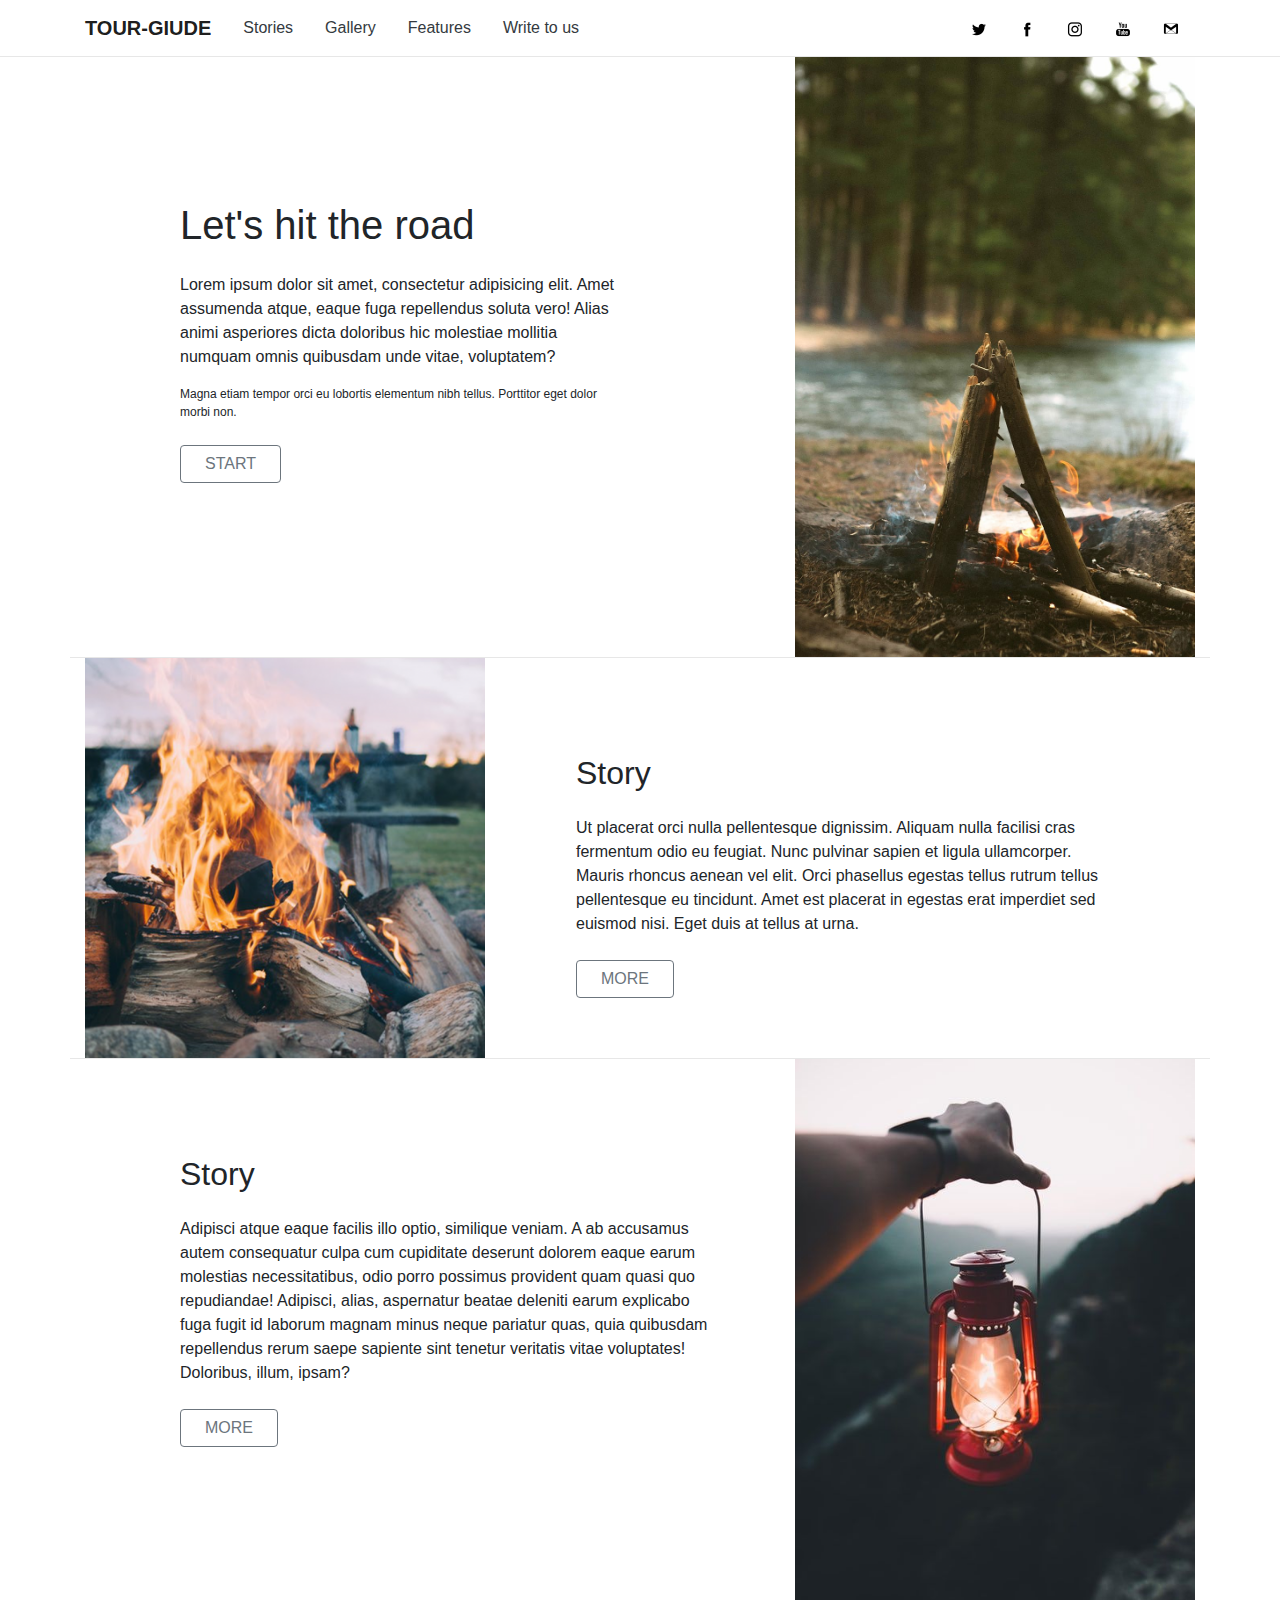
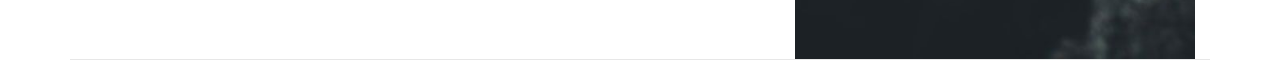
==== src/Exam/wwwroot/index.html @ 9aeaa498 "Described the second article" ====
<!DOCTYPE html>
<html lang="en">
<head>
    <meta charset="UTF-8">
    <title>TOUR-GIUDE</title>
    <!-- bootstrap -->
    <link crossorigin="anonymous" href="https://stackpath.bootstrapcdn.com/bootstrap/4.4.1/css/bootstrap.min.css"
          integrity="sha384-Vkoo8x4CGsO3+Hhxv8T/Q5PaXtkKtu6ug5TOeNV6gBiFeWPGFN9MuhOf23Q9Ifjh" rel="stylesheet">

    <!-- personal styles -->
    <link href="style.css" rel="stylesheet">
</head>
<body>

<!-- header -->
<nav class="navbar navbar-expand-lg navbar-light bg-light block" id="header">
    <div class="container">

        <!-- brand -->
        <a class="navbar-brand" href="#">TOUR-GIUDE</a>

        <!-- links -->
        <ul class="nav nav-pills mr-auto">
            <li class="nav-item"><a class="nav-link text-dark" href="#">Stories</a></li>
            <li class="nav-item"><a class="nav-link text-dark" href="#">Gallery</a></li>
            <li class="nav-item"><a class="nav-link text-dark" href="#">Features</a></li>
            <li class="nav-item"><a class="nav-link text-dark" href="#">Write to us</a></li>
        </ul>

        <!-- social media -->
        <div class="d-md-none d-lg-block" id="header-social-media">
            <ul class="nav nav-pills mr-auto">
                <li class="nav-item">
                    <a class="nav-link" href="#"><img alt="Twitter" src="lib/icons/twitter-128.png"></a>
                </li>
                <li class="nav-item">
                    <a class="nav-link" href="#"><img alt="Facebook" src="lib/icons/facebook-128.png"></a>
                </li>
                <li class="nav-item">
                    <a class="nav-link" href="#"><img alt="Instagram" src="lib/icons/instagram-2-128.png"></a>
                </li>
                <li class="nav-item">
                    <a class="nav-link" href="#"><img alt="YouTube" src="lib/icons/youtube-128.png"></a>
                </li>
                <li class="nav-item">
                    <a class="nav-link" href="#"><img alt="YouTube" src="lib/icons/gmail-128.png"></a>
                </li>
            </ul>
        </div>

    </div>
</nav>

<!-- greeting -->
<div class="container block">
    <div class="row">

        <div class="col-md-1"></div>

        <div class="col-md-5 mt-5 pt-5">
            <h1 class="mt-5">Let's hit the road</h1>
            <p class="mt-4">
                Lorem ipsum dolor sit amet, consectetur adipisicing elit. Amet assumenda atque, eaque fuga repellendus
                soluta vero! Alias animi asperiores dicta doloribus hic molestiae mollitia numquam omnis quibusdam unde
                vitae, voluptatem?
            </p>
            <p class="mb-4 text-lighter">
                Magna etiam tempor orci eu lobortis elementum nibh tellus. Porttitor eget dolor morbi non.
            </p>
            <button class="btn btn-outline-secondary pl-4 pr-4 text-button">START</button>
        </div>

        <div class="col-md-6 picture">
            <img alt="Picture" class="float-right h-100" src="lib/images/picture-01.jpg">
        </div>

    </div>
</div>

<!-- articles -->
<div class="container block">
    <div class="row">

        <div class="col-md-3 picture">
            <img alt="Picture" class="float-left h-100" src="lib/images/picture-02.png">
        </div>

        <div class="col-md-2"></div>

        <div class="col-md-6 mt-5">
            <h2 class="mt-5 ml-3">Story</h2>
            <p class="mt-4 ml-3">
                Ut placerat orci nulla pellentesque dignissim. Aliquam nulla facilisi cras fermentum odio eu feugiat.
                Nunc pulvinar sapien et ligula ullamcorper. Mauris rhoncus aenean vel elit. Orci phasellus egestas
                tellus rutrum tellus pellentesque eu tincidunt. Amet est placerat in egestas erat imperdiet sed euismod
                nisi. Eget duis at tellus at urna.
            </p>
            <button class="btn btn-outline-secondary ml-3 mt-2 pl-4 pr-4 text-button">MORE</button>
        </div>

    </div>
</div>

<!-- articles -->
<div class="container block">
    <div class="row">

        <div class="col-md-1"></div>

        <div class="col-md-6 mt-5">
            <h2 class="mt-5">Story</h2>
            <p class="mt-4">
                Adipisci atque eaque facilis illo optio, similique veniam. A ab accusamus autem consequatur culpa cum
                cupiditate deserunt dolorem eaque earum molestias necessitatibus, odio porro possimus provident quam
                quasi quo repudiandae! Adipisci, alias, aspernatur beatae deleniti earum explicabo fuga fugit id laborum
                magnam minus neque pariatur quas, quia quibusdam repellendus rerum saepe sapiente sint tenetur veritatis
                vitae voluptates! Doloribus, illum, ipsam?
            </p>
            <button class="btn btn-outline-secondary mt-2 pl-4 pr-4 text-button">MORE</button>
        </div>

        <div class="col-md-2"></div>

        <div class="col-md-3 picture">
            <img alt="Picture" class="float-right h-100" src="lib/images/picture-03.jpg">
        </div>

    </div>
</div>

<!---->

<!-- bootstrap -->
<script crossorigin="anonymous"
        integrity="sha384-J6qa4849blE2+poT4WnyKhv5vZF5SrPo0iEjwBvKU7imGFAV0wwj1yYfoRSJoZ+n"
        src="https://code.jquery.com/jquery-3.4.1.slim.min.js"></script>
<script crossorigin="anonymous"
        integrity="sha384-Q6E9RHvbIyZFJoft+2mJbHaEWldlvI9IOYy5n3zV9zzTtmI3UksdQRVvoxMfooAo"
        src="https://cdn.jsdelivr.net/npm/popper.js@1.16.0/dist/umd/popper.min.js"></script>
<script crossorigin="anonymous"
        integrity="sha384-wfSDF2E50Y2D1uUdj0O3uMBJnjuUD4Ih7YwaYd1iqfktj0Uod8GCExl3Og8ifwB6"
        src="https://stackpath.bootstrapcdn.com/bootstrap/4.4.1/js/bootstrap.min.js"></script>

</body>
</html>
---- src/Exam/wwwroot/style.css ----
/* common */

body {
    font-family: "Adobe Garamond Pro", "Helvetica Neue", "Segoe UI", sans-serif;
}

.block {
    border-bottom: 1px solid #E7E7E7;
}

.text-lighter,
.text-button {
    font-family: "Source Code Pro", "Adobe Garamond Pro", "Helvetica Neue", "Segoe UI", sans-serif;
}

.text-lighter {
    font-weight: lighter;
    font-size: 12px;
}

.picture > img {
    width: 400px;
}

/* header */

#header {
    background-color: #FFFFFF !important;
}

#header .navbar-brand {
    font-weight: bold;
}

/* social media */

#header-social-media ul a:hover {
    background-color: #F7F7F7;
}

a img {
    height: 16px;
    width: 16px;
}

/* blur */

.picture > img {
    transition: all .4s ease;
    filter: blur(0px);
    -webkit-filter: blur(0px);
}

.picture > img:hover {
    transition: all .4s ease;
    filter: blur(5px) ;
    -webkit-filter: blur(5px);
}
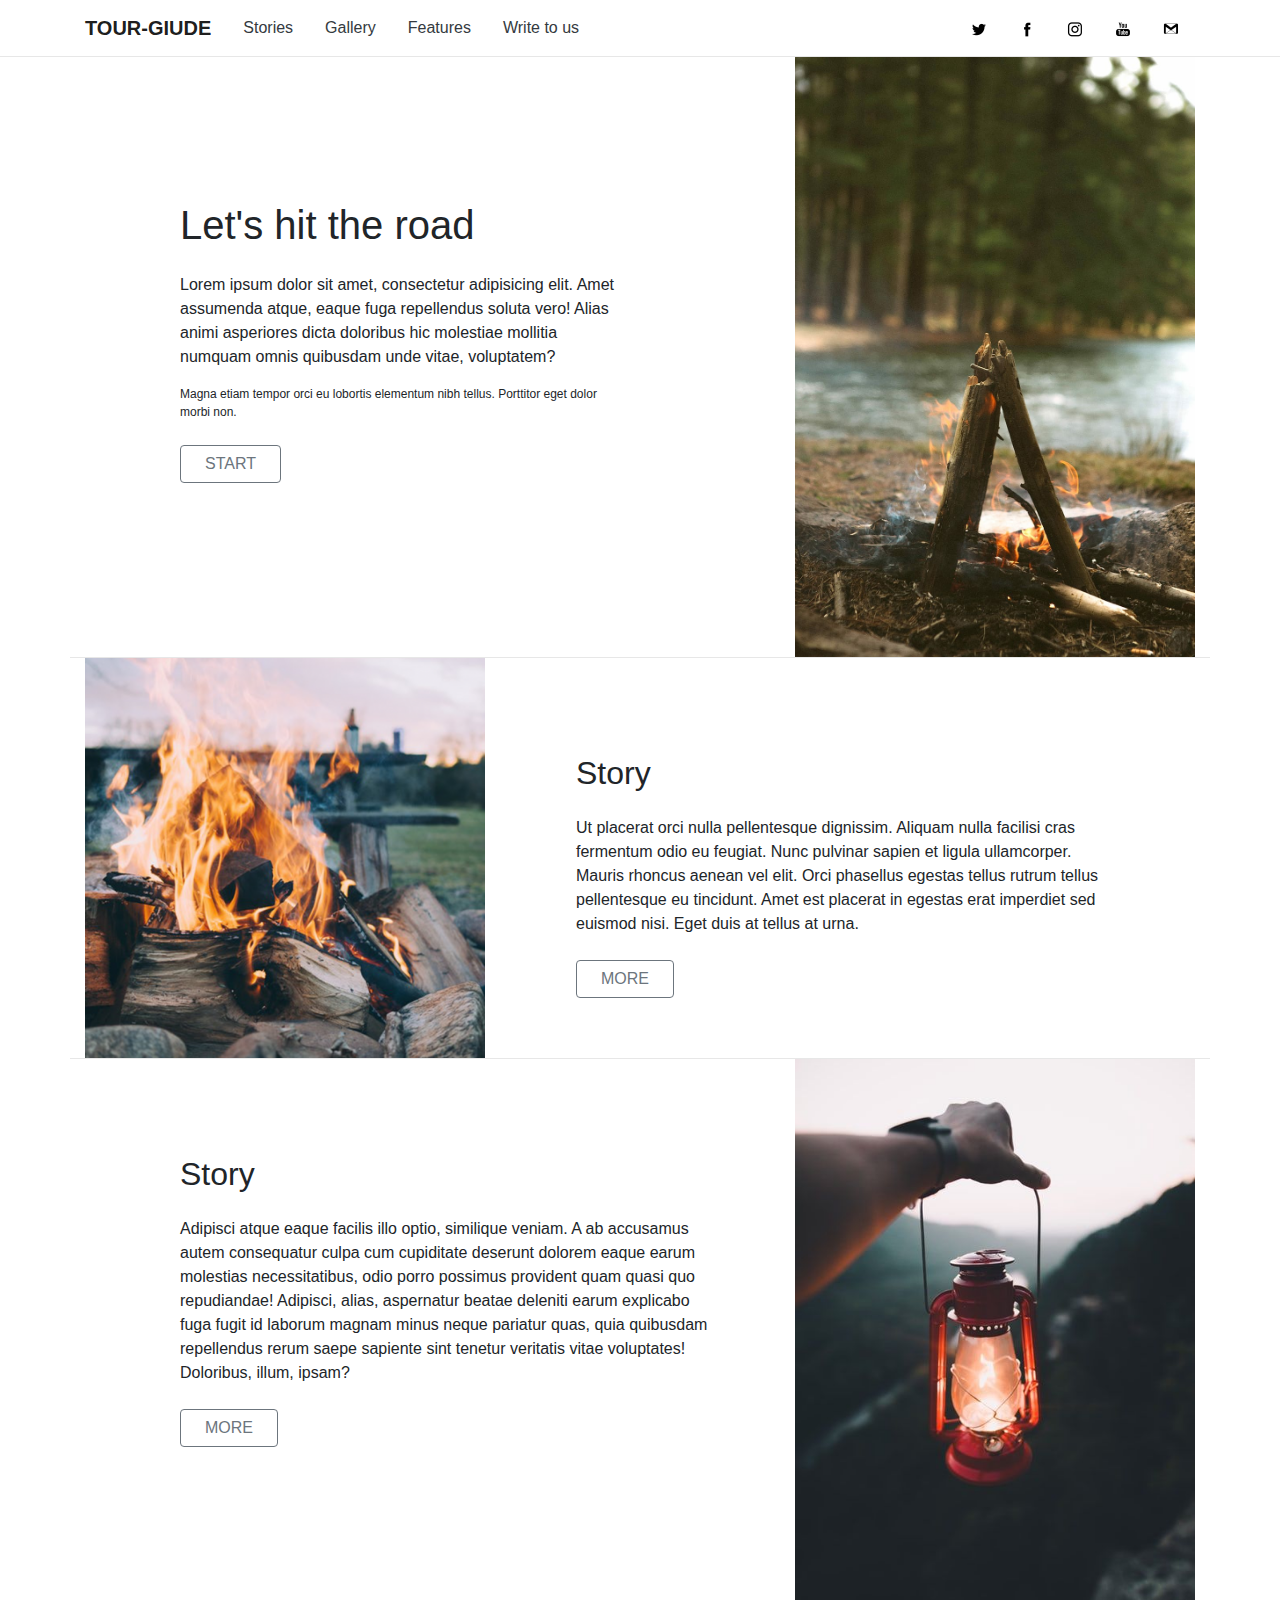
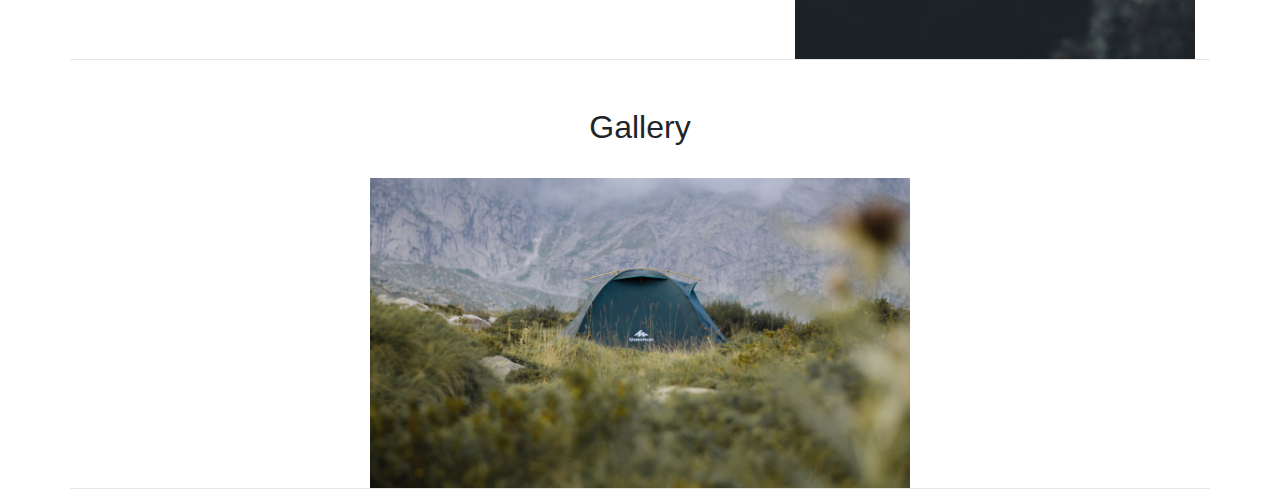
==== commit 98833343: "Made a gallery" ====
--- a/src/Exam/wwwroot/index.html
+++ b/src/Exam/wwwroot/index.html
@@ -1,15 +1,16 @@
 <!DOCTYPE html>
 <html lang="en">
+
 <head>
     <meta charset="UTF-8">
     <title>TOUR-GIUDE</title>
     <!-- bootstrap -->
-    <link crossorigin="anonymous" href="https://stackpath.bootstrapcdn.com/bootstrap/4.4.1/css/bootstrap.min.css"
-          integrity="sha384-Vkoo8x4CGsO3+Hhxv8T/Q5PaXtkKtu6ug5TOeNV6gBiFeWPGFN9MuhOf23Q9Ifjh" rel="stylesheet">
+    <link crossorigin="anonymous" href="https://stackpath.bootstrapcdn.com/bootstrap/4.4.1/css/bootstrap.min.css" integrity="sha384-Vkoo8x4CGsO3+Hhxv8T/Q5PaXtkKtu6ug5TOeNV6gBiFeWPGFN9MuhOf23Q9Ifjh" rel="stylesheet">
 
     <!-- personal styles -->
     <link href="style.css" rel="stylesheet">
 </head>
+
 <body>
 
 <!-- header -->
@@ -55,14 +56,12 @@
 <div class="container block">
     <div class="row">
 
-        <div class="col-md-1"></div>
+        <div class="offset-md-1"></div>
 
         <div class="col-md-5 mt-5 pt-5">
             <h1 class="mt-5">Let's hit the road</h1>
             <p class="mt-4">
-                Lorem ipsum dolor sit amet, consectetur adipisicing elit. Amet assumenda atque, eaque fuga repellendus
-                soluta vero! Alias animi asperiores dicta doloribus hic molestiae mollitia numquam omnis quibusdam unde
-                vitae, voluptatem?
+                Lorem ipsum dolor sit amet, consectetur adipisicing elit. Amet assumenda atque, eaque fuga repellendus soluta vero! Alias animi asperiores dicta doloribus hic molestiae mollitia numquam omnis quibusdam unde vitae, voluptatem?
             </p>
             <p class="mb-4 text-lighter">
                 Magna etiam tempor orci eu lobortis elementum nibh tellus. Porttitor eget dolor morbi non.
@@ -85,15 +84,12 @@
             <img alt="Picture" class="float-left h-100" src="lib/images/picture-02.png">
         </div>
 
-        <div class="col-md-2"></div>
+        <div class="offset-md-2"></div>
 
         <div class="col-md-6 mt-5">
             <h2 class="mt-5 ml-3">Story</h2>
             <p class="mt-4 ml-3">
-                Ut placerat orci nulla pellentesque dignissim. Aliquam nulla facilisi cras fermentum odio eu feugiat.
-                Nunc pulvinar sapien et ligula ullamcorper. Mauris rhoncus aenean vel elit. Orci phasellus egestas
-                tellus rutrum tellus pellentesque eu tincidunt. Amet est placerat in egestas erat imperdiet sed euismod
-                nisi. Eget duis at tellus at urna.
+                Ut placerat orci nulla pellentesque dignissim. Aliquam nulla facilisi cras fermentum odio eu feugiat. Nunc pulvinar sapien et ligula ullamcorper. Mauris rhoncus aenean vel elit. Orci phasellus egestas tellus rutrum tellus pellentesque eu tincidunt. Amet est placerat in egestas erat imperdiet sed euismod nisi. Eget duis at tellus at urna.
             </p>
             <button class="btn btn-outline-secondary ml-3 mt-2 pl-4 pr-4 text-button">MORE</button>
         </div>
@@ -105,21 +101,17 @@
 <div class="container block">
     <div class="row">
 
-        <div class="col-md-1"></div>
+        <div class="offset-md-1"></div>
 
         <div class="col-md-6 mt-5">
             <h2 class="mt-5">Story</h2>
             <p class="mt-4">
-                Adipisci atque eaque facilis illo optio, similique veniam. A ab accusamus autem consequatur culpa cum
-                cupiditate deserunt dolorem eaque earum molestias necessitatibus, odio porro possimus provident quam
-                quasi quo repudiandae! Adipisci, alias, aspernatur beatae deleniti earum explicabo fuga fugit id laborum
-                magnam minus neque pariatur quas, quia quibusdam repellendus rerum saepe sapiente sint tenetur veritatis
-                vitae voluptates! Doloribus, illum, ipsam?
+                Adipisci atque eaque facilis illo optio, similique veniam. A ab accusamus autem consequatur culpa cum cupiditate deserunt dolorem eaque earum molestias necessitatibus, odio porro possimus provident quam quasi quo repudiandae! Adipisci, alias, aspernatur beatae deleniti earum explicabo fuga fugit id laborum magnam minus neque pariatur quas, quia quibusdam repellendus rerum saepe sapiente sint tenetur veritatis vitae voluptates! Doloribus, illum, ipsam?
             </p>
             <button class="btn btn-outline-secondary mt-2 pl-4 pr-4 text-button">MORE</button>
         </div>
 
-        <div class="col-md-2"></div>
+        <div class="offset-md-2"></div>
 
         <div class="col-md-3 picture">
             <img alt="Picture" class="float-right h-100" src="lib/images/picture-03.jpg">
@@ -128,18 +120,312 @@
     </div>
 </div>
 
-<!---->
+<!-- gallery -->
+<div class="container block">
+
+    <div class="row mt-5">
+        <div class="col-md-12">
+            <h2 class="text-center">Gallery</h2>
+        </div>
+    </div>
+
+    <div class="row mt-4">
+
+        <div class="offset-md-3"></div>
+
+        <div class="col-md-6">
+            <div class="carousel slide carousel-fade" data-ride="carousel" id="carousel-gallery">
+
+                <div class="carousel-inner">
+
+                    <div class="carousel-item active gallery-item">
+
+                        <img alt="First slide" class="d-block" src="lib/images/gallery-01.jpg">
+
+                        <div class="gallery-overlay">
+
+                            <div class="row">
+                                <div class="col-md-12 mt-5">
+                                    <span class="text-center text-white">Title</span>
+                                </div>
+                            </div>
+
+                            <div class="row mt-4">
+                                <div class="offset-md-2"></div>
+                                <div class="col-md-8">
+                                        <span class="text-white text-lighter">
+                                        Ab adipisci alias consequatur debitis deserunt, esse ex excepturi facere iure
+                                        iusto labore nam numquam.
+                                    </span>
+                                </div>
+                                <div class="offset-md-2"></div>
+                            </div>
+
+                            <div class="row">
+                                <div class="col-md-12">
+                                    <button class="btn btn-outline-light mt-4 pl-4 pr-4 text-button">MORE</button>
+                                </div>
+                            </div>
+
+                        </div>
+
+                    </div>
+
+                    <div class="carousel-item gallery-item">
+
+                        <img alt="Second slide" class="d-block" src="lib/images/gallery-02.jpg">
+
+                        <div class="gallery-overlay">
+
+                            <div class="row">
+                                <div class="col-md-12 mt-5">
+                                    <span class="text-center text-white">Title</span>
+                                </div>
+                            </div>
+
+                            <div class="row mt-4">
+                                <div class="offset-md-2"></div>
+                                <div class="col-md-8">
+                                        <span class="text-white text-lighter">
+                                        Purus sit amet luctus venenatis lectus magna fringilla urna porttitor. Mattis
+                                        pellentesque id nibh tortor. Odio eu feugiat pretium nibh.
+                                    </span>
+                                </div>
+                                <div class="offset-md-2"></div>
+                            </div>
+
+                            <div class="row">
+                                <div class="col-md-12">
+                                    <button class="btn btn-outline-light mt-4 pl-4 pr-4 text-button">MORE</button>
+                                </div>
+                            </div>
+
+                        </div>
+
+                    </div>
+
+                    <div class="carousel-item gallery-item">
+
+                        <img alt="Third slide" class="d-block" src="lib/images/gallery-03.jpg">
+
+                        <div class="gallery-overlay">
+
+                            <div class="row">
+                                <div class="col-md-12 mt-5">
+                                    <span class="text-center text-white">Title</span>
+                                </div>
+                            </div>
+
+                            <div class="row mt-4">
+                                <div class="offset-md-2"></div>
+                                <div class="col-md-8">
+                                        <span class="text-white text-lighter">
+                                        Urna id volutpat lacus laoreet non curabitur gravida arcu ac.
+                                    </span>
+                                </div>
+                                <div class="offset-md-2"></div>
+                            </div>
+
+                            <div class="row">
+                                <div class="col-md-12">
+                                    <button class="btn btn-outline-light mt-4 pl-4 pr-4 text-button">MORE</button>
+                                </div>
+                            </div>
+
+                        </div>
+
+                    </div>
+
+                    <div class="carousel-item gallery-item">
+
+                        <img alt="Fourth slide" class="d-block" src="lib/images/gallery-04.jpg">
+
+                        <div class="gallery-overlay">
+
+                            <div class="row">
+                                <div class="col-md-12 mt-5">
+                                    <span class="text-center text-white">Title</span>
+                                </div>
+                            </div>
+
+                            <div class="row mt-4">
+                                <div class="offset-md-2"></div>
+                                <div class="col-md-8">
+                                        <span class="text-white text-lighter">
+                                        Aliquet bibendum enim facilisis gravida neque convallis a cras. Eu turpis
+                                        egestas pretium aenean pharetra magna.
+                                    </span>
+                                </div>
+                                <div class="offset-md-2"></div>
+                            </div>
+
+                            <div class="row">
+                                <div class="col-md-12">
+                                    <button class="btn btn-outline-light mt-4 pl-4 pr-4 text-button">MORE</button>
+                                </div>
+                            </div>
+
+                        </div>
+
+                    </div>
+
+                    <div class="carousel-item gallery-item">
+
+                        <img alt="Fifth slide" class="d-block" src="lib/images/gallery-05.jpg">
+
+                        <div class="gallery-overlay">
+
+                            <div class="row">
+                                <div class="col-md-12 mt-5">
+                                    <span class="text-center text-white">Title</span>
+                                </div>
+                            </div>
+
+                            <div class="row mt-4">
+                                <div class="offset-md-2"></div>
+                                <div class="col-md-8">
+                                        <span class="text-white text-lighter">
+                                        Quisque egestas diam in arcu cursus euismod quis. Ac tincidunt vitae semper
+                                        quis lectus nulla at. At consectetur lorem donec massa sapien faucibus. Id
+                                        porta nibh venenatis cras.
+                                    </span>
+                                </div>
+                                <div class="offset-md-2"></div>
+                            </div>
+
+                            <div class="row">
+                                <div class="col-md-12">
+                                    <button class="btn btn-outline-light mt-4 pl-4 pr-4 text-button">MORE</button>
+                                </div>
+                            </div>
+
+                        </div>
+
+                    </div>
+
+                    <div class="carousel-item gallery-item">
+
+                        <img alt="Sixth slide" class="d-block" src="lib/images/gallery-06.jpg">
+
+                        <div class="gallery-overlay">
+
+                            <div class="row">
+                                <div class="col-md-12 mt-5">
+                                    <span class="text-center text-white">Title</span>
+                                </div>
+                            </div>
+
+                            <div class="row mt-4">
+                                <div class="offset-md-2"></div>
+                                <div class="col-md-8">
+                                        <span class="text-white text-lighter">
+                                        Tincidunt tortor aliquam nulla facilisi cras fermentum. Consequat interdum
+                                        varius sit amet mattis vulputate enim nulla.
+                                    </span>
+                                </div>
+                                <div class="offset-md-2"></div>
+                            </div>
+
+                            <div class="row">
+                                <div class="col-md-12">
+                                    <button class="btn btn-outline-light mt-4 pl-4 pr-4 text-button">MORE</button>
+                                </div>
+                            </div>
+
+                        </div>
+
+                    </div>
+
+                    <div class="carousel-item gallery-item">
+
+                        <img alt="Seventh slide" class="d-block" src="lib/images/gallery-07.jpg">
+
+                        <div class="gallery-overlay">
+
+                            <div class="row">
+                                <div class="col-md-12 mt-5">
+                                    <span class="text-center text-white">Title</span>
+                                </div>
+                            </div>
+
+                            <div class="row mt-4">
+                                <div class="offset-md-2"></div>
+                                <div class="col-md-8">
+                                        <span class="text-white text-lighter">
+                                        Egestas purus viverra accumsan in nisl nisi scelerisque. Cras pulvinar mattis
+                                        nunc sed.
+                                    </span>
+                                </div>
+                                <div class="offset-md-2"></div>
+                            </div>
+
+                            <div class="row">
+                                <div class="col-md-12">
+                                    <button class="btn btn-outline-light mt-4 pl-4 pr-4 text-button">MORE</button>
+                                </div>
+                            </div>
+
+                        </div>
+
+                    </div>
+
+                    <div class="carousel-item gallery-item">
+
+                        <img alt="Eighth slide" class="d-block" src="lib/images/gallery-08.jpg">
+
+                        <div class="gallery-overlay">
+
+                            <div class="row">
+                                <div class="col-md-12 mt-5">
+                                    <span class="text-center text-white">Title</span>
+                                </div>
+                            </div>
+
+                            <div class="row mt-4">
+                                <div class="offset-md-2"></div>
+                                <div class="col-md-8">
+                                        <span class="text-white text-lighter">
+                                        Enim sit amet venenatis urna cursus eget nunc scelerisque viverra.
+                                    </span>
+                                </div>
+                                <div class="offset-md-2"></div>
+                            </div>
+
+                            <div class="row">
+                                <div class="col-md-12">
+                                    <button class="btn btn-outline-light mt-4 pl-4 pr-4 text-button">MORE</button>
+                                </div>
+                            </div>
+
+                        </div>
+
+                    </div>
+
+                </div>
+
+                <a class="carousel-control-prev" data-slide="prev" href="#carousel-gallery" role="button">
+                    <span aria-hidden="true" class="carousel-control-prev-icon"></span>
+                    <span class="sr-only">Previous</span>
+                </a>
+                <a class="carousel-control-next" data-slide="next" href="#carousel-gallery" role="button">
+                    <span aria-hidden="true" class="carousel-control-next-icon"></span>
+                    <span class="sr-only">Next</span>
+                </a>
+
+            </div>
+        </div>
+
+        <div class="offset-md-3"></div>
+
+    </div>
+
+</div>
 
 <!-- bootstrap -->
-<script crossorigin="anonymous"
-        integrity="sha384-J6qa4849blE2+poT4WnyKhv5vZF5SrPo0iEjwBvKU7imGFAV0wwj1yYfoRSJoZ+n"
-        src="https://code.jquery.com/jquery-3.4.1.slim.min.js"></script>
-<script crossorigin="anonymous"
-        integrity="sha384-Q6E9RHvbIyZFJoft+2mJbHaEWldlvI9IOYy5n3zV9zzTtmI3UksdQRVvoxMfooAo"
-        src="https://cdn.jsdelivr.net/npm/popper.js@1.16.0/dist/umd/popper.min.js"></script>
-<script crossorigin="anonymous"
-        integrity="sha384-wfSDF2E50Y2D1uUdj0O3uMBJnjuUD4Ih7YwaYd1iqfktj0Uod8GCExl3Og8ifwB6"
-        src="https://stackpath.bootstrapcdn.com/bootstrap/4.4.1/js/bootstrap.min.js"></script>
+<script crossorigin="anonymous" integrity="sha384-J6qa4849blE2+poT4WnyKhv5vZF5SrPo0iEjwBvKU7imGFAV0wwj1yYfoRSJoZ+n" src="https://code.jquery.com/jquery-3.4.1.slim.min.js"></script>
+<script crossorigin="anonymous" integrity="sha384-Q6E9RHvbIyZFJoft+2mJbHaEWldlvI9IOYy5n3zV9zzTtmI3UksdQRVvoxMfooAo" src="https://cdn.jsdelivr.net/npm/popper.js@1.16.0/dist/umd/popper.min.js"></script>
+<script crossorigin="anonymous" integrity="sha384-wfSDF2E50Y2D1uUdj0O3uMBJnjuUD4Ih7YwaYd1iqfktj0Uod8GCExl3Og8ifwB6" src="https://stackpath.bootstrapcdn.com/bootstrap/4.4.1/js/bootstrap.min.js"></script>
 
 </body>
+
 </html>--- a/src/Exam/wwwroot/style.css
+++ b/src/Exam/wwwroot/style.css
@@ -22,6 +22,7 @@
     width: 400px;
 }
 
+
 /* header */
 
 #header {
@@ -31,6 +32,7 @@
 #header .navbar-brand {
     font-weight: bold;
 }
+
 
 /* social media */
 
@@ -43,6 +45,7 @@
     width: 16px;
 }
 
+
 /* blur */
 
 .picture > img {
@@ -53,6 +56,60 @@
 
 .picture > img:hover {
     transition: all .4s ease;
-    filter: blur(5px) ;
+    filter: blur(5px);
     -webkit-filter: blur(5px);
+}
+
+
+/* vignette and preparation for displaying text */
+
+.gallery-item {
+    width: 100%;
+    height: 100%;
+    float: left;
+    overflow: hidden;
+    position: relative;
+    text-align: center;
+    cursor: default;
+}
+
+.gallery-item .gallery-overlay {
+    width: 100%;
+    height: 100%;
+    position: absolute;
+    overflow: hidden;
+    top: 0;
+    left: 0;
+    opacity: 0;
+    background-color: rgba(0, 0, 0, 0.5);
+    -webkit-transition: all .4s ease-in-out;
+    transition: all .4s ease-in-out
+}
+
+.gallery-item:hover .gallery-overlay {
+    opacity: 1;
+    filter: alpha(opacity=100);
+}
+
+.gallery-item img {
+    display: block;
+    position: relative;
+    -webkit-transition: all .4s linear;
+    transition: all .4s linear;
+    width: 100%;
+    object-fit: cover;
+    height: 310px;
+}
+
+
+/* hiding and showing when hovering carousel controls */
+
+.carousel .carousel-control-prev,
+.carousel .carousel-control-next {
+    visibility: hidden;
+}
+
+.carousel:hover .carousel-control-prev,
+.carousel:hover .carousel-control-next {
+    visibility: visible;
 }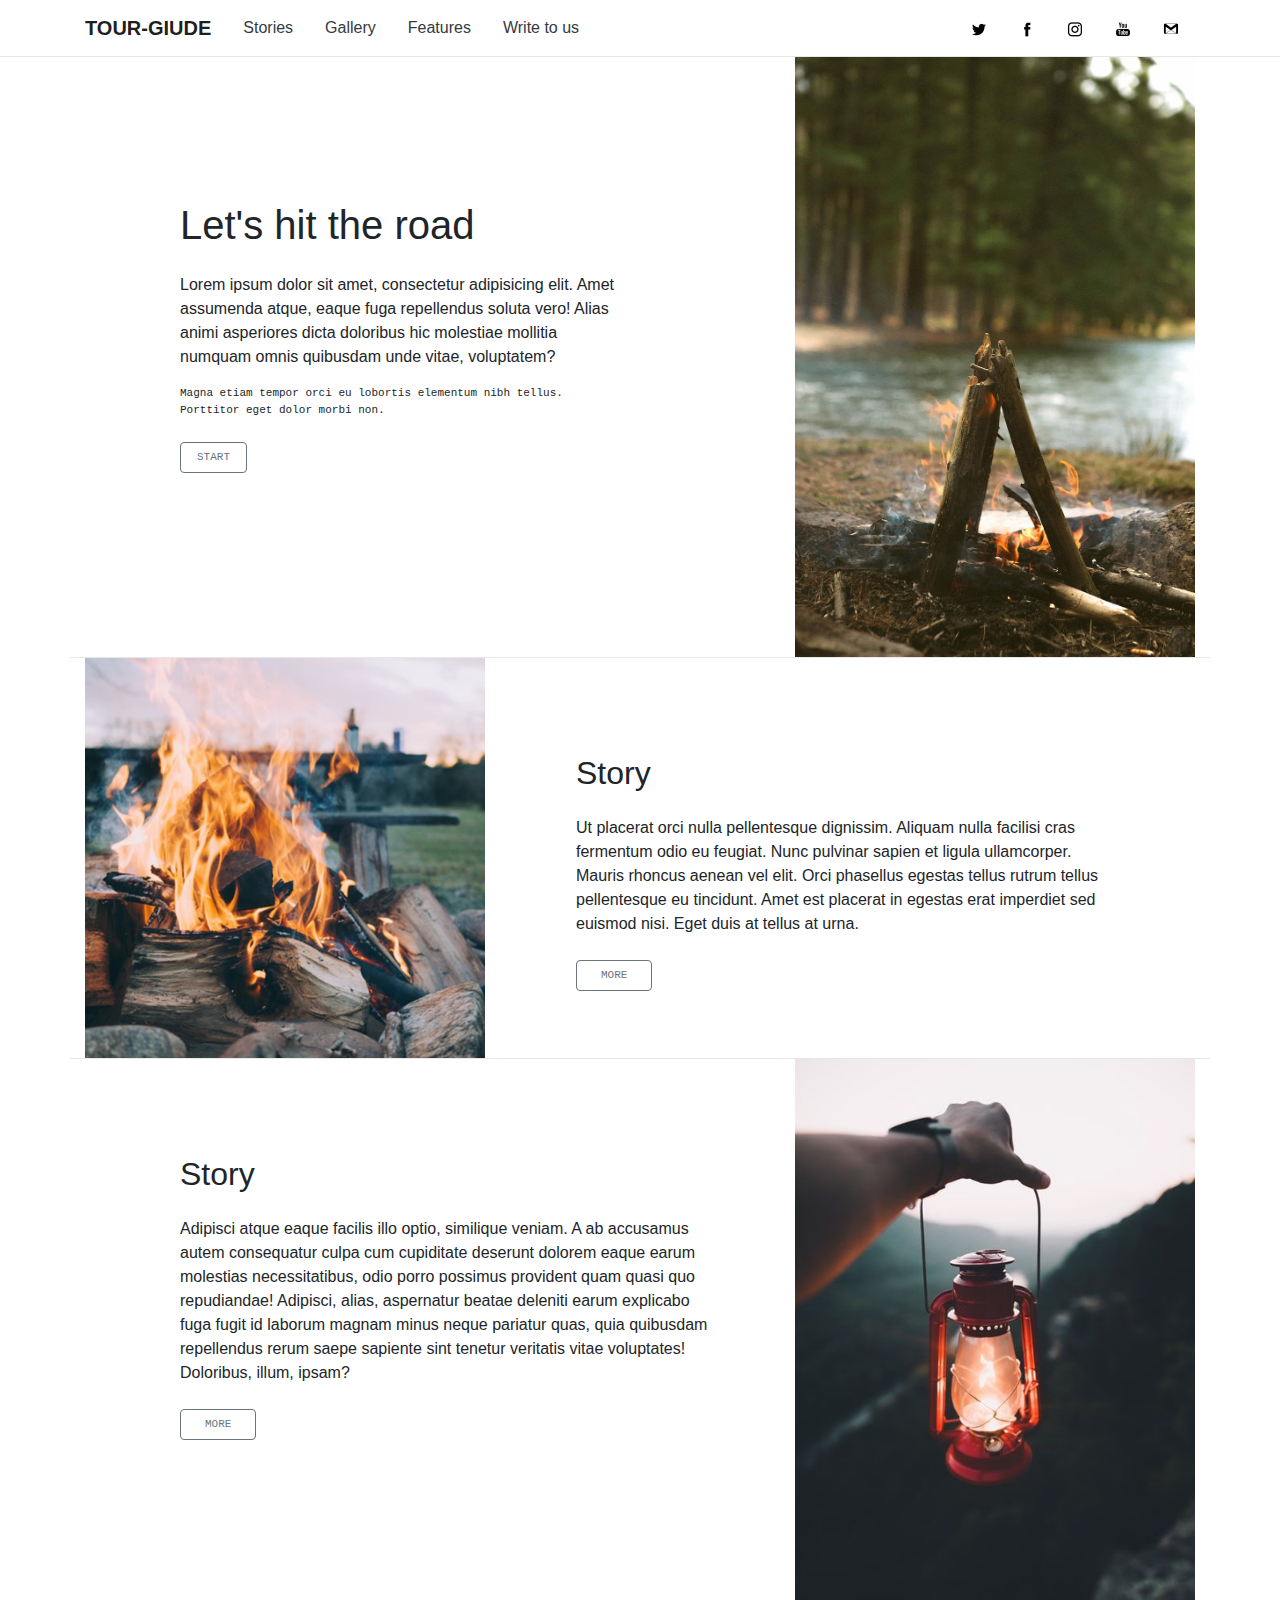
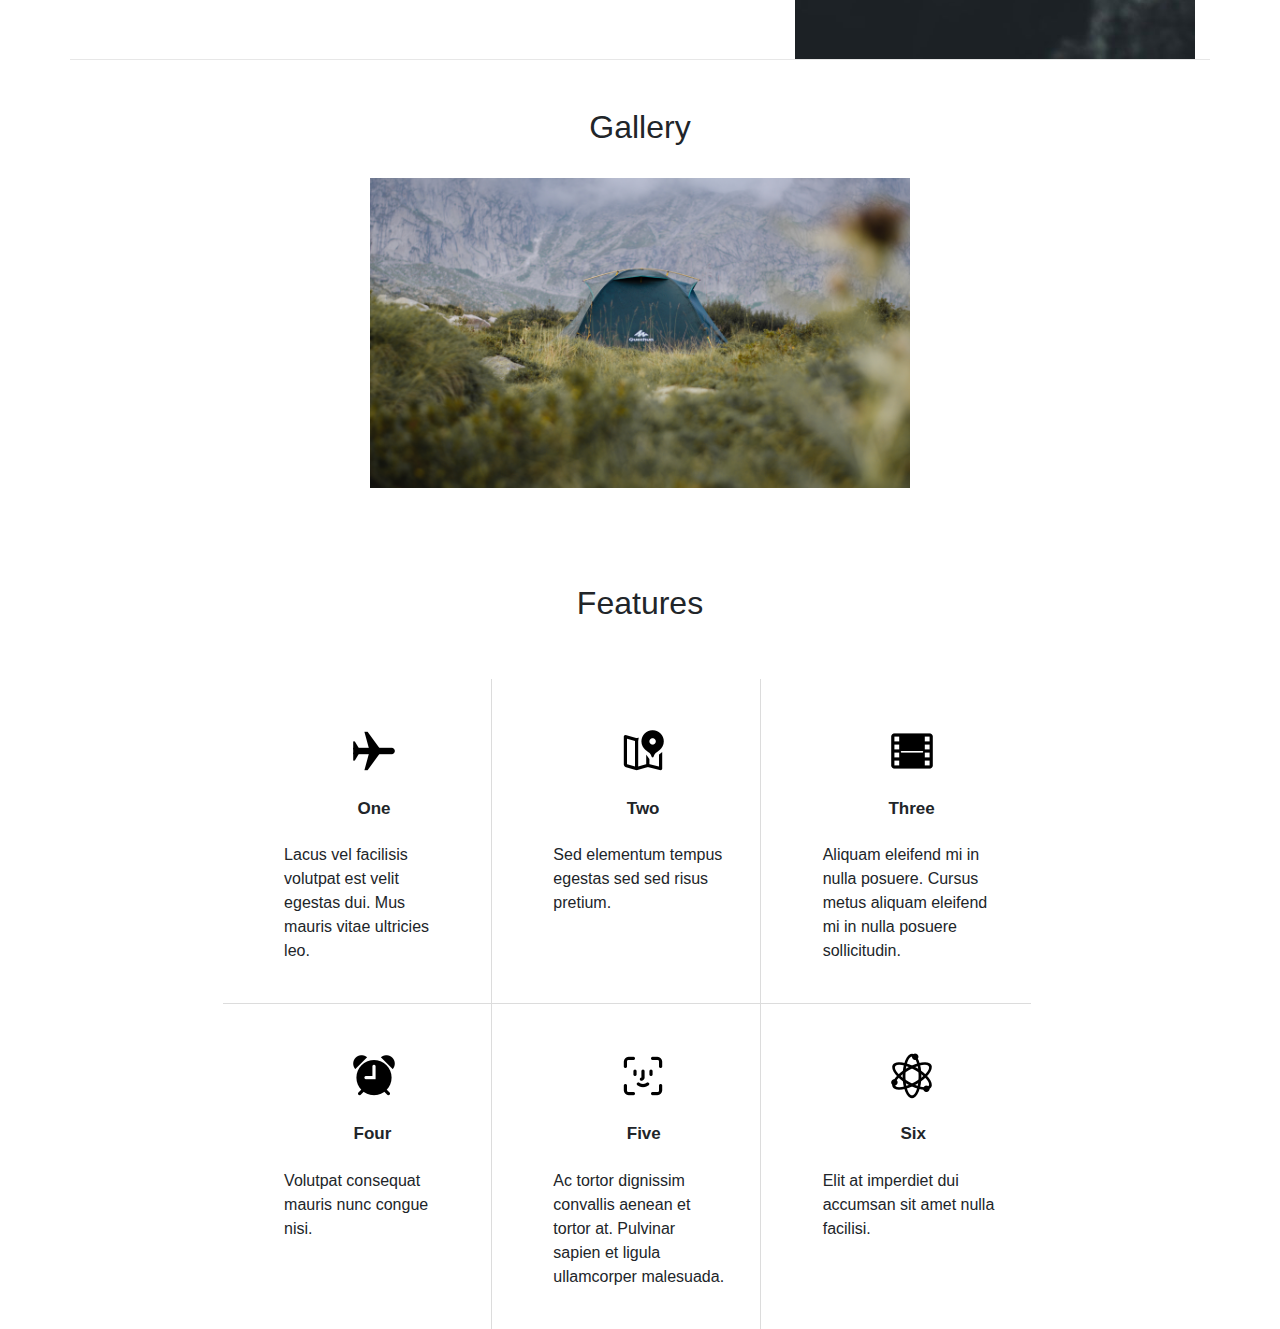
==== commit 054a85ec: "Added feature block" ====
--- a/src/Exam/wwwroot/index.html
+++ b/src/Exam/wwwroot/index.html
@@ -63,10 +63,10 @@
             <p class="mt-4">
                 Lorem ipsum dolor sit amet, consectetur adipisicing elit. Amet assumenda atque, eaque fuga repellendus soluta vero! Alias animi asperiores dicta doloribus hic molestiae mollitia numquam omnis quibusdam unde vitae, voluptatem?
             </p>
-            <p class="mb-4 text-lighter">
+            <p class="mb-4 text-monospace">
                 Magna etiam tempor orci eu lobortis elementum nibh tellus. Porttitor eget dolor morbi non.
             </p>
-            <button class="btn btn-outline-secondary pl-4 pr-4 text-button">START</button>
+            <button class="btn btn-outline-secondary pl-3 pr-3 text-monospace">START</button>
         </div>
 
         <div class="col-md-6 picture">
@@ -91,7 +91,7 @@
             <p class="mt-4 ml-3">
                 Ut placerat orci nulla pellentesque dignissim. Aliquam nulla facilisi cras fermentum odio eu feugiat. Nunc pulvinar sapien et ligula ullamcorper. Mauris rhoncus aenean vel elit. Orci phasellus egestas tellus rutrum tellus pellentesque eu tincidunt. Amet est placerat in egestas erat imperdiet sed euismod nisi. Eget duis at tellus at urna.
             </p>
-            <button class="btn btn-outline-secondary ml-3 mt-2 pl-4 pr-4 text-button">MORE</button>
+            <button class="btn btn-outline-secondary ml-3 mt-2 pl-4 pr-4 text-monospace">MORE</button>
         </div>
 
     </div>
@@ -108,7 +108,7 @@
             <p class="mt-4">
                 Adipisci atque eaque facilis illo optio, similique veniam. A ab accusamus autem consequatur culpa cum cupiditate deserunt dolorem eaque earum molestias necessitatibus, odio porro possimus provident quam quasi quo repudiandae! Adipisci, alias, aspernatur beatae deleniti earum explicabo fuga fugit id laborum magnam minus neque pariatur quas, quia quibusdam repellendus rerum saepe sapiente sint tenetur veritatis vitae voluptates! Doloribus, illum, ipsam?
             </p>
-            <button class="btn btn-outline-secondary mt-2 pl-4 pr-4 text-button">MORE</button>
+            <button class="btn btn-outline-secondary mt-2 pl-4 pr-4 text-monospace">MORE</button>
         </div>
 
         <div class="offset-md-2"></div>
@@ -121,7 +121,7 @@
 </div>
 
 <!-- gallery -->
-<div class="container block">
+<div class="container">
 
     <div class="row mt-5">
         <div class="col-md-12">
@@ -421,6 +421,179 @@
 
 </div>
 
+<!-- features -->
+<div class="container">
+
+    <div class="row mt-5">
+        <div class="col-md-12 mt-5">
+            <h2 class="text-center">Features</h2>
+        </div>
+    </div>
+
+    <div class="row mt-5 ml-5">
+
+        <div class="offset-md-1"></div>
+
+        <div class="col-md-3 feature-block-up">
+
+            <div class="row">
+                <div class="offset-md-5"></div>
+                <div class="col-md-7 mt-5">
+                    <img src="lib/icons/airplane-48.png" alt="Plane icon">
+                </div>
+            </div>
+
+            <div class="row">
+                <div class="offset-md-5"></div>
+                <div class="col-md-6 ml-2 mt-4">
+                    <h5 class="font-weight-bold">One</h5></div>
+            </div>
+
+            <div class="row">
+                <div class="offset-md-1"></div>
+                <div class="col-md-9 mt-3 mb-4 ml-4">
+                    <p>Lacus vel facilisis volutpat est velit egestas dui. Mus mauris vitae ultricies leo.</p>
+                </div>
+            </div>
+
+        </div>
+
+        <div class="col-md-3 feature-block-up">
+
+            <div class="row">
+                <div class="offset-md-5"></div>
+                <div class="col-md-7 mt-5">
+                    <img src="lib/icons/map_marker-48.png" alt="Map icon">
+                </div>
+            </div>
+
+            <div class="row">
+                <div class="offset-md-5"></div>
+                <div class="col-md-6 ml-2 mt-4">
+                    <h5 class="font-weight-bold">Two</h5></div>
+            </div>
+
+            <div class="row">
+                <div class="offset-md-1"></div>
+                <div class="col-md-9 mt-3 mb-4 ml-4">
+                    <p>Sed elementum tempus egestas sed sed risus pretium.</p>
+                </div>
+            </div>
+
+        </div>
+
+        <div class="col-md-3 feature-block-up-l">
+
+            <div class="row">
+                <div class="offset-md-5"></div>
+                <div class="col-md-7 mt-5">
+                    <img src="lib/icons/movie-48.png" alt="Movie icon">
+                </div>
+            </div>
+
+            <div class="row">
+                <div class="offset-md-5"></div>
+                <div class="col-md-6 mt-4">
+                    <h5 class="font-weight-bold">Three</h5></div>
+            </div>
+
+            <div class="row">
+                <div class="offset-md-1"></div>
+                <div class="col-md-9 mt-3 mb-4 ml-4">
+                    <p>Aliquam eleifend mi in nulla posuere. Cursus metus aliquam eleifend mi in nulla posuere sollicitudin.</p>
+                </div>
+            </div>
+
+        </div>
+
+        <div class="offset-md-1"></div>
+
+    </div>
+
+    <div class="row ml-5">
+
+        <div class="offset-md-1"></div>
+
+        <div class="col-md-3 feature-block-down">
+
+            <div class="row">
+                <div class="offset-md-5"></div>
+                <div class="col-md-7 mt-5">
+                    <img src="lib/icons/alarm_clock-48.png" alt="Alarm icon">
+                </div>
+            </div>
+
+            <div class="row">
+                <div class="offset-md-5"></div>
+                <div class="col-md-6 ml-1 mt-4">
+                    <h5 class="font-weight-bold">Four</h5></div>
+            </div>
+
+            <div class="row">
+                <div class="offset-md-1"></div>
+                <div class="col-md-9 mt-3 mb-4 ml-4">
+                    <p>Volutpat consequat mauris nunc congue nisi.</p>
+                </div>
+            </div>
+
+        </div>
+
+        <div class="col-md-3 feature-block-down">
+
+            <div class="row">
+                <div class="offset-md-5"></div>
+                <div class="col-md-7 mt-5">
+                    <img src="lib/icons/face-48.png" alt="Face icon">
+                </div>
+            </div>
+
+            <div class="row">
+                <div class="offset-md-5"></div>
+                <div class="col-md-6 ml-2 mt-4">
+                    <h5 class="font-weight-bold">Five</h5></div>
+            </div>
+
+            <div class="row">
+                <div class="offset-md-1"></div>
+                <div class="col-md-9 mt-3 mb-4 ml-4">
+                    <p>Ac tortor dignissim convallis aenean et tortor at. Pulvinar sapien et ligula ullamcorper malesuada.</p>
+                </div>
+            </div>
+
+        </div>
+
+        <div class="col-md-3">
+
+            <div class="row">
+                <div class="offset-md-5"></div>
+                <div class="col-md-7 mt-5">
+                    <img src="lib/icons/genius-48.png" alt="Genius icon">
+                </div>
+            </div>
+
+            <div class="row">
+                <div class="offset-md-5"></div>
+                <div id="label-genius" class="col-md-6 mt-4">
+                    <h5 class="font-weight-bold">Six</h5></div>
+            </div>
+
+            <div class="row">
+                <div class="offset-md-1"></div>
+                <div class="col-md-9 mt-3 mb-4 ml-4">
+                    <p>Elit at imperdiet dui accumsan sit amet nulla facilisi.</p>
+                </div>
+            </div>
+
+        </div>
+
+        <div class="offset-md-1"></div>
+
+    </div>
+
+</div>
+
+</div>
+
 <!-- bootstrap -->
 <script crossorigin="anonymous" integrity="sha384-J6qa4849blE2+poT4WnyKhv5vZF5SrPo0iEjwBvKU7imGFAV0wwj1yYfoRSJoZ+n" src="https://code.jquery.com/jquery-3.4.1.slim.min.js"></script>
 <script crossorigin="anonymous" integrity="sha384-Q6E9RHvbIyZFJoft+2mJbHaEWldlvI9IOYy5n3zV9zzTtmI3UksdQRVvoxMfooAo" src="https://cdn.jsdelivr.net/npm/popper.js@1.16.0/dist/umd/popper.min.js"></script>
--- a/src/Exam/wwwroot/style.css
+++ b/src/Exam/wwwroot/style.css
@@ -8,20 +8,17 @@
     border-bottom: 1px solid #E7E7E7;
 }
 
-.text-lighter,
-.text-button {
-    font-family: "Source Code Pro", "Adobe Garamond Pro", "Helvetica Neue", "Segoe UI", sans-serif;
+.text-monospace {
+    font-size: 11px;
 }
 
-.text-lighter {
-    font-weight: lighter;
-    font-size: 12px;
+.font-weight-bold {
+    font-size: 17px;
 }
 
 .picture > img {
     width: 400px;
 }
-
 
 /* header */
 
@@ -112,4 +109,20 @@
 .carousel:hover .carousel-control-prev,
 .carousel:hover .carousel-control-next {
     visibility: visible;
+}
+
+/* feature */
+
+.feature-block-up,
+.feature-block-down {
+    border-right: 1px solid #DCDCDC;
+}
+
+.feature-block-up,
+.feature-block-up-l {
+    border-bottom: 1px solid #DCDCDC;
+}
+
+#label-genius {
+    margin-left: 12px;
 }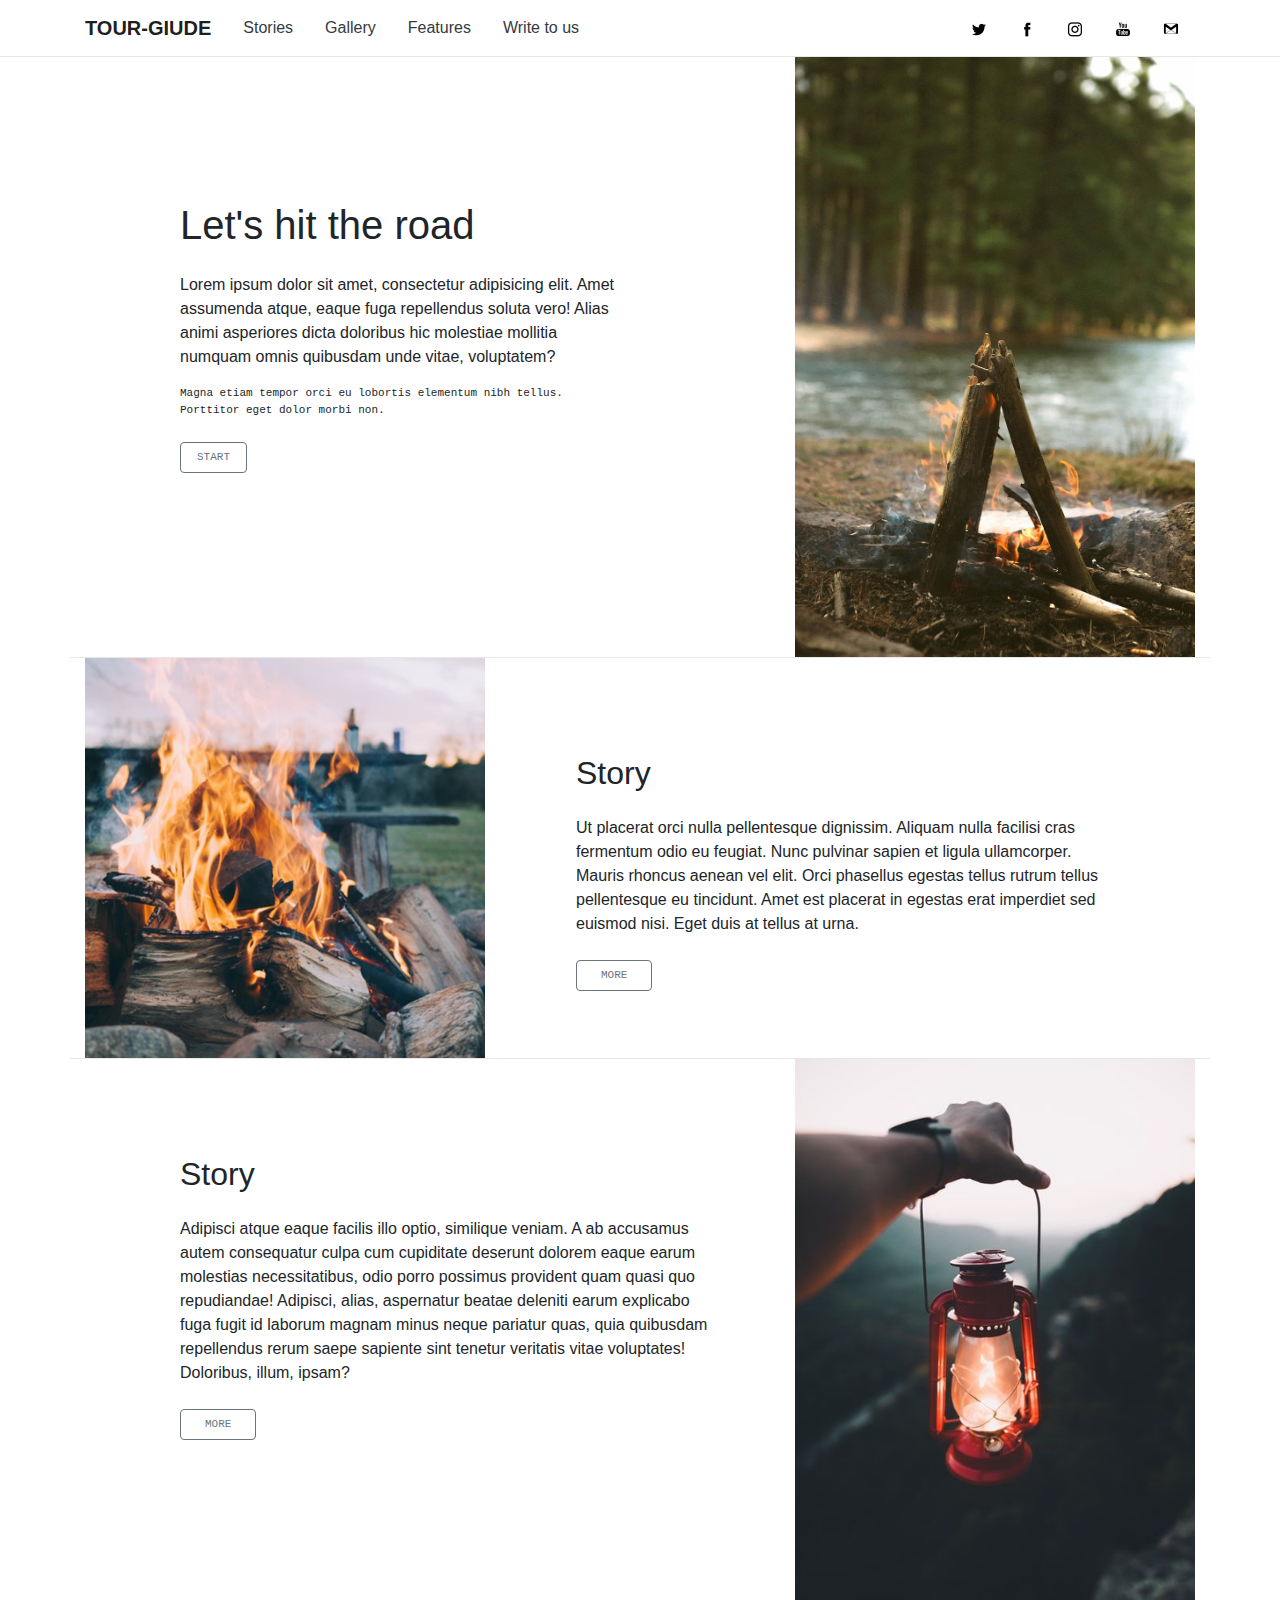
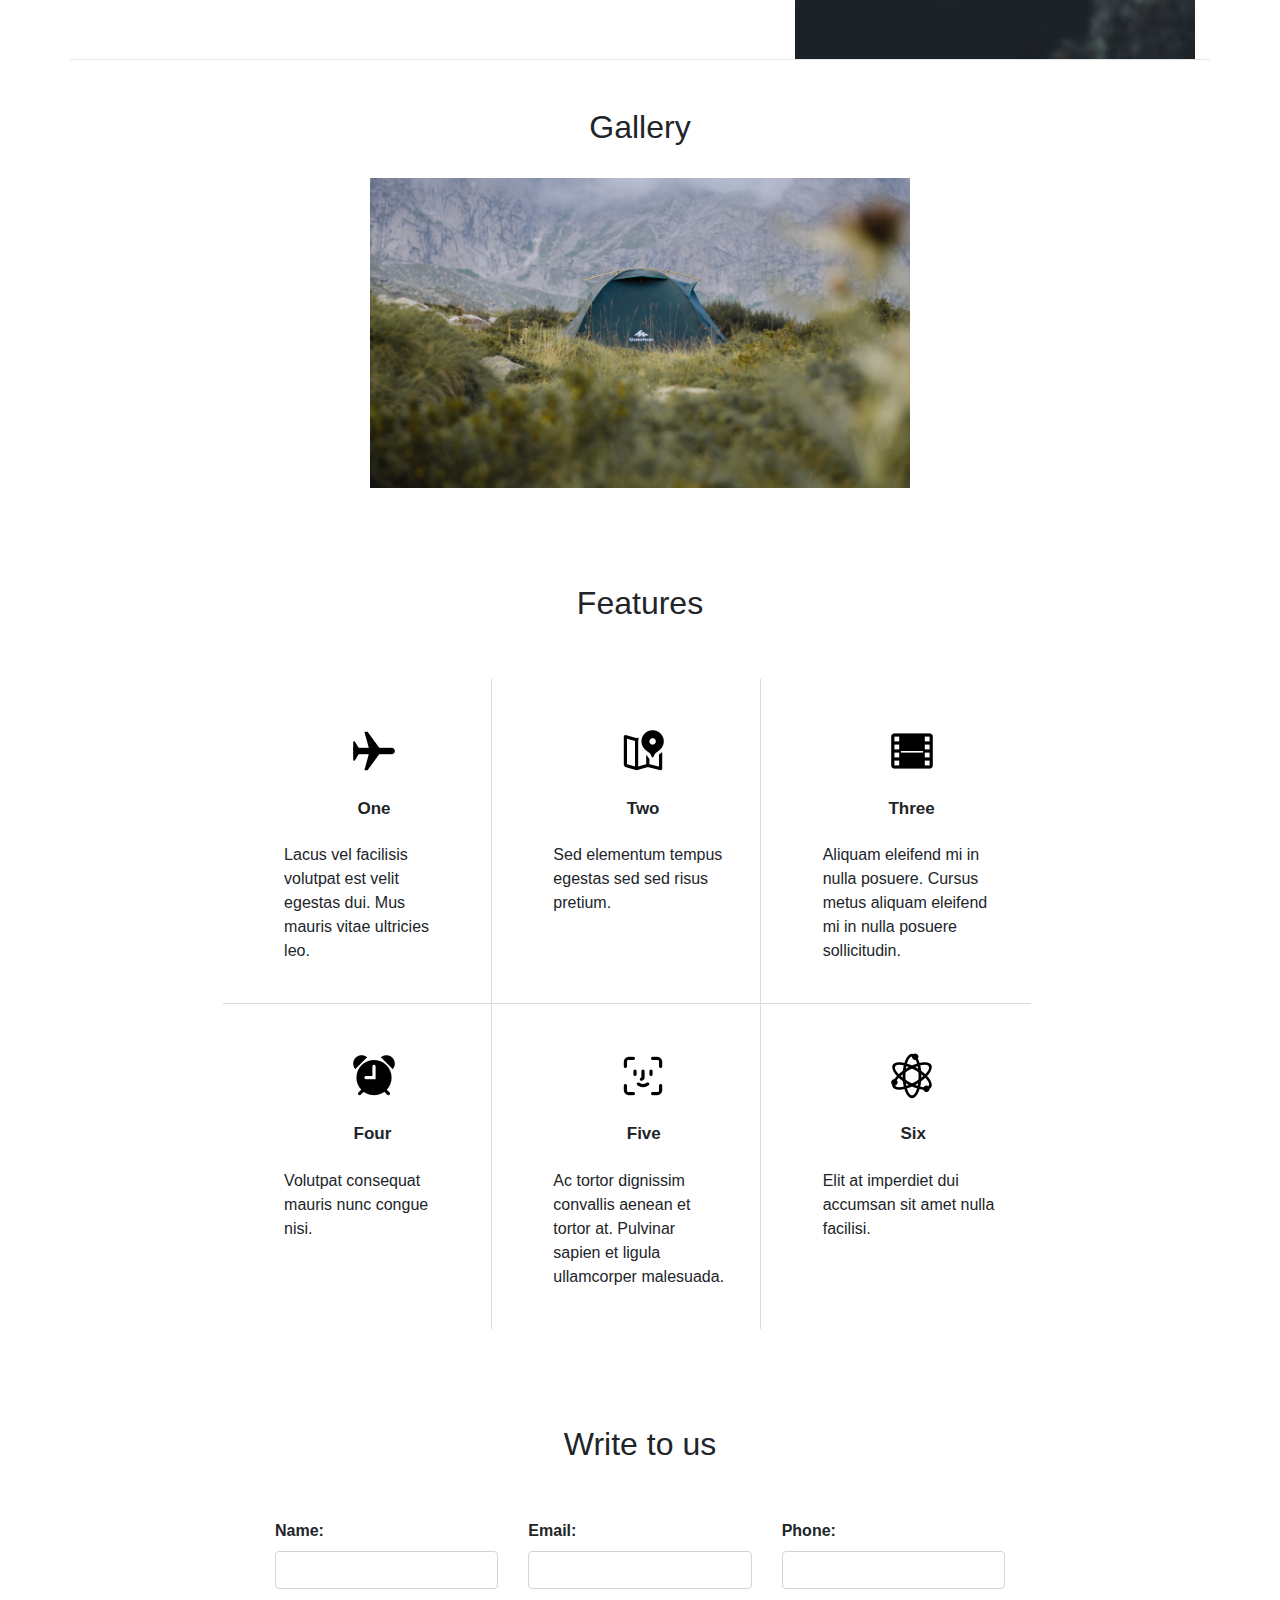
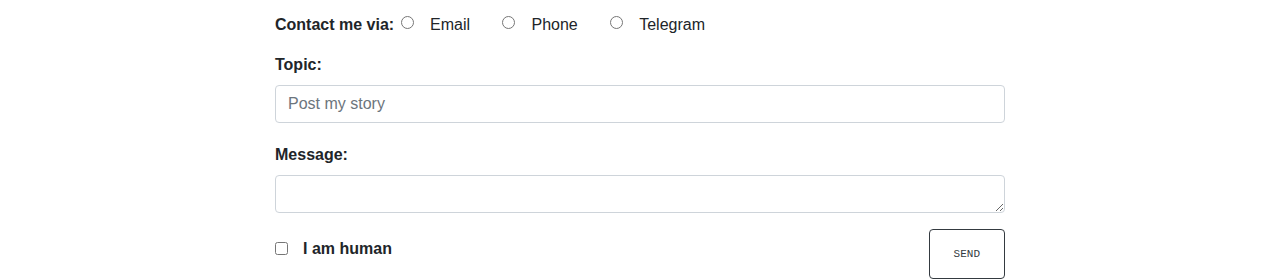
==== commit ff9ca41b: "Added a form" ====
--- a/src/Exam/wwwroot/index.html
+++ b/src/Exam/wwwroot/index.html
@@ -6,20 +6,15 @@
     <title>TOUR-GIUDE</title>
     <!-- bootstrap -->
     <link crossorigin="anonymous" href="https://stackpath.bootstrapcdn.com/bootstrap/4.4.1/css/bootstrap.min.css" integrity="sha384-Vkoo8x4CGsO3+Hhxv8T/Q5PaXtkKtu6ug5TOeNV6gBiFeWPGFN9MuhOf23Q9Ifjh" rel="stylesheet">
-
     <!-- personal styles -->
     <link href="style.css" rel="stylesheet">
 </head>
 
 <body>
-
 <!-- header -->
 <nav class="navbar navbar-expand-lg navbar-light bg-light block" id="header">
     <div class="container">
-
-        <!-- brand -->
-        <a class="navbar-brand" href="#">TOUR-GIUDE</a>
-
+        <!-- brand --><a class="navbar-brand" href="#">TOUR-GIUDE</a>
         <!-- links -->
         <ul class="nav nav-pills mr-auto">
             <li class="nav-item"><a class="nav-link text-dark" href="#">Stories</a></li>
@@ -27,7 +22,6 @@
             <li class="nav-item"><a class="nav-link text-dark" href="#">Features</a></li>
             <li class="nav-item"><a class="nav-link text-dark" href="#">Write to us</a></li>
         </ul>
-
         <!-- social media -->
         <div class="d-md-none d-lg-block" id="header-social-media">
             <ul class="nav nav-pills mr-auto">
@@ -48,557 +42,391 @@
                 </li>
             </ul>
         </div>
-
     </div>
 </nav>
-
 <!-- greeting -->
 <div class="container block">
     <div class="row">
-
-        <div class="offset-md-1"></div>
-
+        <div class="offset-md-1"></div>
         <div class="col-md-5 mt-5 pt-5">
             <h1 class="mt-5">Let's hit the road</h1>
-            <p class="mt-4">
-                Lorem ipsum dolor sit amet, consectetur adipisicing elit. Amet assumenda atque, eaque fuga repellendus soluta vero! Alias animi asperiores dicta doloribus hic molestiae mollitia numquam omnis quibusdam unde vitae, voluptatem?
-            </p>
-            <p class="mb-4 text-monospace">
-                Magna etiam tempor orci eu lobortis elementum nibh tellus. Porttitor eget dolor morbi non.
-            </p>
+            <p class="mt-4"> Lorem ipsum dolor sit amet, consectetur adipisicing elit. Amet assumenda atque, eaque fuga repellendus soluta vero! Alias animi asperiores dicta doloribus hic molestiae mollitia numquam omnis quibusdam unde vitae, voluptatem? </p>
+            <p class="mb-4 text-monospace"> Magna etiam tempor orci eu lobortis elementum nibh tellus. Porttitor eget dolor morbi non. </p>
             <button class="btn btn-outline-secondary pl-3 pr-3 text-monospace">START</button>
         </div>
-
-        <div class="col-md-6 picture">
-            <img alt="Picture" class="float-right h-100" src="lib/images/picture-01.jpg">
-        </div>
-
-    </div>
-</div>
-
+        <div class="col-md-6 picture"> <img alt="Picture" class="float-right h-100" src="lib/images/picture-01.jpg"> </div>
+    </div>
+</div>
 <!-- articles -->
 <div class="container block">
     <div class="row">
-
-        <div class="col-md-3 picture">
-            <img alt="Picture" class="float-left h-100" src="lib/images/picture-02.png">
-        </div>
-
+        <div class="col-md-3 picture"> <img alt="Picture" class="float-left h-100" src="lib/images/picture-02.png"> </div>
         <div class="offset-md-2"></div>
-
         <div class="col-md-6 mt-5">
             <h2 class="mt-5 ml-3">Story</h2>
-            <p class="mt-4 ml-3">
-                Ut placerat orci nulla pellentesque dignissim. Aliquam nulla facilisi cras fermentum odio eu feugiat. Nunc pulvinar sapien et ligula ullamcorper. Mauris rhoncus aenean vel elit. Orci phasellus egestas tellus rutrum tellus pellentesque eu tincidunt. Amet est placerat in egestas erat imperdiet sed euismod nisi. Eget duis at tellus at urna.
-            </p>
+            <p class="mt-4 ml-3"> Ut placerat orci nulla pellentesque dignissim. Aliquam nulla facilisi cras fermentum odio eu feugiat. Nunc pulvinar sapien et ligula ullamcorper. Mauris rhoncus aenean vel elit. Orci phasellus egestas tellus rutrum tellus pellentesque eu tincidunt. Amet est placerat in egestas erat imperdiet sed euismod nisi. Eget duis at tellus at urna. </p>
             <button class="btn btn-outline-secondary ml-3 mt-2 pl-4 pr-4 text-monospace">MORE</button>
         </div>
-
-    </div>
-</div>
-
+    </div>
+</div>
 <!-- articles -->
 <div class="container block">
     <div class="row">
-
-        <div class="offset-md-1"></div>
-
+        <div class="offset-md-1"></div>
         <div class="col-md-6 mt-5">
             <h2 class="mt-5">Story</h2>
-            <p class="mt-4">
-                Adipisci atque eaque facilis illo optio, similique veniam. A ab accusamus autem consequatur culpa cum cupiditate deserunt dolorem eaque earum molestias necessitatibus, odio porro possimus provident quam quasi quo repudiandae! Adipisci, alias, aspernatur beatae deleniti earum explicabo fuga fugit id laborum magnam minus neque pariatur quas, quia quibusdam repellendus rerum saepe sapiente sint tenetur veritatis vitae voluptates! Doloribus, illum, ipsam?
-            </p>
+            <p class="mt-4"> Adipisci atque eaque facilis illo optio, similique veniam. A ab accusamus autem consequatur culpa cum cupiditate deserunt dolorem eaque earum molestias necessitatibus, odio porro possimus provident quam quasi quo repudiandae! Adipisci, alias, aspernatur beatae deleniti earum explicabo fuga fugit id laborum magnam minus neque pariatur quas, quia quibusdam repellendus rerum saepe sapiente sint tenetur veritatis vitae voluptates! Doloribus, illum, ipsam? </p>
             <button class="btn btn-outline-secondary mt-2 pl-4 pr-4 text-monospace">MORE</button>
         </div>
-
         <div class="offset-md-2"></div>
-
-        <div class="col-md-3 picture">
-            <img alt="Picture" class="float-right h-100" src="lib/images/picture-03.jpg">
-        </div>
-
-    </div>
-</div>
-
+        <div class="col-md-3 picture"> <img alt="Picture" class="float-right h-100" src="lib/images/picture-03.jpg"> </div>
+    </div>
+</div>
 <!-- gallery -->
 <div class="container">
-
     <div class="row mt-5">
         <div class="col-md-12">
-            <h2 class="text-center">Gallery</h2>
-        </div>
-    </div>
-
+            <h2 class="text-center">Gallery</h2> </div>
+    </div>
     <div class="row mt-4">
-
         <div class="offset-md-3"></div>
-
         <div class="col-md-6">
             <div class="carousel slide carousel-fade" data-ride="carousel" id="carousel-gallery">
-
                 <div class="carousel-inner">
-
-                    <div class="carousel-item active gallery-item">
-
-                        <img alt="First slide" class="d-block" src="lib/images/gallery-01.jpg">
-
-                        <div class="gallery-overlay">
-
-                            <div class="row">
-                                <div class="col-md-12 mt-5">
-                                    <span class="text-center text-white">Title</span>
-                                </div>
-                            </div>
-
-                            <div class="row mt-4">
-                                <div class="offset-md-2"></div>
-                                <div class="col-md-8">
-                                        <span class="text-white text-lighter">
-                                        Ab adipisci alias consequatur debitis deserunt, esse ex excepturi facere iure
-                                        iusto labore nam numquam.
-                                    </span>
-                                </div>
-                                <div class="offset-md-2"></div>
-                            </div>
-
-                            <div class="row">
-                                <div class="col-md-12">
-                                    <button class="btn btn-outline-light mt-4 pl-4 pr-4 text-button">MORE</button>
-                                </div>
-                            </div>
-
-                        </div>
-
-                    </div>
-
-                    <div class="carousel-item gallery-item">
-
-                        <img alt="Second slide" class="d-block" src="lib/images/gallery-02.jpg">
-
-                        <div class="gallery-overlay">
-
-                            <div class="row">
-                                <div class="col-md-12 mt-5">
-                                    <span class="text-center text-white">Title</span>
-                                </div>
-                            </div>
-
-                            <div class="row mt-4">
-                                <div class="offset-md-2"></div>
-                                <div class="col-md-8">
-                                        <span class="text-white text-lighter">
-                                        Purus sit amet luctus venenatis lectus magna fringilla urna porttitor. Mattis
-                                        pellentesque id nibh tortor. Odio eu feugiat pretium nibh.
-                                    </span>
-                                </div>
-                                <div class="offset-md-2"></div>
-                            </div>
-
-                            <div class="row">
-                                <div class="col-md-12">
-                                    <button class="btn btn-outline-light mt-4 pl-4 pr-4 text-button">MORE</button>
-                                </div>
-                            </div>
-
-                        </div>
-
-                    </div>
-
-                    <div class="carousel-item gallery-item">
-
-                        <img alt="Third slide" class="d-block" src="lib/images/gallery-03.jpg">
-
-                        <div class="gallery-overlay">
-
-                            <div class="row">
-                                <div class="col-md-12 mt-5">
-                                    <span class="text-center text-white">Title</span>
-                                </div>
-                            </div>
-
-                            <div class="row mt-4">
-                                <div class="offset-md-2"></div>
-                                <div class="col-md-8">
-                                        <span class="text-white text-lighter">
-                                        Urna id volutpat lacus laoreet non curabitur gravida arcu ac.
-                                    </span>
-                                </div>
-                                <div class="offset-md-2"></div>
-                            </div>
-
-                            <div class="row">
-                                <div class="col-md-12">
-                                    <button class="btn btn-outline-light mt-4 pl-4 pr-4 text-button">MORE</button>
-                                </div>
-                            </div>
-
-                        </div>
-
-                    </div>
-
-                    <div class="carousel-item gallery-item">
-
-                        <img alt="Fourth slide" class="d-block" src="lib/images/gallery-04.jpg">
-
-                        <div class="gallery-overlay">
-
-                            <div class="row">
-                                <div class="col-md-12 mt-5">
-                                    <span class="text-center text-white">Title</span>
-                                </div>
-                            </div>
-
-                            <div class="row mt-4">
-                                <div class="offset-md-2"></div>
-                                <div class="col-md-8">
-                                        <span class="text-white text-lighter">
-                                        Aliquet bibendum enim facilisis gravida neque convallis a cras. Eu turpis
-                                        egestas pretium aenean pharetra magna.
-                                    </span>
-                                </div>
-                                <div class="offset-md-2"></div>
-                            </div>
-
-                            <div class="row">
-                                <div class="col-md-12">
-                                    <button class="btn btn-outline-light mt-4 pl-4 pr-4 text-button">MORE</button>
-                                </div>
-                            </div>
-
-                        </div>
-
-                    </div>
-
-                    <div class="carousel-item gallery-item">
-
-                        <img alt="Fifth slide" class="d-block" src="lib/images/gallery-05.jpg">
-
-                        <div class="gallery-overlay">
-
-                            <div class="row">
-                                <div class="col-md-12 mt-5">
-                                    <span class="text-center text-white">Title</span>
-                                </div>
-                            </div>
-
-                            <div class="row mt-4">
-                                <div class="offset-md-2"></div>
-                                <div class="col-md-8">
-                                        <span class="text-white text-lighter">
-                                        Quisque egestas diam in arcu cursus euismod quis. Ac tincidunt vitae semper
-                                        quis lectus nulla at. At consectetur lorem donec massa sapien faucibus. Id
-                                        porta nibh venenatis cras.
-                                    </span>
-                                </div>
-                                <div class="offset-md-2"></div>
-                            </div>
-
-                            <div class="row">
-                                <div class="col-md-12">
-                                    <button class="btn btn-outline-light mt-4 pl-4 pr-4 text-button">MORE</button>
-                                </div>
-                            </div>
-
-                        </div>
-
-                    </div>
-
-                    <div class="carousel-item gallery-item">
-
-                        <img alt="Sixth slide" class="d-block" src="lib/images/gallery-06.jpg">
-
-                        <div class="gallery-overlay">
-
-                            <div class="row">
-                                <div class="col-md-12 mt-5">
-                                    <span class="text-center text-white">Title</span>
-                                </div>
-                            </div>
-
-                            <div class="row mt-4">
-                                <div class="offset-md-2"></div>
-                                <div class="col-md-8">
-                                        <span class="text-white text-lighter">
-                                        Tincidunt tortor aliquam nulla facilisi cras fermentum. Consequat interdum
-                                        varius sit amet mattis vulputate enim nulla.
-                                    </span>
-                                </div>
-                                <div class="offset-md-2"></div>
-                            </div>
-
-                            <div class="row">
-                                <div class="col-md-12">
-                                    <button class="btn btn-outline-light mt-4 pl-4 pr-4 text-button">MORE</button>
-                                </div>
-                            </div>
-
-                        </div>
-
-                    </div>
-
-                    <div class="carousel-item gallery-item">
-
-                        <img alt="Seventh slide" class="d-block" src="lib/images/gallery-07.jpg">
-
-                        <div class="gallery-overlay">
-
-                            <div class="row">
-                                <div class="col-md-12 mt-5">
-                                    <span class="text-center text-white">Title</span>
-                                </div>
-                            </div>
-
-                            <div class="row mt-4">
-                                <div class="offset-md-2"></div>
-                                <div class="col-md-8">
-                                        <span class="text-white text-lighter">
-                                        Egestas purus viverra accumsan in nisl nisi scelerisque. Cras pulvinar mattis
-                                        nunc sed.
-                                    </span>
-                                </div>
-                                <div class="offset-md-2"></div>
-                            </div>
-
-                            <div class="row">
-                                <div class="col-md-12">
-                                    <button class="btn btn-outline-light mt-4 pl-4 pr-4 text-button">MORE</button>
-                                </div>
-                            </div>
-
-                        </div>
-
-                    </div>
-
-                    <div class="carousel-item gallery-item">
-
-                        <img alt="Eighth slide" class="d-block" src="lib/images/gallery-08.jpg">
-
-                        <div class="gallery-overlay">
-
-                            <div class="row">
-                                <div class="col-md-12 mt-5">
-                                    <span class="text-center text-white">Title</span>
-                                </div>
-                            </div>
-
-                            <div class="row mt-4">
-                                <div class="offset-md-2"></div>
-                                <div class="col-md-8">
-                                        <span class="text-white text-lighter">
-                                        Enim sit amet venenatis urna cursus eget nunc scelerisque viverra.
-                                    </span>
-                                </div>
-                                <div class="offset-md-2"></div>
-                            </div>
-
-                            <div class="row">
-                                <div class="col-md-12">
-                                    <button class="btn btn-outline-light mt-4 pl-4 pr-4 text-button">MORE</button>
-                                </div>
-                            </div>
-
-                        </div>
-
-                    </div>
-
-                </div>
-
-                <a class="carousel-control-prev" data-slide="prev" href="#carousel-gallery" role="button">
-                    <span aria-hidden="true" class="carousel-control-prev-icon"></span>
-                    <span class="sr-only">Previous</span>
-                </a>
-                <a class="carousel-control-next" data-slide="next" href="#carousel-gallery" role="button">
-                    <span aria-hidden="true" class="carousel-control-next-icon"></span>
-                    <span class="sr-only">Next</span>
-                </a>
-
-            </div>
-        </div>
-
+                    <div class="carousel-item active gallery-item"> <img alt="First slide" class="d-block" src="lib/images/gallery-01.jpg">
+                        <div class="gallery-overlay">
+                            <div class="row">
+                                <div class="col-md-12 mt-5"> <span class="text-center text-white">Title</span> </div>
+                            </div>
+                            <div class="row mt-4">
+                                <div class="offset-md-2"></div>
+                                <div class="col-md-8"> <span class="text-white text-lighter"> Ab adipisci alias consequatur debitis deserunt, esse ex excepturi facere iure iusto labore nam numquam. </span> </div>
+                                <div class="offset-md-2"></div>
+                            </div>
+                            <div class="row">
+                                <div class="col-md-12">
+                                    <button class="btn btn-outline-light mt-4 pl-4 pr-4 text-monospace">MORE</button>
+                                </div>
+                            </div>
+                        </div>
+                    </div>
+                    <div class="carousel-item gallery-item"> <img alt="Second slide" class="d-block" src="lib/images/gallery-02.jpg">
+                        <div class="gallery-overlay">
+                            <div class="row">
+                                <div class="col-md-12 mt-5"> <span class="text-center text-white">Title</span> </div>
+                            </div>
+                            <div class="row mt-4">
+                                <div class="offset-md-2"></div>
+                                <div class="col-md-8"> <span class="text-white text-lighter"> Purus sit amet luctus venenatis lectus magna fringilla urna porttitor. Mattis pellentesque id nibh tortor. Odio eu feugiat pretium nibh. </span> </div>
+                                <div class="offset-md-2"></div>
+                            </div>
+                            <div class="row">
+                                <div class="col-md-12">
+                                    <button class="btn btn-outline-light mt-4 pl-4 pr-4 text-monospace">MORE</button>
+                                </div>
+                            </div>
+                        </div>
+                    </div>
+                    <div class="carousel-item gallery-item"> <img alt="Third slide" class="d-block" src="lib/images/gallery-03.jpg">
+                        <div class="gallery-overlay">
+                            <div class="row">
+                                <div class="col-md-12 mt-5"> <span class="text-center text-white">Title</span> </div>
+                            </div>
+                            <div class="row mt-4">
+                                <div class="offset-md-2"></div>
+                                <div class="col-md-8"> <span class="text-white text-lighter"> Urna id volutpat lacus laoreet non curabitur gravida arcu ac. </span> </div>
+                                <div class="offset-md-2"></div>
+                            </div>
+                            <div class="row">
+                                <div class="col-md-12">
+                                    <button class="btn btn-outline-light mt-4 pl-4 pr-4 text-monospace">MORE</button>
+                                </div>
+                            </div>
+                        </div>
+                    </div>
+                    <div class="carousel-item gallery-item"> <img alt="Fourth slide" class="d-block" src="lib/images/gallery-04.jpg">
+                        <div class="gallery-overlay">
+                            <div class="row">
+                                <div class="col-md-12 mt-5"> <span class="text-center text-white">Title</span> </div>
+                            </div>
+                            <div class="row mt-4">
+                                <div class="offset-md-2"></div>
+                                <div class="col-md-8"> <span class="text-white text-lighter"> Aliquet bibendum enim facilisis gravida neque convallis a cras. Eu turpis egestas pretium aenean pharetra magna. </span> </div>
+                                <div class="offset-md-2"></div>
+                            </div>
+                            <div class="row">
+                                <div class="col-md-12">
+                                    <button class="btn btn-outline-light mt-4 pl-4 pr-4 text-monospace">MORE</button>
+                                </div>
+                            </div>
+                        </div>
+                    </div>
+                    <div class="carousel-item gallery-item"> <img alt="Fifth slide" class="d-block" src="lib/images/gallery-05.jpg">
+                        <div class="gallery-overlay">
+                            <div class="row">
+                                <div class="col-md-12 mt-5"> <span class="text-center text-white">Title</span> </div>
+                            </div>
+                            <div class="row mt-4">
+                                <div class="offset-md-2"></div>
+                                <div class="col-md-8"> <span class="text-white text-lighter"> Quisque egestas diam in arcu cursus euismod quis. Ac tincidunt vitae semper quis lectus nulla at. At consectetur lorem donec massa sapien faucibus. Id porta nibh venenatis cras. </span> </div>
+                                <div class="offset-md-2"></div>
+                            </div>
+                            <div class="row">
+                                <div class="col-md-12">
+                                    <button class="btn btn-outline-light mt-4 pl-4 pr-4 text-monospace">MORE</button>
+                                </div>
+                            </div>
+                        </div>
+                    </div>
+                    <div class="carousel-item gallery-item"> <img alt="Sixth slide" class="d-block" src="lib/images/gallery-06.jpg">
+                        <div class="gallery-overlay">
+                            <div class="row">
+                                <div class="col-md-12 mt-5"> <span class="text-center text-white">Title</span> </div>
+                            </div>
+                            <div class="row mt-4">
+                                <div class="offset-md-2"></div>
+                                <div class="col-md-8"> <span class="text-white text-lighter"> Tincidunt tortor aliquam nulla facilisi cras fermentum. Consequat interdum varius sit amet mattis vulputate enim nulla. </span> </div>
+                                <div class="offset-md-2"></div>
+                            </div>
+                            <div class="row">
+                                <div class="col-md-12">
+                                    <button class="btn btn-outline-light mt-4 pl-4 pr-4 text-monospace">MORE</button>
+                                </div>
+                            </div>
+                        </div>
+                    </div>
+                    <div class="carousel-item gallery-item"> <img alt="Seventh slide" class="d-block" src="lib/images/gallery-07.jpg">
+                        <div class="gallery-overlay">
+                            <div class="row">
+                                <div class="col-md-12 mt-5"> <span class="text-center text-white">Title</span> </div>
+                            </div>
+                            <div class="row mt-4">
+                                <div class="offset-md-2"></div>
+                                <div class="col-md-8"> <span class="text-white text-lighter"> Egestas purus viverra accumsan in nisl nisi scelerisque. Cras pulvinar mattis nunc sed. </span> </div>
+                                <div class="offset-md-2"></div>
+                            </div>
+                            <div class="row">
+                                <div class="col-md-12">
+                                    <button class="btn btn-outline-light mt-4 pl-4 pr-4 text-monospace">MORE</button>
+                                </div>
+                            </div>
+                        </div>
+                    </div>
+                    <div class="carousel-item gallery-item"> <img alt="Eighth slide" class="d-block" src="lib/images/gallery-08.jpg">
+                        <div class="gallery-overlay">
+                            <div class="row">
+                                <div class="col-md-12 mt-5"> <span class="text-center text-white">Title</span> </div>
+                            </div>
+                            <div class="row mt-4">
+                                <div class="offset-md-2"></div>
+                                <div class="col-md-8"> <span class="text-white text-lighter"> Enim sit amet venenatis urna cursus eget nunc scelerisque viverra. </span> </div>
+                                <div class="offset-md-2"></div>
+                            </div>
+                            <div class="row">
+                                <div class="col-md-12">
+                                    <button class="btn btn-outline-light mt-4 pl-4 pr-4 text-monospace">MORE</button>
+                                </div>
+                            </div>
+                        </div>
+                    </div>
+                </div>
+                <a class="carousel-control-prev" data-slide="prev" href="#carousel-gallery" role="button"> <span aria-hidden="true" class="carousel-control-prev-icon"></span> <span class="sr-only">Previous</span> </a>
+                <a class="carousel-control-next" data-slide="next" href="#carousel-gallery" role="button"> <span aria-hidden="true" class="carousel-control-next-icon"></span> <span class="sr-only">Next</span> </a>
+            </div>
+        </div>
         <div class="offset-md-3"></div>
-
-    </div>
-
-</div>
-
+    </div>
+</div>
 <!-- features -->
 <div class="container">
-
     <div class="row mt-5">
         <div class="col-md-12 mt-5">
-            <h2 class="text-center">Features</h2>
-        </div>
-    </div>
-
+            <h2 class="text-center">Features</h2> </div>
+    </div>
     <div class="row mt-5 ml-5">
-
-        <div class="offset-md-1"></div>
-
+        <div class="offset-md-1"></div>
         <div class="col-md-3 feature-block-up">
-
-            <div class="row">
-                <div class="offset-md-5"></div>
-                <div class="col-md-7 mt-5">
-                    <img src="lib/icons/airplane-48.png" alt="Plane icon">
-                </div>
-            </div>
-
+            <div class="row">
+                <div class="offset-md-5"></div>
+                <div class="col-md-7 mt-5"> <img alt="Plane icon" src="lib/icons/airplane-48.png"> </div>
+            </div>
             <div class="row">
                 <div class="offset-md-5"></div>
                 <div class="col-md-6 ml-2 mt-4">
                     <h5 class="font-weight-bold">One</h5></div>
             </div>
-
             <div class="row">
                 <div class="offset-md-1"></div>
                 <div class="col-md-9 mt-3 mb-4 ml-4">
                     <p>Lacus vel facilisis volutpat est velit egestas dui. Mus mauris vitae ultricies leo.</p>
                 </div>
             </div>
-
-        </div>
-
+        </div>
         <div class="col-md-3 feature-block-up">
-
-            <div class="row">
-                <div class="offset-md-5"></div>
-                <div class="col-md-7 mt-5">
-                    <img src="lib/icons/map_marker-48.png" alt="Map icon">
-                </div>
-            </div>
-
+            <div class="row">
+                <div class="offset-md-5"></div>
+                <div class="col-md-7 mt-5"> <img alt="Map icon" src="lib/icons/map_marker-48.png"> </div>
+            </div>
             <div class="row">
                 <div class="offset-md-5"></div>
                 <div class="col-md-6 ml-2 mt-4">
                     <h5 class="font-weight-bold">Two</h5></div>
             </div>
-
             <div class="row">
                 <div class="offset-md-1"></div>
                 <div class="col-md-9 mt-3 mb-4 ml-4">
                     <p>Sed elementum tempus egestas sed sed risus pretium.</p>
                 </div>
             </div>
-
-        </div>
-
+        </div>
         <div class="col-md-3 feature-block-up-l">
-
-            <div class="row">
-                <div class="offset-md-5"></div>
-                <div class="col-md-7 mt-5">
-                    <img src="lib/icons/movie-48.png" alt="Movie icon">
-                </div>
-            </div>
-
+            <div class="row">
+                <div class="offset-md-5"></div>
+                <div class="col-md-7 mt-5"> <img alt="Movie icon" src="lib/icons/movie-48.png"> </div>
+            </div>
             <div class="row">
                 <div class="offset-md-5"></div>
                 <div class="col-md-6 mt-4">
                     <h5 class="font-weight-bold">Three</h5></div>
             </div>
-
             <div class="row">
                 <div class="offset-md-1"></div>
                 <div class="col-md-9 mt-3 mb-4 ml-4">
                     <p>Aliquam eleifend mi in nulla posuere. Cursus metus aliquam eleifend mi in nulla posuere sollicitudin.</p>
                 </div>
             </div>
-
-        </div>
-
-        <div class="offset-md-1"></div>
-
-    </div>
-
+        </div>
+        <div class="offset-md-1"></div>
+    </div>
     <div class="row ml-5">
-
-        <div class="offset-md-1"></div>
-
+        <div class="offset-md-1"></div>
         <div class="col-md-3 feature-block-down">
-
-            <div class="row">
-                <div class="offset-md-5"></div>
-                <div class="col-md-7 mt-5">
-                    <img src="lib/icons/alarm_clock-48.png" alt="Alarm icon">
-                </div>
-            </div>
-
+            <div class="row">
+                <div class="offset-md-5"></div>
+                <div class="col-md-7 mt-5"> <img alt="Alarm icon" src="lib/icons/alarm_clock-48.png"> </div>
+            </div>
             <div class="row">
                 <div class="offset-md-5"></div>
                 <div class="col-md-6 ml-1 mt-4">
                     <h5 class="font-weight-bold">Four</h5></div>
             </div>
-
             <div class="row">
                 <div class="offset-md-1"></div>
                 <div class="col-md-9 mt-3 mb-4 ml-4">
                     <p>Volutpat consequat mauris nunc congue nisi.</p>
                 </div>
             </div>
-
-        </div>
-
+        </div>
         <div class="col-md-3 feature-block-down">
-
-            <div class="row">
-                <div class="offset-md-5"></div>
-                <div class="col-md-7 mt-5">
-                    <img src="lib/icons/face-48.png" alt="Face icon">
-                </div>
-            </div>
-
+            <div class="row">
+                <div class="offset-md-5"></div>
+                <div class="col-md-7 mt-5"> <img alt="Face icon" src="lib/icons/face-48.png"> </div>
+            </div>
             <div class="row">
                 <div class="offset-md-5"></div>
                 <div class="col-md-6 ml-2 mt-4">
                     <h5 class="font-weight-bold">Five</h5></div>
             </div>
-
             <div class="row">
                 <div class="offset-md-1"></div>
                 <div class="col-md-9 mt-3 mb-4 ml-4">
                     <p>Ac tortor dignissim convallis aenean et tortor at. Pulvinar sapien et ligula ullamcorper malesuada.</p>
                 </div>
             </div>
-
-        </div>
-
+        </div>
         <div class="col-md-3">
-
-            <div class="row">
-                <div class="offset-md-5"></div>
-                <div class="col-md-7 mt-5">
-                    <img src="lib/icons/genius-48.png" alt="Genius icon">
-                </div>
-            </div>
-
-            <div class="row">
-                <div class="offset-md-5"></div>
-                <div id="label-genius" class="col-md-6 mt-4">
+            <div class="row">
+                <div class="offset-md-5"></div>
+                <div class="col-md-7 mt-5"> <img alt="Genius icon" src="lib/icons/genius-48.png"> </div>
+            </div>
+            <div class="row">
+                <div class="offset-md-5"></div>
+                <div class="col-md-6 mt-4" id="label-genius">
                     <h5 class="font-weight-bold">Six</h5></div>
             </div>
-
             <div class="row">
                 <div class="offset-md-1"></div>
                 <div class="col-md-9 mt-3 mb-4 ml-4">
                     <p>Elit at imperdiet dui accumsan sit amet nulla facilisi.</p>
                 </div>
             </div>
-
-        </div>
-
-        <div class="offset-md-1"></div>
-
-    </div>
-
-</div>
-
-</div>
-
+        </div>
+        <div class="offset-md-1"></div>
+    </div>
+</div>
+<!-- write to us -->
+<div class="container">
+    <div class="row mt-5">
+        <div class="col-md-12 mt-5">
+            <h2 class="text-center">Write to us</h2> </div>
+    </div>
+    <div class="row mt-5">
+        <div class="offset-md-2"></div>
+        <div class="col-md-8">
+            <form id="form" method="post">
+                <div class="row">
+                    <div class="form-group col-md-4">
+                        <label for="user_name" class="font-weight-bolder">Name:</label>
+                        <input type="text" class="form-control" id="user_name" name="user[name]"> </div>
+                    <div class="form-group col-md-4">
+                        <label for="user_email" class="font-weight-bolder">Email:</label>
+                        <input type="email" class="form-control" id="user_email" name="user[email]"> </div>
+                    <div class="form-group col-md-4">
+                        <label for="user_phone" class="font-weight-bolder">Phone:</label>
+                        <input type="tel" class="form-control" id="user_phone" name="user[phone]"> </div>
+                </div>
+                <div class="row mt-2">
+                    <div class="col-md-3 mr-n5"> <span class="font-weight-bolder">Contact me via:</span> </div>
+                    <div class="col-md-9 mt-n1 ml-n3">
+                        <div class="form-check form-check-inline">
+                            <input class="form-check-input mr-3" type="radio" name="user[contact]" id="user_contact_email" value="Email">
+                            <label class="form-check-label mt-1" for="user_contact_email">Email</label>
+                        </div>
+                        <div class="form-check form-check-inline ml-3">
+                            <input class="form-check-input mr-3" type="radio" name="user[contact]" id="user_contact_phone" value="Phone">
+                            <label class="form-check-label mt-1" for="user_contact_phone">Phone</label>
+                        </div>
+                        <div class="form-check form-check-inline ml-3">
+                            <input class="form-check-input mr-3" type="radio" name="user[contact]" id="user_contact_telegram" value="Telegram">
+                            <label class="form-check-label mt-1" for="user_contact_telegram">Telegram</label>
+                        </div>
+                    </div>
+                </div>
+                <div class="row">
+                    <div class="col-md-12 mt-3">
+                        <div class="form-group">
+                            <label for="user_topic" class="font-weight-bolder">Topic:</label>
+                            <input type="text" name="user[topic]" class="form-control" id="user_topic" placeholder="Post my story"> </div>
+                    </div>
+                </div>
+                <div class="row">
+                    <div class="col-md-12">
+                        <div class="form-text">
+                            <label for="user_message" class="font-weight-bolder">Message:</label>
+                            <textarea id="user_message" name="user[message]" class="form-textarea"></textarea>
+                        </div>
+                    </div>
+                </div>
+                <div class="row">
+                    <div class="col-md-11 mt-4">
+                        <div class="form-check">
+                            <input class="form-check-input" type="checkbox" value="user_check_correct" id="user_check">
+                            <label class="form-check-label ml-2 font-weight-bolder" for="user_check"> I am human </label>
+                        </div>
+                    </div>
+                    <div class="col-md-1 mt-2">
+                        <button class="btn btn-outline-dark mt-2 pb-3 pt-3 pl-4 pr-4 text-monospace float-right">SEND</button>
+                    </div>
+                </div>
+            </form>
+        </div>
+        <div class="offset-md-2"></div>
+    </div>
+</div>
 <!-- bootstrap -->
 <script crossorigin="anonymous" integrity="sha384-J6qa4849blE2+poT4WnyKhv5vZF5SrPo0iEjwBvKU7imGFAV0wwj1yYfoRSJoZ+n" src="https://code.jquery.com/jquery-3.4.1.slim.min.js"></script>
 <script crossorigin="anonymous" integrity="sha384-Q6E9RHvbIyZFJoft+2mJbHaEWldlvI9IOYy5n3zV9zzTtmI3UksdQRVvoxMfooAo" src="https://cdn.jsdelivr.net/npm/popper.js@1.16.0/dist/umd/popper.min.js"></script>
 <script crossorigin="anonymous" integrity="sha384-wfSDF2E50Y2D1uUdj0O3uMBJnjuUD4Ih7YwaYd1iqfktj0Uod8GCExl3Og8ifwB6" src="https://stackpath.bootstrapcdn.com/bootstrap/4.4.1/js/bootstrap.min.js"></script>
-
 </body>
 
 </html>--- a/src/Exam/wwwroot/style.css
+++ b/src/Exam/wwwroot/style.css
@@ -111,7 +111,7 @@
     visibility: visible;
 }
 
-/* feature */
+/* features */
 
 .feature-block-up,
 .feature-block-down {
@@ -125,4 +125,24 @@
 
 #label-genius {
     margin-left: 12px;
+}
+
+/* write to us */
+
+.form-textarea {
+    max-width: 100%;
+    width: 100%;
+    display: block;
+    max-height: 500px;
+    height: calc(1.5em + .75rem + 2px);
+    padding: .375rem .75rem;
+    font-size: 1rem;
+    font-weight: 400;
+    line-height: 1.5;
+    color: #495057;
+    background-color: #fff;
+    background-clip: padding-box;
+    border: 1px solid #ced4da;
+    border-radius: .25rem;
+    transition: border-color .15s ease-in-out, box-shadow .15s ease-in-out;
 }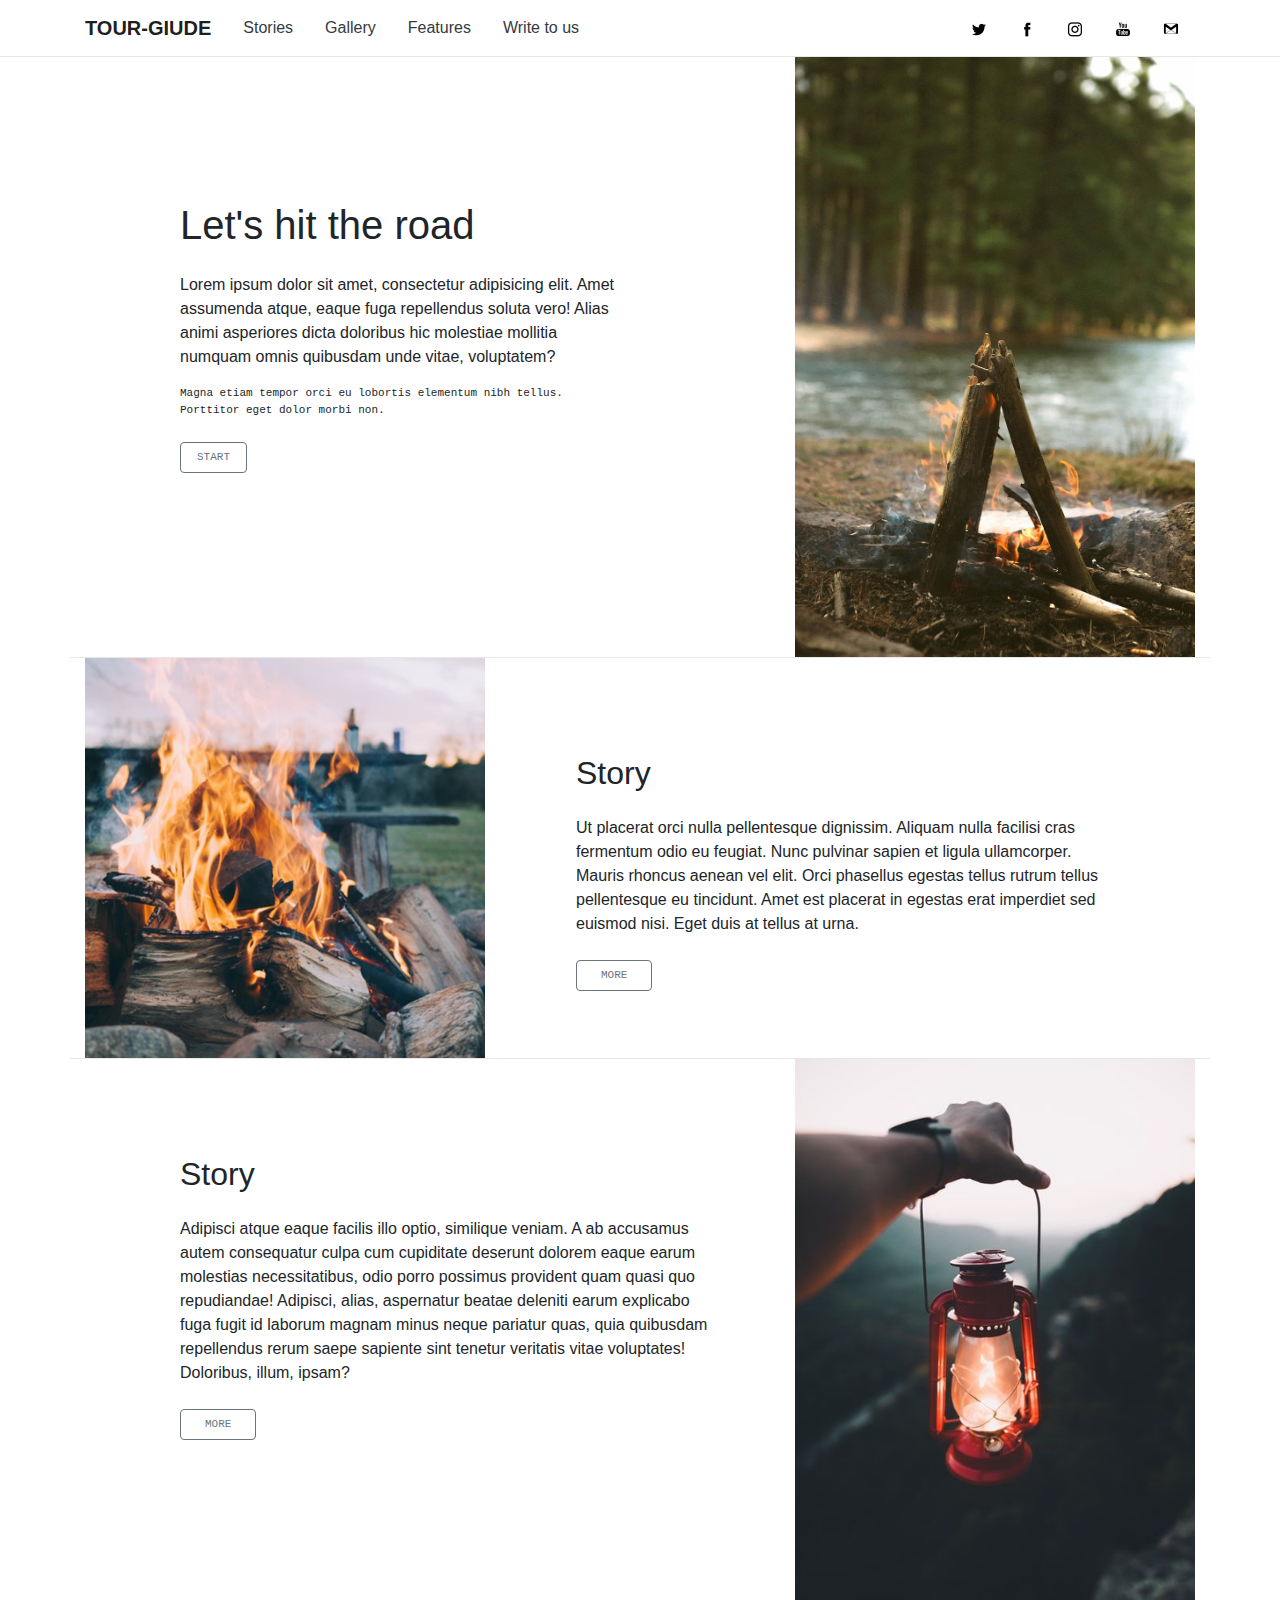
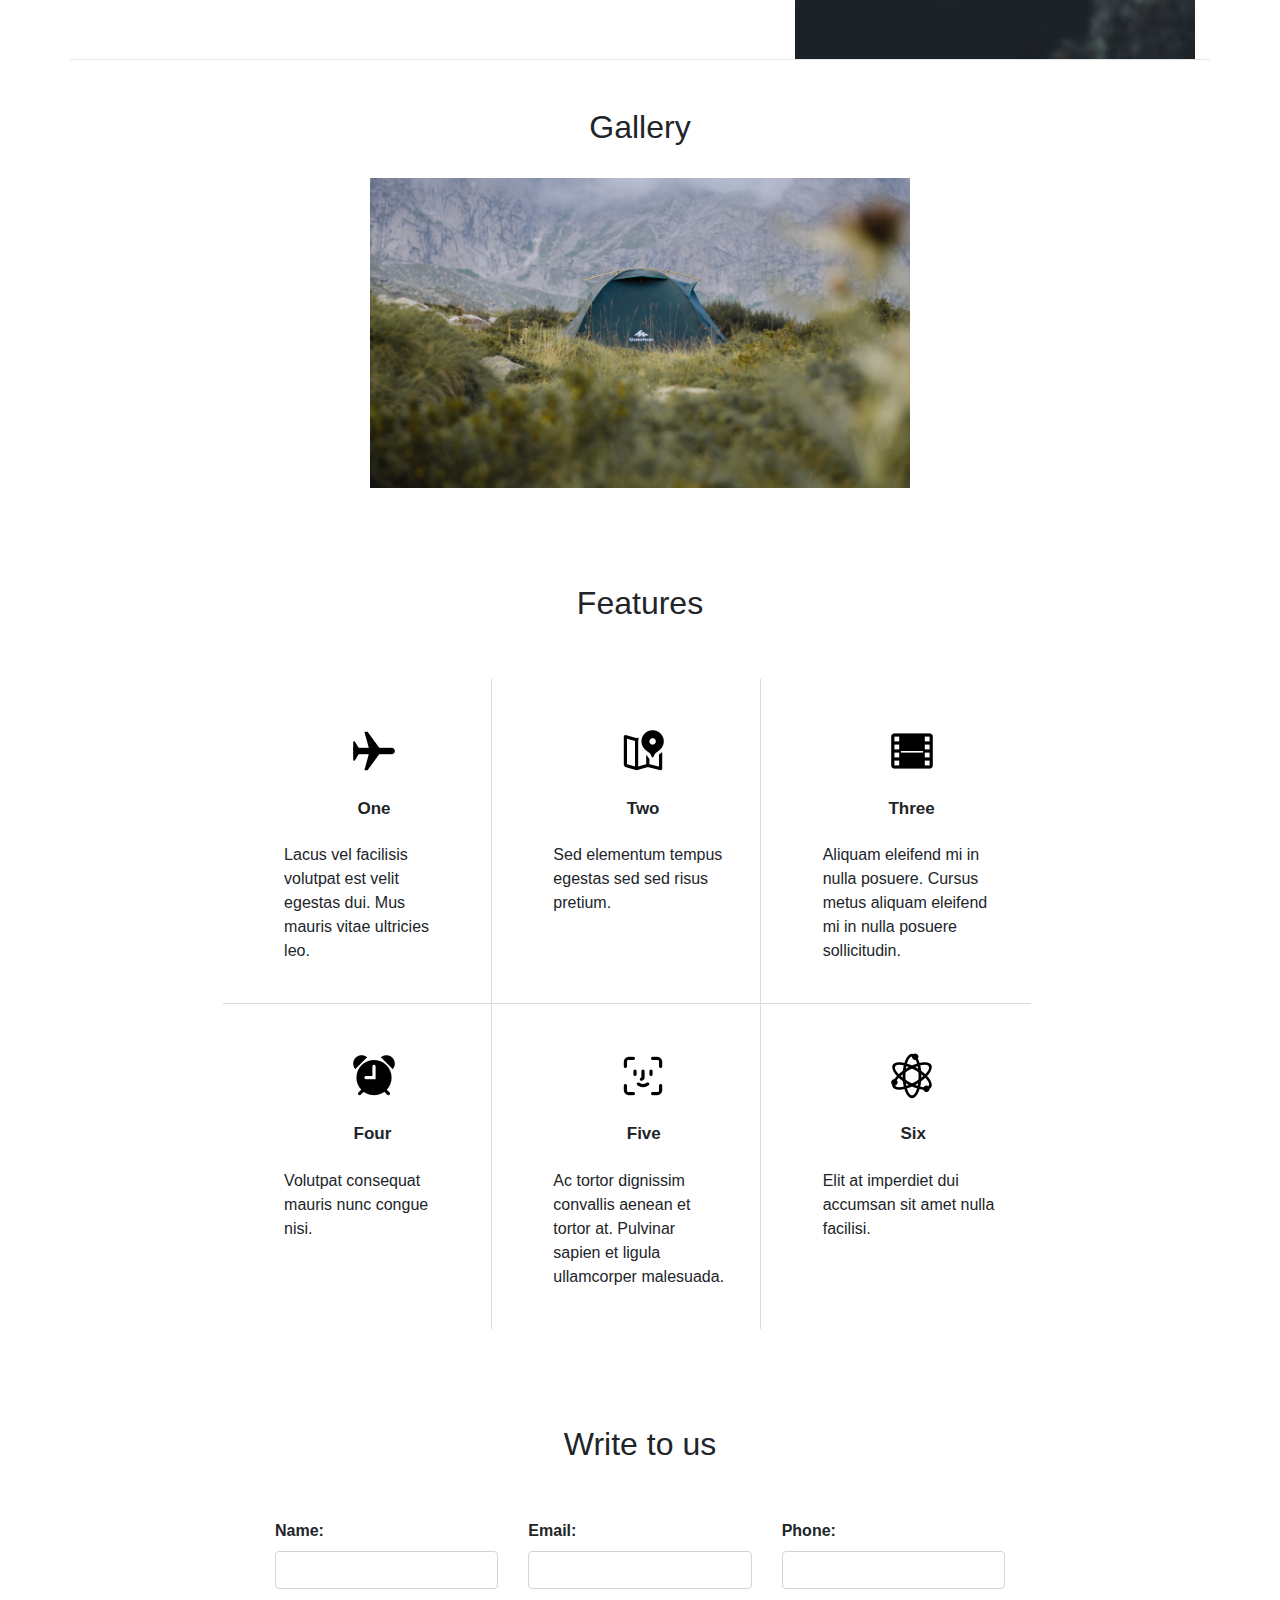
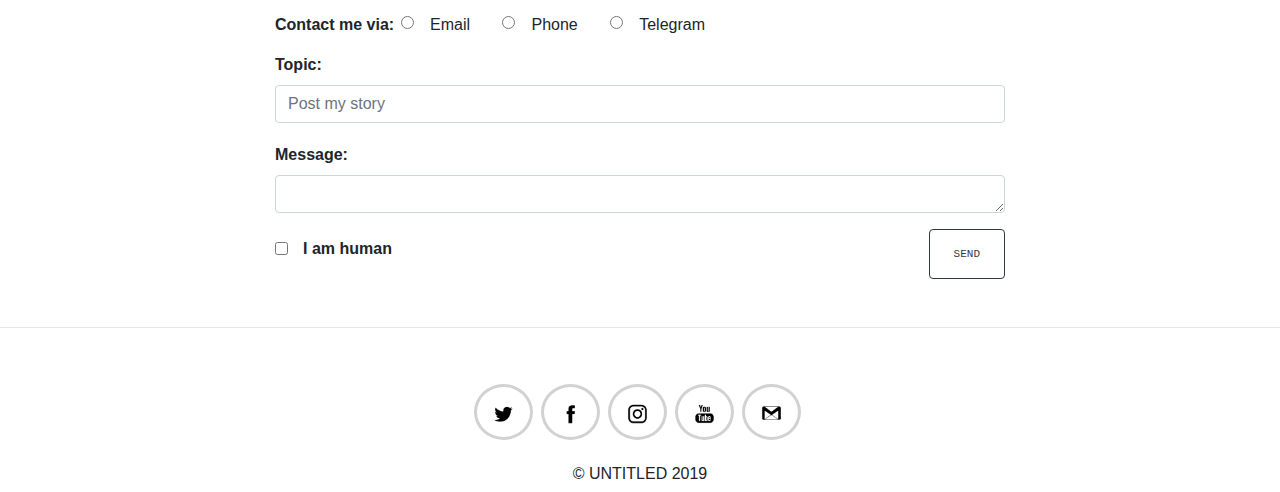
==== commit c144182d: "Added footer" ====
--- a/src/Exam/wwwroot/index.html
+++ b/src/Exam/wwwroot/index.html
@@ -54,13 +54,13 @@
             <p class="mb-4 text-monospace"> Magna etiam tempor orci eu lobortis elementum nibh tellus. Porttitor eget dolor morbi non. </p>
             <button class="btn btn-outline-secondary pl-3 pr-3 text-monospace">START</button>
         </div>
-        <div class="col-md-6 picture"> <img alt="Picture" class="float-right h-100" src="lib/images/picture-01.jpg"> </div>
+        <div class="col-md-6 picture"><img alt="Picture" class="float-right h-100" src="lib/images/picture-01.jpg"> </div>
     </div>
 </div>
 <!-- articles -->
 <div class="container block">
     <div class="row">
-        <div class="col-md-3 picture"> <img alt="Picture" class="float-left h-100" src="lib/images/picture-02.png"> </div>
+        <div class="col-md-3 picture"><img alt="Picture" class="float-left h-100" src="lib/images/picture-02.png"></div>
         <div class="offset-md-2"></div>
         <div class="col-md-6 mt-5">
             <h2 class="mt-5 ml-3">Story</h2>
@@ -79,147 +79,147 @@
             <button class="btn btn-outline-secondary mt-2 pl-4 pr-4 text-monospace">MORE</button>
         </div>
         <div class="offset-md-2"></div>
-        <div class="col-md-3 picture"> <img alt="Picture" class="float-right h-100" src="lib/images/picture-03.jpg"> </div>
+        <div class="col-md-3 picture"><img alt="Picture" class="float-right h-100" src="lib/images/picture-03.jpg"> </div>
     </div>
 </div>
 <!-- gallery -->
 <div class="container">
     <div class="row mt-5">
         <div class="col-md-12">
-            <h2 class="text-center">Gallery</h2> </div>
+            <h2 class="text-center">Gallery</h2></div>
     </div>
     <div class="row mt-4">
         <div class="offset-md-3"></div>
         <div class="col-md-6">
             <div class="carousel slide carousel-fade" data-ride="carousel" id="carousel-gallery">
                 <div class="carousel-inner">
-                    <div class="carousel-item active gallery-item"> <img alt="First slide" class="d-block" src="lib/images/gallery-01.jpg">
-                        <div class="gallery-overlay">
-                            <div class="row">
-                                <div class="col-md-12 mt-5"> <span class="text-center text-white">Title</span> </div>
-                            </div>
-                            <div class="row mt-4">
-                                <div class="offset-md-2"></div>
-                                <div class="col-md-8"> <span class="text-white text-lighter"> Ab adipisci alias consequatur debitis deserunt, esse ex excepturi facere iure iusto labore nam numquam. </span> </div>
-                                <div class="offset-md-2"></div>
-                            </div>
-                            <div class="row">
-                                <div class="col-md-12">
-                                    <button class="btn btn-outline-light mt-4 pl-4 pr-4 text-monospace">MORE</button>
-                                </div>
-                            </div>
-                        </div>
-                    </div>
-                    <div class="carousel-item gallery-item"> <img alt="Second slide" class="d-block" src="lib/images/gallery-02.jpg">
-                        <div class="gallery-overlay">
-                            <div class="row">
-                                <div class="col-md-12 mt-5"> <span class="text-center text-white">Title</span> </div>
-                            </div>
-                            <div class="row mt-4">
-                                <div class="offset-md-2"></div>
-                                <div class="col-md-8"> <span class="text-white text-lighter"> Purus sit amet luctus venenatis lectus magna fringilla urna porttitor. Mattis pellentesque id nibh tortor. Odio eu feugiat pretium nibh. </span> </div>
-                                <div class="offset-md-2"></div>
-                            </div>
-                            <div class="row">
-                                <div class="col-md-12">
-                                    <button class="btn btn-outline-light mt-4 pl-4 pr-4 text-monospace">MORE</button>
-                                </div>
-                            </div>
-                        </div>
-                    </div>
-                    <div class="carousel-item gallery-item"> <img alt="Third slide" class="d-block" src="lib/images/gallery-03.jpg">
-                        <div class="gallery-overlay">
-                            <div class="row">
-                                <div class="col-md-12 mt-5"> <span class="text-center text-white">Title</span> </div>
-                            </div>
-                            <div class="row mt-4">
-                                <div class="offset-md-2"></div>
-                                <div class="col-md-8"> <span class="text-white text-lighter"> Urna id volutpat lacus laoreet non curabitur gravida arcu ac. </span> </div>
-                                <div class="offset-md-2"></div>
-                            </div>
-                            <div class="row">
-                                <div class="col-md-12">
-                                    <button class="btn btn-outline-light mt-4 pl-4 pr-4 text-monospace">MORE</button>
-                                </div>
-                            </div>
-                        </div>
-                    </div>
-                    <div class="carousel-item gallery-item"> <img alt="Fourth slide" class="d-block" src="lib/images/gallery-04.jpg">
-                        <div class="gallery-overlay">
-                            <div class="row">
-                                <div class="col-md-12 mt-5"> <span class="text-center text-white">Title</span> </div>
-                            </div>
-                            <div class="row mt-4">
-                                <div class="offset-md-2"></div>
-                                <div class="col-md-8"> <span class="text-white text-lighter"> Aliquet bibendum enim facilisis gravida neque convallis a cras. Eu turpis egestas pretium aenean pharetra magna. </span> </div>
-                                <div class="offset-md-2"></div>
-                            </div>
-                            <div class="row">
-                                <div class="col-md-12">
-                                    <button class="btn btn-outline-light mt-4 pl-4 pr-4 text-monospace">MORE</button>
-                                </div>
-                            </div>
-                        </div>
-                    </div>
-                    <div class="carousel-item gallery-item"> <img alt="Fifth slide" class="d-block" src="lib/images/gallery-05.jpg">
-                        <div class="gallery-overlay">
-                            <div class="row">
-                                <div class="col-md-12 mt-5"> <span class="text-center text-white">Title</span> </div>
-                            </div>
-                            <div class="row mt-4">
-                                <div class="offset-md-2"></div>
-                                <div class="col-md-8"> <span class="text-white text-lighter"> Quisque egestas diam in arcu cursus euismod quis. Ac tincidunt vitae semper quis lectus nulla at. At consectetur lorem donec massa sapien faucibus. Id porta nibh venenatis cras. </span> </div>
-                                <div class="offset-md-2"></div>
-                            </div>
-                            <div class="row">
-                                <div class="col-md-12">
-                                    <button class="btn btn-outline-light mt-4 pl-4 pr-4 text-monospace">MORE</button>
-                                </div>
-                            </div>
-                        </div>
-                    </div>
-                    <div class="carousel-item gallery-item"> <img alt="Sixth slide" class="d-block" src="lib/images/gallery-06.jpg">
-                        <div class="gallery-overlay">
-                            <div class="row">
-                                <div class="col-md-12 mt-5"> <span class="text-center text-white">Title</span> </div>
-                            </div>
-                            <div class="row mt-4">
-                                <div class="offset-md-2"></div>
-                                <div class="col-md-8"> <span class="text-white text-lighter"> Tincidunt tortor aliquam nulla facilisi cras fermentum. Consequat interdum varius sit amet mattis vulputate enim nulla. </span> </div>
-                                <div class="offset-md-2"></div>
-                            </div>
-                            <div class="row">
-                                <div class="col-md-12">
-                                    <button class="btn btn-outline-light mt-4 pl-4 pr-4 text-monospace">MORE</button>
-                                </div>
-                            </div>
-                        </div>
-                    </div>
-                    <div class="carousel-item gallery-item"> <img alt="Seventh slide" class="d-block" src="lib/images/gallery-07.jpg">
-                        <div class="gallery-overlay">
-                            <div class="row">
-                                <div class="col-md-12 mt-5"> <span class="text-center text-white">Title</span> </div>
-                            </div>
-                            <div class="row mt-4">
-                                <div class="offset-md-2"></div>
-                                <div class="col-md-8"> <span class="text-white text-lighter"> Egestas purus viverra accumsan in nisl nisi scelerisque. Cras pulvinar mattis nunc sed. </span> </div>
-                                <div class="offset-md-2"></div>
-                            </div>
-                            <div class="row">
-                                <div class="col-md-12">
-                                    <button class="btn btn-outline-light mt-4 pl-4 pr-4 text-monospace">MORE</button>
-                                </div>
-                            </div>
-                        </div>
-                    </div>
-                    <div class="carousel-item gallery-item"> <img alt="Eighth slide" class="d-block" src="lib/images/gallery-08.jpg">
-                        <div class="gallery-overlay">
-                            <div class="row">
-                                <div class="col-md-12 mt-5"> <span class="text-center text-white">Title</span> </div>
-                            </div>
-                            <div class="row mt-4">
-                                <div class="offset-md-2"></div>
-                                <div class="col-md-8"> <span class="text-white text-lighter"> Enim sit amet venenatis urna cursus eget nunc scelerisque viverra. </span> </div>
+                    <div class="carousel-item active gallery-item"><img alt="First slide" class="d-block" src="lib/images/gallery-01.jpg">
+                        <div class="gallery-overlay">
+                            <div class="row">
+                                <div class="col-md-12 mt-5"><span class="text-center text-white">Title</span></div>
+                            </div>
+                            <div class="row mt-4">
+                                <div class="offset-md-2"></div>
+                                <div class="col-md-8"><span class="text-white text-lighter"> Ab adipisci alias consequatur debitis deserunt, esse ex excepturi facere iure iusto labore nam numquam. </span> </div>
+                                <div class="offset-md-2"></div>
+                            </div>
+                            <div class="row">
+                                <div class="col-md-12">
+                                    <button class="btn btn-outline-light mt-4 pl-4 pr-4 text-monospace">MORE</button>
+                                </div>
+                            </div>
+                        </div>
+                    </div>
+                    <div class="carousel-item gallery-item"><img alt="Second slide" class="d-block" src="lib/images/gallery-02.jpg">
+                        <div class="gallery-overlay">
+                            <div class="row">
+                                <div class="col-md-12 mt-5"><span class="text-center text-white">Title</span></div>
+                            </div>
+                            <div class="row mt-4">
+                                <div class="offset-md-2"></div>
+                                <div class="col-md-8"><span class="text-white text-lighter"> Purus sit amet luctus venenatis lectus magna fringilla urna porttitor. Mattis pellentesque id nibh tortor. Odio eu feugiat pretium nibh. </span> </div>
+                                <div class="offset-md-2"></div>
+                            </div>
+                            <div class="row">
+                                <div class="col-md-12">
+                                    <button class="btn btn-outline-light mt-4 pl-4 pr-4 text-monospace">MORE</button>
+                                </div>
+                            </div>
+                        </div>
+                    </div>
+                    <div class="carousel-item gallery-item"><img alt="Third slide" class="d-block" src="lib/images/gallery-03.jpg">
+                        <div class="gallery-overlay">
+                            <div class="row">
+                                <div class="col-md-12 mt-5"><span class="text-center text-white">Title</span></div>
+                            </div>
+                            <div class="row mt-4">
+                                <div class="offset-md-2"></div>
+                                <div class="col-md-8"><span class="text-white text-lighter"> Urna id volutpat lacus laoreet non curabitur gravida arcu ac. </span> </div>
+                                <div class="offset-md-2"></div>
+                            </div>
+                            <div class="row">
+                                <div class="col-md-12">
+                                    <button class="btn btn-outline-light mt-4 pl-4 pr-4 text-monospace">MORE</button>
+                                </div>
+                            </div>
+                        </div>
+                    </div>
+                    <div class="carousel-item gallery-item"><img alt="Fourth slide" class="d-block" src="lib/images/gallery-04.jpg">
+                        <div class="gallery-overlay">
+                            <div class="row">
+                                <div class="col-md-12 mt-5"><span class="text-center text-white">Title</span></div>
+                            </div>
+                            <div class="row mt-4">
+                                <div class="offset-md-2"></div>
+                                <div class="col-md-8"><span class="text-white text-lighter"> Aliquet bibendum enim facilisis gravida neque convallis a cras. Eu turpis egestas pretium aenean pharetra magna. </span> </div>
+                                <div class="offset-md-2"></div>
+                            </div>
+                            <div class="row">
+                                <div class="col-md-12">
+                                    <button class="btn btn-outline-light mt-4 pl-4 pr-4 text-monospace">MORE</button>
+                                </div>
+                            </div>
+                        </div>
+                    </div>
+                    <div class="carousel-item gallery-item"><img alt="Fifth slide" class="d-block" src="lib/images/gallery-05.jpg">
+                        <div class="gallery-overlay">
+                            <div class="row">
+                                <div class="col-md-12 mt-5"><span class="text-center text-white">Title</span></div>
+                            </div>
+                            <div class="row mt-4">
+                                <div class="offset-md-2"></div>
+                                <div class="col-md-8"><span class="text-white text-lighter"> Quisque egestas diam in arcu cursus euismod quis. Ac tincidunt vitae semper quis lectus nulla at. At consectetur lorem donec massa sapien faucibus. Id porta nibh venenatis cras. </span> </div>
+                                <div class="offset-md-2"></div>
+                            </div>
+                            <div class="row">
+                                <div class="col-md-12">
+                                    <button class="btn btn-outline-light mt-4 pl-4 pr-4 text-monospace">MORE</button>
+                                </div>
+                            </div>
+                        </div>
+                    </div>
+                    <div class="carousel-item gallery-item"><img alt="Sixth slide" class="d-block" src="lib/images/gallery-06.jpg">
+                        <div class="gallery-overlay">
+                            <div class="row">
+                                <div class="col-md-12 mt-5"><span class="text-center text-white">Title</span></div>
+                            </div>
+                            <div class="row mt-4">
+                                <div class="offset-md-2"></div>
+                                <div class="col-md-8"><span class="text-white text-lighter"> Tincidunt tortor aliquam nulla facilisi cras fermentum. Consequat interdum varius sit amet mattis vulputate enim nulla. </span> </div>
+                                <div class="offset-md-2"></div>
+                            </div>
+                            <div class="row">
+                                <div class="col-md-12">
+                                    <button class="btn btn-outline-light mt-4 pl-4 pr-4 text-monospace">MORE</button>
+                                </div>
+                            </div>
+                        </div>
+                    </div>
+                    <div class="carousel-item gallery-item"><img alt="Seventh slide" class="d-block" src="lib/images/gallery-07.jpg">
+                        <div class="gallery-overlay">
+                            <div class="row">
+                                <div class="col-md-12 mt-5"><span class="text-center text-white">Title</span></div>
+                            </div>
+                            <div class="row mt-4">
+                                <div class="offset-md-2"></div>
+                                <div class="col-md-8"><span class="text-white text-lighter"> Egestas purus viverra accumsan in nisl nisi scelerisque. Cras pulvinar mattis nunc sed. </span> </div>
+                                <div class="offset-md-2"></div>
+                            </div>
+                            <div class="row">
+                                <div class="col-md-12">
+                                    <button class="btn btn-outline-light mt-4 pl-4 pr-4 text-monospace">MORE</button>
+                                </div>
+                            </div>
+                        </div>
+                    </div>
+                    <div class="carousel-item gallery-item"><img alt="Eighth slide" class="d-block" src="lib/images/gallery-08.jpg">
+                        <div class="gallery-overlay">
+                            <div class="row">
+                                <div class="col-md-12 mt-5"><span class="text-center text-white">Title</span></div>
+                            </div>
+                            <div class="row mt-4">
+                                <div class="offset-md-2"></div>
+                                <div class="col-md-8"><span class="text-white text-lighter"> Enim sit amet venenatis urna cursus eget nunc scelerisque viverra. </span> </div>
                                 <div class="offset-md-2"></div>
                             </div>
                             <div class="row">
@@ -241,14 +241,14 @@
 <div class="container">
     <div class="row mt-5">
         <div class="col-md-12 mt-5">
-            <h2 class="text-center">Features</h2> </div>
+            <h2 class="text-center">Features</h2></div>
     </div>
     <div class="row mt-5 ml-5">
         <div class="offset-md-1"></div>
         <div class="col-md-3 feature-block-up">
             <div class="row">
                 <div class="offset-md-5"></div>
-                <div class="col-md-7 mt-5"> <img alt="Plane icon" src="lib/icons/airplane-48.png"> </div>
+                <div class="col-md-7 mt-5"><img alt="Plane icon" src="lib/icons/airplane-48.png"></div>
             </div>
             <div class="row">
                 <div class="offset-md-5"></div>
@@ -265,7 +265,7 @@
         <div class="col-md-3 feature-block-up">
             <div class="row">
                 <div class="offset-md-5"></div>
-                <div class="col-md-7 mt-5"> <img alt="Map icon" src="lib/icons/map_marker-48.png"> </div>
+                <div class="col-md-7 mt-5"><img alt="Map icon" src="lib/icons/map_marker-48.png"></div>
             </div>
             <div class="row">
                 <div class="offset-md-5"></div>
@@ -282,7 +282,7 @@
         <div class="col-md-3 feature-block-up-l">
             <div class="row">
                 <div class="offset-md-5"></div>
-                <div class="col-md-7 mt-5"> <img alt="Movie icon" src="lib/icons/movie-48.png"> </div>
+                <div class="col-md-7 mt-5"><img alt="Movie icon" src="lib/icons/movie-48.png"></div>
             </div>
             <div class="row">
                 <div class="offset-md-5"></div>
@@ -303,7 +303,7 @@
         <div class="col-md-3 feature-block-down">
             <div class="row">
                 <div class="offset-md-5"></div>
-                <div class="col-md-7 mt-5"> <img alt="Alarm icon" src="lib/icons/alarm_clock-48.png"> </div>
+                <div class="col-md-7 mt-5"><img alt="Alarm icon" src="lib/icons/alarm_clock-48.png"></div>
             </div>
             <div class="row">
                 <div class="offset-md-5"></div>
@@ -320,7 +320,7 @@
         <div class="col-md-3 feature-block-down">
             <div class="row">
                 <div class="offset-md-5"></div>
-                <div class="col-md-7 mt-5"> <img alt="Face icon" src="lib/icons/face-48.png"> </div>
+                <div class="col-md-7 mt-5"><img alt="Face icon" src="lib/icons/face-48.png"></div>
             </div>
             <div class="row">
                 <div class="offset-md-5"></div>
@@ -337,7 +337,7 @@
         <div class="col-md-3">
             <div class="row">
                 <div class="offset-md-5"></div>
-                <div class="col-md-7 mt-5"> <img alt="Genius icon" src="lib/icons/genius-48.png"> </div>
+                <div class="col-md-7 mt-5"><img alt="Genius icon" src="lib/icons/genius-48.png"></div>
             </div>
             <div class="row">
                 <div class="offset-md-5"></div>
@@ -358,7 +358,7 @@
 <div class="container">
     <div class="row mt-5">
         <div class="col-md-12 mt-5">
-            <h2 class="text-center">Write to us</h2> </div>
+            <h2 class="text-center">Write to us</h2></div>
     </div>
     <div class="row mt-5">
         <div class="offset-md-2"></div>
@@ -367,16 +367,19 @@
                 <div class="row">
                     <div class="form-group col-md-4">
                         <label for="user_name" class="font-weight-bolder">Name:</label>
-                        <input type="text" class="form-control" id="user_name" name="user[name]"> </div>
+                        <input type="text" class="form-control" id="user_name" name="user[name]">
+                    </div>
                     <div class="form-group col-md-4">
                         <label for="user_email" class="font-weight-bolder">Email:</label>
-                        <input type="email" class="form-control" id="user_email" name="user[email]"> </div>
+                        <input type="email" class="form-control" id="user_email" name="user[email]">
+                    </div>
                     <div class="form-group col-md-4">
                         <label for="user_phone" class="font-weight-bolder">Phone:</label>
-                        <input type="tel" class="form-control" id="user_phone" name="user[phone]"> </div>
+                        <input type="tel" class="form-control" id="user_phone" name="user[phone]">
+                    </div>
                 </div>
                 <div class="row mt-2">
-                    <div class="col-md-3 mr-n5"> <span class="font-weight-bolder">Contact me via:</span> </div>
+                    <div class="col-md-3 mr-n5"><span class="font-weight-bolder">Contact me via:</span></div>
                     <div class="col-md-9 mt-n1 ml-n3">
                         <div class="form-check form-check-inline">
                             <input class="form-check-input mr-3" type="radio" name="user[contact]" id="user_contact_email" value="Email">
@@ -396,7 +399,8 @@
                     <div class="col-md-12 mt-3">
                         <div class="form-group">
                             <label for="user_topic" class="font-weight-bolder">Topic:</label>
-                            <input type="text" name="user[topic]" class="form-control" id="user_topic" placeholder="Post my story"> </div>
+                            <input type="text" name="user[topic]" class="form-control" id="user_topic" placeholder="Post my story">
+                        </div>
                     </div>
                 </div>
                 <div class="row">
@@ -415,7 +419,7 @@
                         </div>
                     </div>
                     <div class="col-md-1 mt-2">
-                        <button class="btn btn-outline-dark mt-2 pb-3 pt-3 pl-4 pr-4 text-monospace float-right">SEND</button>
+                        <button class="btn btn-outline-dark mt-2 pb-3 pt-3 pl-4 pr-4 text-monospace float-right">SEND </button>
                     </div>
                 </div>
             </form>
@@ -423,6 +427,39 @@
         <div class="offset-md-2"></div>
     </div>
 </div>
+<!-- footer -->
+<footer class="page-footer block-footer mt-5">
+    <div class="row mt-5">
+        <div class="container">
+            <div class="row">
+                <div class="offset-md-4"></div>
+                <div class="col-md-7 mt-2 pl-4">
+                    <ul class="list-unstyled list-group list-group-horizontal list-social">
+                        <li class="nav-item mr-2">
+                            <a class="nav-link" href="#"><img alt="Twitter" src="lib/icons/twitter-128.png"></a>
+                        </li>
+                        <li class="nav-item mr-2">
+                            <a class="nav-link" href="#"><img alt="Facebook" src="lib/icons/facebook-128.png"></a>
+                        </li>
+                        <li class="nav-item mr-2">
+                            <a class="nav-link" href="#"><img alt="Instagram" src="lib/icons/instagram-2-128.png"></a>
+                        </li>
+                        <li class="nav-item mr-2">
+                            <a class="nav-link" href="#"><img alt="YouTube" src="lib/icons/youtube-128.png"></a>
+                        </li>
+                        <li class="nav-item">
+                            <a class="nav-link" href="#"><img alt="YouTube" src="lib/icons/gmail-128.png"></a>
+                        </li>
+                    </ul>
+                </div>
+            </div>
+            <div class="row">
+                <div class="col-md-12 mt-4">
+                    <h6 class="text-center">© UNTITLED 2019</h6> </div>
+            </div>
+        </div>
+    </div>
+</footer>
 <!-- bootstrap -->
 <script crossorigin="anonymous" integrity="sha384-J6qa4849blE2+poT4WnyKhv5vZF5SrPo0iEjwBvKU7imGFAV0wwj1yYfoRSJoZ+n" src="https://code.jquery.com/jquery-3.4.1.slim.min.js"></script>
 <script crossorigin="anonymous" integrity="sha384-Q6E9RHvbIyZFJoft+2mJbHaEWldlvI9IOYy5n3zV9zzTtmI3UksdQRVvoxMfooAo" src="https://cdn.jsdelivr.net/npm/popper.js@1.16.0/dist/umd/popper.min.js"></script>
--- a/src/Exam/wwwroot/style.css
+++ b/src/Exam/wwwroot/style.css
@@ -6,6 +6,10 @@
 
 .block {
     border-bottom: 1px solid #E7E7E7;
+}
+
+.block-footer {
+    border-top: 1px solid #E7E7E7;
 }
 
 .text-monospace {
@@ -33,7 +37,8 @@
 
 /* social media */
 
-#header-social-media ul a:hover {
+#header-social-media ul a:hover,
+.block-footer ul li:hover {
     background-color: #F7F7F7;
 }
 
@@ -42,6 +47,15 @@
     width: 16px;
 }
 
+.list-social li {
+    display: inline-block;
+    border-radius: 50%;
+    border-color: #d2d2d2;
+    border-style: solid;
+    width: auto;
+    height: auto;
+    padding: 5px 0;
+}
 
 /* blur */
 
@@ -145,4 +159,11 @@
     border: 1px solid #ced4da;
     border-radius: .25rem;
     transition: border-color .15s ease-in-out, box-shadow .15s ease-in-out;
+}
+
+/* footer */
+
+.block-footer a img {
+    height: 21px;
+    width: 21px;
 }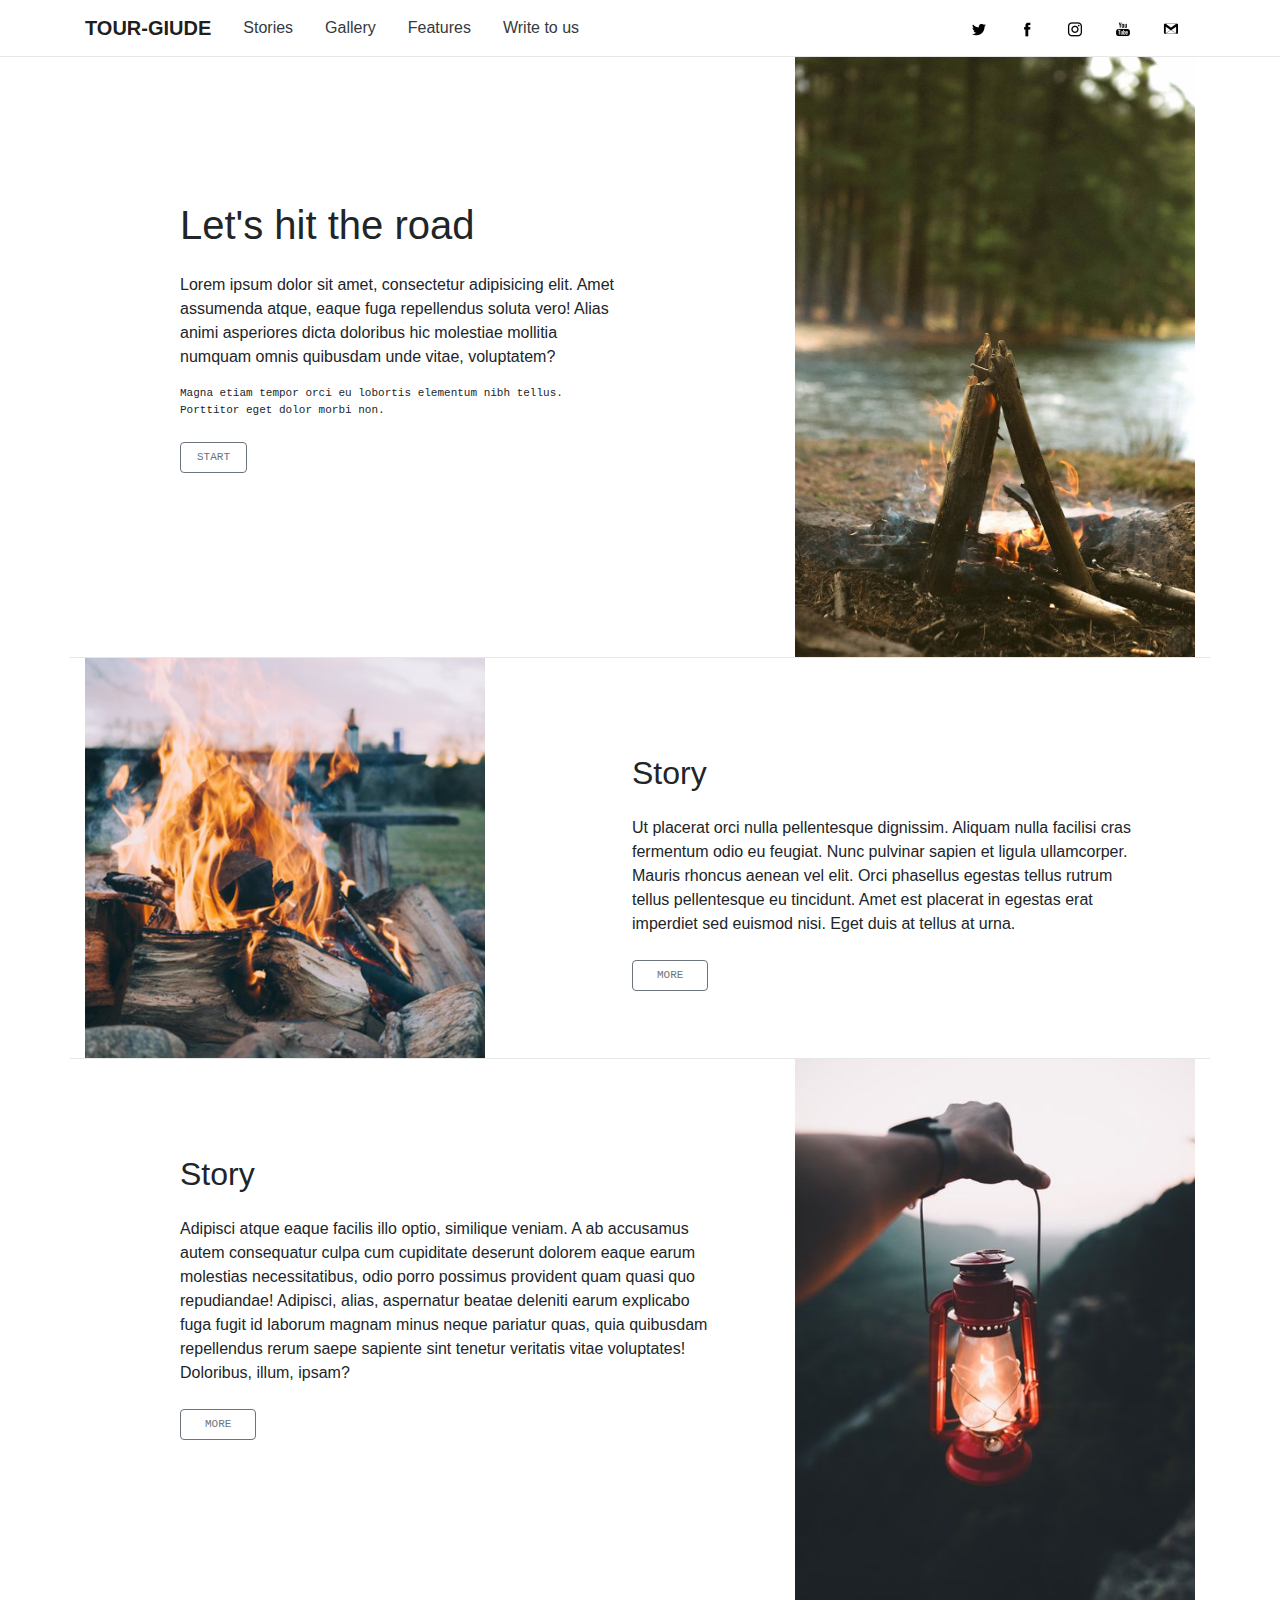
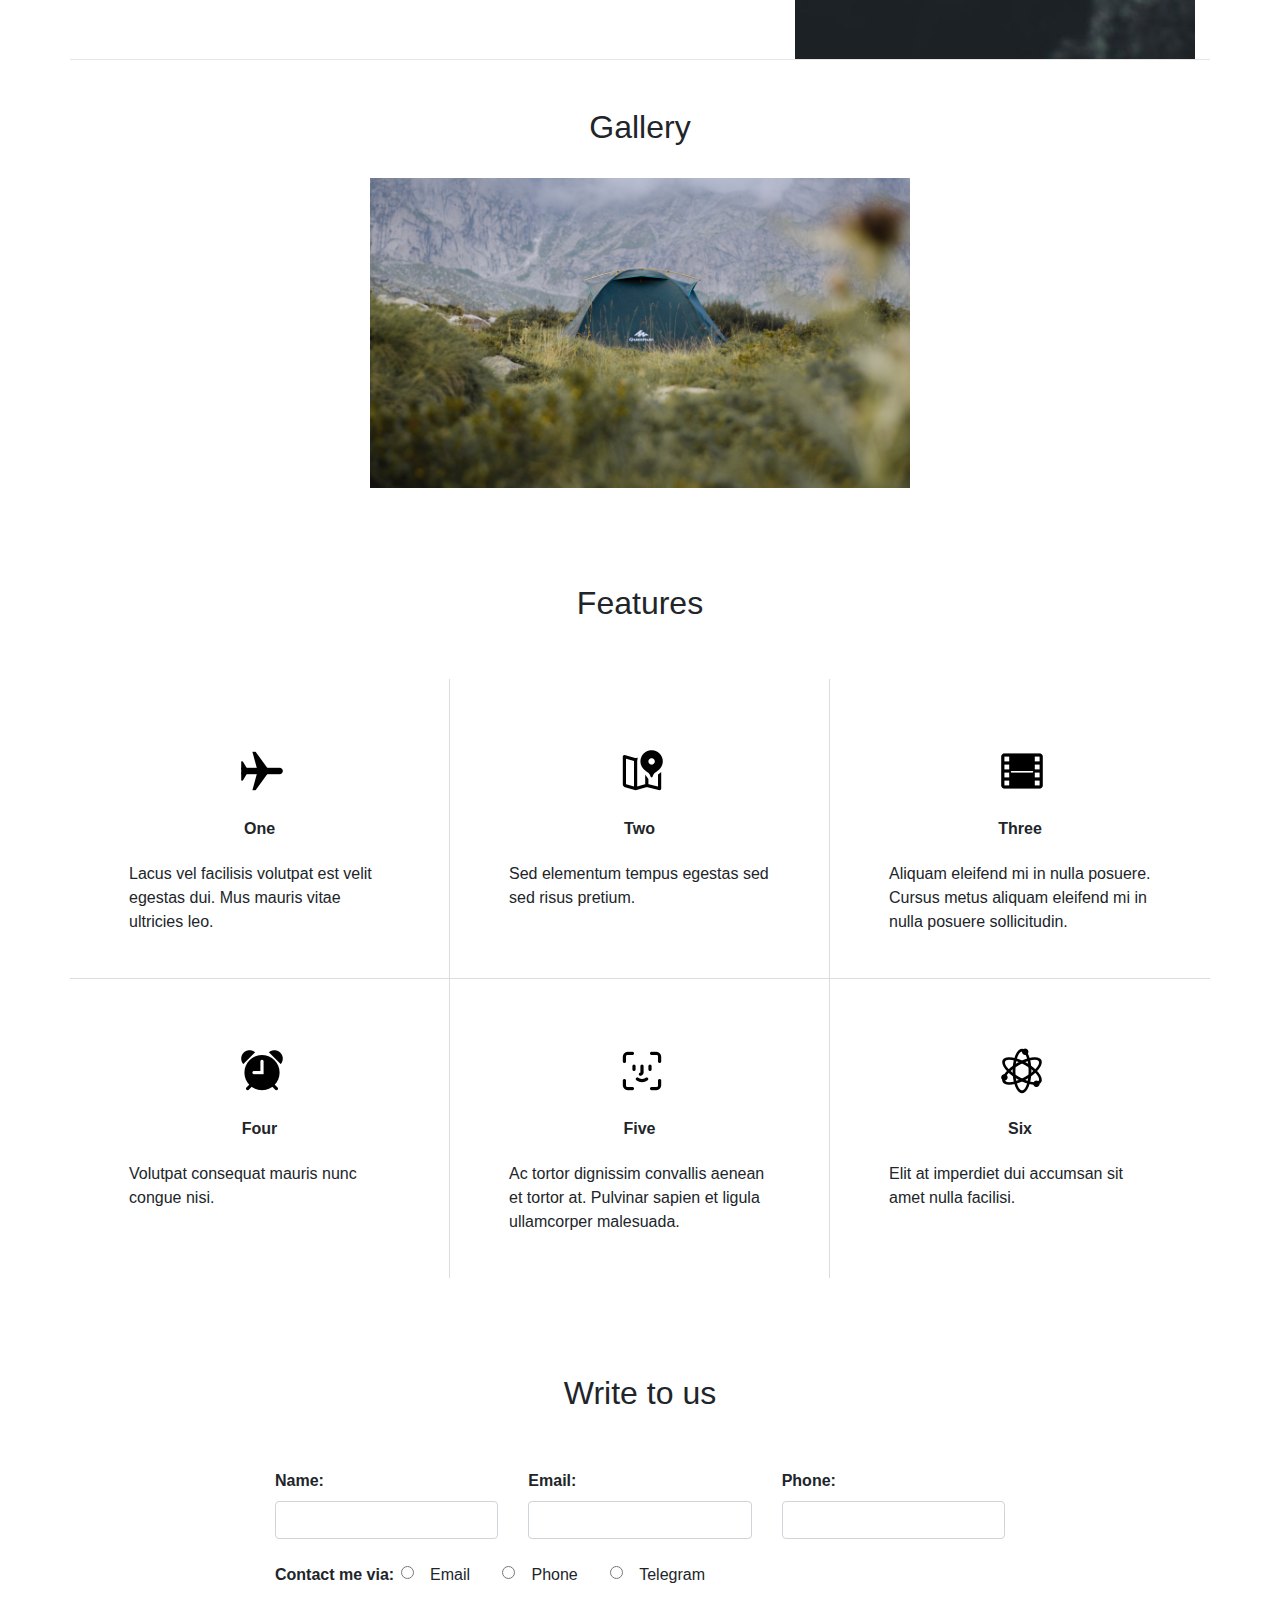
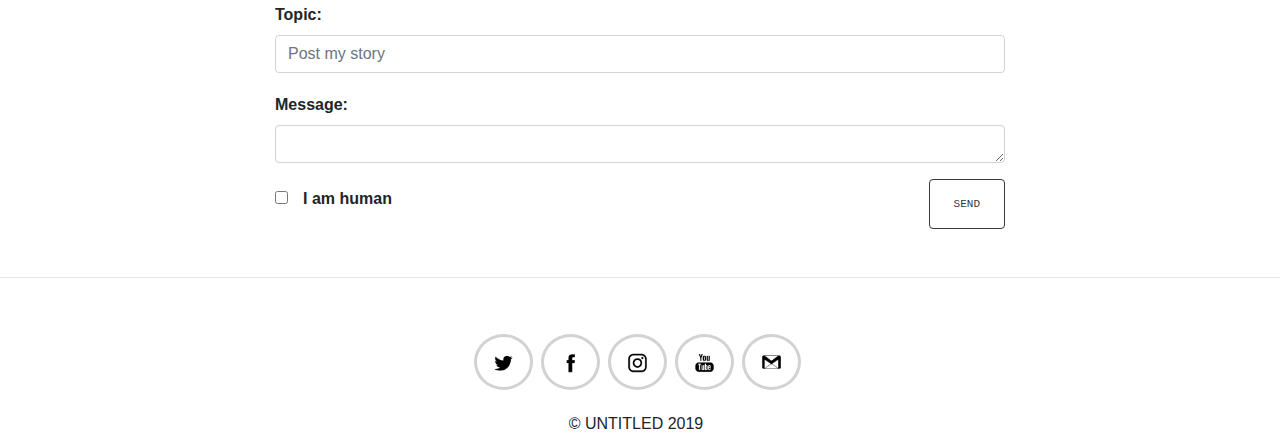
==== commit 64a5f12d: "Corrected layout, prepared for adaptation" ====
--- a/src/Exam/wwwroot/index.html
+++ b/src/Exam/wwwroot/index.html
@@ -47,64 +47,64 @@
 <!-- greeting -->
 <div class="container block">
     <div class="row">
-        <div class="offset-md-1"></div>
-        <div class="col-md-5 mt-5 pt-5">
+        <div class="offset-xl-1 offset-lg-1 offset-md-0"></div>
+        <div class="col-xl-5 col-lg-5 col-md-5 mt-5 pt-5">
             <h1 class="mt-5">Let's hit the road</h1>
             <p class="mt-4"> Lorem ipsum dolor sit amet, consectetur adipisicing elit. Amet assumenda atque, eaque fuga repellendus soluta vero! Alias animi asperiores dicta doloribus hic molestiae mollitia numquam omnis quibusdam unde vitae, voluptatem? </p>
             <p class="mb-4 text-monospace"> Magna etiam tempor orci eu lobortis elementum nibh tellus. Porttitor eget dolor morbi non. </p>
             <button class="btn btn-outline-secondary pl-3 pr-3 text-monospace">START</button>
         </div>
-        <div class="col-md-6 picture"><img alt="Picture" class="float-right h-100" src="lib/images/picture-01.jpg"> </div>
+        <div class="col-xl-6 col-lg-6 col-md-6 picture"><img alt="Picture" class="float-xl-right float-lg-right h-100" src="lib/images/picture-01.jpg"></div>
     </div>
 </div>
 <!-- articles -->
 <div class="container block">
     <div class="row">
-        <div class="col-md-3 picture"><img alt="Picture" class="float-left h-100" src="lib/images/picture-02.png"></div>
-        <div class="offset-md-2"></div>
-        <div class="col-md-6 mt-5">
-            <h2 class="mt-5 ml-3">Story</h2>
-            <p class="mt-4 ml-3"> Ut placerat orci nulla pellentesque dignissim. Aliquam nulla facilisi cras fermentum odio eu feugiat. Nunc pulvinar sapien et ligula ullamcorper. Mauris rhoncus aenean vel elit. Orci phasellus egestas tellus rutrum tellus pellentesque eu tincidunt. Amet est placerat in egestas erat imperdiet sed euismod nisi. Eget duis at tellus at urna. </p>
-            <button class="btn btn-outline-secondary ml-3 mt-2 pl-4 pr-4 text-monospace">MORE</button>
+        <div class="col-xl-3 col-lg-3 col-md-3 picture"><img alt="Picture" class="float-xl-left float-lg-left h-100" src="lib/images/picture-02.png"></div>
+        <div class="offset-xl-2 offset-lg-2 offset-md-3"></div>
+        <div class="col-xl-6 col-lg-6 col-md-5 ml-lg-5 ml-md-5 mt-5">
+            <h2 class="mt-5 ml-3 ml-lg-4 ml-md-5">Story</h2>
+            <p class="mt-4 ml-3 ml-lg-4 ml-md-5"> Ut placerat orci nulla pellentesque dignissim. Aliquam nulla facilisi cras fermentum odio eu feugiat. Nunc pulvinar sapien et ligula ullamcorper. Mauris rhoncus aenean vel elit. Orci phasellus egestas tellus rutrum tellus pellentesque eu tincidunt. Amet est placerat in egestas erat imperdiet sed euismod nisi. Eget duis at tellus at urna. </p>
+            <button class="ml-lg-4 ml-md-5 btn btn-outline-secondary ml-3 mt-2 pl-4 pr-4 text-monospace">MORE</button>
         </div>
     </div>
 </div>
 <!-- articles -->
 <div class="container block">
     <div class="row">
-        <div class="offset-md-1"></div>
-        <div class="col-md-6 mt-5">
+        <div class="offset-xl-1 offset-lg-1 offset-md-1"></div>
+        <div class="col-xl-6 col-lg-5 col-md-4 mt-5">
             <h2 class="mt-5">Story</h2>
             <p class="mt-4"> Adipisci atque eaque facilis illo optio, similique veniam. A ab accusamus autem consequatur culpa cum cupiditate deserunt dolorem eaque earum molestias necessitatibus, odio porro possimus provident quam quasi quo repudiandae! Adipisci, alias, aspernatur beatae deleniti earum explicabo fuga fugit id laborum magnam minus neque pariatur quas, quia quibusdam repellendus rerum saepe sapiente sint tenetur veritatis vitae voluptates! Doloribus, illum, ipsam? </p>
             <button class="btn btn-outline-secondary mt-2 pl-4 pr-4 text-monospace">MORE</button>
         </div>
-        <div class="offset-md-2"></div>
-        <div class="col-md-3 picture"><img alt="Picture" class="float-right h-100" src="lib/images/picture-03.jpg"> </div>
+        <div class="offset-xl-2 offset-lg-3 offset-md-4"></div>
+        <div class="col-xl-3 col-lg-3 col-md-3 picture"><img alt="Picture" class="float-right h-100" src="lib/images/picture-03.jpg"></div>
     </div>
 </div>
 <!-- gallery -->
 <div class="container">
     <div class="row mt-5">
-        <div class="col-md-12">
+        <div class="col-xl-12 col-lg-12 col-md-12">
             <h2 class="text-center">Gallery</h2></div>
     </div>
     <div class="row mt-4">
-        <div class="offset-md-3"></div>
-        <div class="col-md-6">
+        <div class="offset-xl-3 offset-lg-3 offset-md-3"></div>
+        <div class="col-xl-6 col-lg-6 col-md-6">
             <div class="carousel slide carousel-fade" data-ride="carousel" id="carousel-gallery">
                 <div class="carousel-inner">
                     <div class="carousel-item active gallery-item"><img alt="First slide" class="d-block" src="lib/images/gallery-01.jpg">
                         <div class="gallery-overlay">
                             <div class="row">
-                                <div class="col-md-12 mt-5"><span class="text-center text-white">Title</span></div>
-                            </div>
-                            <div class="row mt-4">
-                                <div class="offset-md-2"></div>
-                                <div class="col-md-8"><span class="text-white text-lighter"> Ab adipisci alias consequatur debitis deserunt, esse ex excepturi facere iure iusto labore nam numquam. </span> </div>
-                                <div class="offset-md-2"></div>
-                            </div>
-                            <div class="row">
-                                <div class="col-md-12">
+                                <div class="col-xl-12 col-lg-12 col-md-12 mt-5"><span class="text-center text-white">Title</span> </div>
+                            </div>
+                            <div class="row mt-4">
+                                <div class="offset-xl-2 offset-lg-2 offset-md-2"></div>
+                                <div class="col-xl-8 col-lg-8 col-md-8"><span class="text-white text-lighter"> Ab adipisci alias consequatur debitis deserunt, esse ex excepturi facere iure iusto labore nam numquam. </span> </div>
+                                <div class="offset-xl-2 offset-lg-2 offset-md-2"></div>
+                            </div>
+                            <div class="row">
+                                <div class="col-xl-12 col-lg-12 col-md-12">
                                     <button class="btn btn-outline-light mt-4 pl-4 pr-4 text-monospace">MORE</button>
                                 </div>
                             </div>
@@ -113,15 +113,15 @@
                     <div class="carousel-item gallery-item"><img alt="Second slide" class="d-block" src="lib/images/gallery-02.jpg">
                         <div class="gallery-overlay">
                             <div class="row">
-                                <div class="col-md-12 mt-5"><span class="text-center text-white">Title</span></div>
-                            </div>
-                            <div class="row mt-4">
-                                <div class="offset-md-2"></div>
-                                <div class="col-md-8"><span class="text-white text-lighter"> Purus sit amet luctus venenatis lectus magna fringilla urna porttitor. Mattis pellentesque id nibh tortor. Odio eu feugiat pretium nibh. </span> </div>
-                                <div class="offset-md-2"></div>
-                            </div>
-                            <div class="row">
-                                <div class="col-md-12">
+                                <div class="col-xl-12 col-lg-12 col-md-12 mt-5"><span class="text-center text-white">Title</span> </div>
+                            </div>
+                            <div class="row mt-4">
+                                <div class="offset-xl-2 offset-lg-2 offset-md-2"></div>
+                                <div class="col-xl-8 col-lg-8 col-md-8"><span class="text-white text-lighter"> Purus sit amet luctus venenatis lectus magna fringilla urna porttitor. Mattis pellentesque id nibh tortor. Odio eu feugiat pretium nibh. </span> </div>
+                                <div class="offset-xl-2 offset-lg-2 offset-md-2"></div>
+                            </div>
+                            <div class="row">
+                                <div class="col-xl-12 col-lg-12 col-md-12">
                                     <button class="btn btn-outline-light mt-4 pl-4 pr-4 text-monospace">MORE</button>
                                 </div>
                             </div>
@@ -130,15 +130,15 @@
                     <div class="carousel-item gallery-item"><img alt="Third slide" class="d-block" src="lib/images/gallery-03.jpg">
                         <div class="gallery-overlay">
                             <div class="row">
-                                <div class="col-md-12 mt-5"><span class="text-center text-white">Title</span></div>
-                            </div>
-                            <div class="row mt-4">
-                                <div class="offset-md-2"></div>
-                                <div class="col-md-8"><span class="text-white text-lighter"> Urna id volutpat lacus laoreet non curabitur gravida arcu ac. </span> </div>
-                                <div class="offset-md-2"></div>
-                            </div>
-                            <div class="row">
-                                <div class="col-md-12">
+                                <div class="col-xl-12 col-lg-12 col-md-12 mt-5"><span class="text-center text-white">Title</span> </div>
+                            </div>
+                            <div class="row mt-4">
+                                <div class="offset-xl-2 offset-lg-2 offset-md-2"></div>
+                                <div class="col-xl-8 col-lg-8 col-md-8"><span class="text-white text-lighter"> Urna id volutpat lacus laoreet non curabitur gravida arcu ac. </span> </div>
+                                <div class="offset-xl-2 offset-lg-2 offset-md-2"></div>
+                            </div>
+                            <div class="row">
+                                <div class="col-xl-12 col-md-12">
                                     <button class="btn btn-outline-light mt-4 pl-4 pr-4 text-monospace">MORE</button>
                                 </div>
                             </div>
@@ -147,15 +147,15 @@
                     <div class="carousel-item gallery-item"><img alt="Fourth slide" class="d-block" src="lib/images/gallery-04.jpg">
                         <div class="gallery-overlay">
                             <div class="row">
-                                <div class="col-md-12 mt-5"><span class="text-center text-white">Title</span></div>
-                            </div>
-                            <div class="row mt-4">
-                                <div class="offset-md-2"></div>
-                                <div class="col-md-8"><span class="text-white text-lighter"> Aliquet bibendum enim facilisis gravida neque convallis a cras. Eu turpis egestas pretium aenean pharetra magna. </span> </div>
-                                <div class="offset-md-2"></div>
-                            </div>
-                            <div class="row">
-                                <div class="col-md-12">
+                                <div class="col-xl-12 col-lg-12 col-md-12 mt-5"><span class="text-center text-white">Title</span> </div>
+                            </div>
+                            <div class="row mt-4">
+                                <div class="offset-xl-2 offset-lg-2 offset-md-2"></div>
+                                <div class="col-xl-8 col-lg-8 col-md-8"><span class="text-white text-lighter"> Aliquet bibendum enim facilisis gravida neque convallis a cras. Eu turpis egestas pretium aenean pharetra magna. </span> </div>
+                                <div class="offset-xl-2 offset-lg-2 offset-md-2"></div>
+                            </div>
+                            <div class="row">
+                                <div class="col-xl-12 col-lg-12 col-md-12">
                                     <button class="btn btn-outline-light mt-4 pl-4 pr-4 text-monospace">MORE</button>
                                 </div>
                             </div>
@@ -164,15 +164,15 @@
                     <div class="carousel-item gallery-item"><img alt="Fifth slide" class="d-block" src="lib/images/gallery-05.jpg">
                         <div class="gallery-overlay">
                             <div class="row">
-                                <div class="col-md-12 mt-5"><span class="text-center text-white">Title</span></div>
-                            </div>
-                            <div class="row mt-4">
-                                <div class="offset-md-2"></div>
-                                <div class="col-md-8"><span class="text-white text-lighter"> Quisque egestas diam in arcu cursus euismod quis. Ac tincidunt vitae semper quis lectus nulla at. At consectetur lorem donec massa sapien faucibus. Id porta nibh venenatis cras. </span> </div>
-                                <div class="offset-md-2"></div>
-                            </div>
-                            <div class="row">
-                                <div class="col-md-12">
+                                <div class="col-xl-12 col-lg-12 col-md-12 mt-5"><span class="text-center text-white">Title</span> </div>
+                            </div>
+                            <div class="row mt-4">
+                                <div class="offset-xl-2 offset-lg-2 offset-md-2"></div>
+                                <div class="col-xl-8 col-lg-8 col-md-8"><span class="text-white text-lighter"> Quisque egestas diam in arcu cursus euismod quis. Ac tincidunt vitae semper quis lectus nulla at. At consectetur lorem donec massa sapien faucibus. Id porta nibh venenatis cras. </span> </div>
+                                <div class="offset-xl-2 offset-lg-2 offset-md-2"></div>
+                            </div>
+                            <div class="row">
+                                <div class="col-xl-12 col-lg-12">
                                     <button class="btn btn-outline-light mt-4 pl-4 pr-4 text-monospace">MORE</button>
                                 </div>
                             </div>
@@ -181,15 +181,15 @@
                     <div class="carousel-item gallery-item"><img alt="Sixth slide" class="d-block" src="lib/images/gallery-06.jpg">
                         <div class="gallery-overlay">
                             <div class="row">
-                                <div class="col-md-12 mt-5"><span class="text-center text-white">Title</span></div>
-                            </div>
-                            <div class="row mt-4">
-                                <div class="offset-md-2"></div>
-                                <div class="col-md-8"><span class="text-white text-lighter"> Tincidunt tortor aliquam nulla facilisi cras fermentum. Consequat interdum varius sit amet mattis vulputate enim nulla. </span> </div>
-                                <div class="offset-md-2"></div>
-                            </div>
-                            <div class="row">
-                                <div class="col-md-12">
+                                <div class="col-xl-12 col-lg-12 col-md-12 mt-5"><span class="text-center text-white">Title</span> </div>
+                            </div>
+                            <div class="row mt-4">
+                                <div class="offset-xl-2 offset-lg-2 offset-md-2"></div>
+                                <div class="col-xl-8 col-lg-8 col-md-8"><span class="text-white text-lighter"> Tincidunt tortor aliquam nulla facilisi cras fermentum. Consequat interdum varius sit amet mattis vulputate enim nulla. </span> </div>
+                                <div class="offset-xl-2 offset-lg-2 offset-md-2"></div>
+                            </div>
+                            <div class="row">
+                                <div class="col-xl-12 col-lg-12 col-md-12">
                                     <button class="btn btn-outline-light mt-4 pl-4 pr-4 text-monospace">MORE</button>
                                 </div>
                             </div>
@@ -198,15 +198,15 @@
                     <div class="carousel-item gallery-item"><img alt="Seventh slide" class="d-block" src="lib/images/gallery-07.jpg">
                         <div class="gallery-overlay">
                             <div class="row">
-                                <div class="col-md-12 mt-5"><span class="text-center text-white">Title</span></div>
-                            </div>
-                            <div class="row mt-4">
-                                <div class="offset-md-2"></div>
-                                <div class="col-md-8"><span class="text-white text-lighter"> Egestas purus viverra accumsan in nisl nisi scelerisque. Cras pulvinar mattis nunc sed. </span> </div>
-                                <div class="offset-md-2"></div>
-                            </div>
-                            <div class="row">
-                                <div class="col-md-12">
+                                <div class="col-xl-12 col-lg-12 col-md-12 mt-5"><span class="text-center text-white">Title</span> </div>
+                            </div>
+                            <div class="row mt-4">
+                                <div class="offset-xl-2 offset-lg-2 offset-md-2"></div>
+                                <div class="col-xl-8 col-lg-8 col-md-8"><span class="text-white text-lighter"> Egestas purus viverra accumsan in nisl nisi scelerisque. Cras pulvinar mattis nunc sed. </span> </div>
+                                <div class="offset-xl-2 offset-lg-2 offset-md-2"></div>
+                            </div>
+                            <div class="row">
+                                <div class="col-xl-12 col-lg-12 col-md-12">
                                     <button class="btn btn-outline-light mt-4 pl-4 pr-4 text-monospace">MORE</button>
                                 </div>
                             </div>
@@ -215,15 +215,15 @@
                     <div class="carousel-item gallery-item"><img alt="Eighth slide" class="d-block" src="lib/images/gallery-08.jpg">
                         <div class="gallery-overlay">
                             <div class="row">
-                                <div class="col-md-12 mt-5"><span class="text-center text-white">Title</span></div>
-                            </div>
-                            <div class="row mt-4">
-                                <div class="offset-md-2"></div>
-                                <div class="col-md-8"><span class="text-white text-lighter"> Enim sit amet venenatis urna cursus eget nunc scelerisque viverra. </span> </div>
-                                <div class="offset-md-2"></div>
-                            </div>
-                            <div class="row">
-                                <div class="col-md-12">
+                                <div class="col-xl-12 col-lg-12 col-md-12 mt-5"><span class="text-center text-white">Title</span> </div>
+                            </div>
+                            <div class="row mt-4">
+                                <div class="offset-xl-2 offset-lg-2 offset-md-2"></div>
+                                <div class="col-xl-8 col-lg-8 col-md-8"><span class="text-white text-lighter"> Enim sit amet venenatis urna cursus eget nunc scelerisque viverra. </span> </div>
+                                <div class="offset-xl-2 offset-lg-2 offset-md-2"></div>
+                            </div>
+                            <div class="row">
+                                <div class="col-xl-12 col-lg-12 col-md-12">
                                     <button class="btn btn-outline-light mt-4 pl-4 pr-4 text-monospace">MORE</button>
                                 </div>
                             </div>
@@ -234,153 +234,90 @@
                 <a class="carousel-control-next" data-slide="next" href="#carousel-gallery" role="button"> <span aria-hidden="true" class="carousel-control-next-icon"></span> <span class="sr-only">Next</span> </a>
             </div>
         </div>
-        <div class="offset-md-3"></div>
+        <div class="offset-xl-3 offset-lg-3 offset-md-3"></div>
     </div>
 </div>
 <!-- features -->
 <div class="container">
     <div class="row mt-5">
-        <div class="col-md-12 mt-5">
+        <div class="col-xl-12 col-lg-12 col-md-12 mt-5">
             <h2 class="text-center">Features</h2></div>
     </div>
-    <div class="row mt-5 ml-5">
-        <div class="offset-md-1"></div>
-        <div class="col-md-3 feature-block-up">
-            <div class="row">
-                <div class="offset-md-5"></div>
-                <div class="col-md-7 mt-5"><img alt="Plane icon" src="lib/icons/airplane-48.png"></div>
-            </div>
-            <div class="row">
-                <div class="offset-md-5"></div>
-                <div class="col-md-6 ml-2 mt-4">
-                    <h5 class="font-weight-bold">One</h5></div>
-            </div>
-            <div class="row">
-                <div class="offset-md-1"></div>
-                <div class="col-md-9 mt-3 mb-4 ml-4">
-                    <p>Lacus vel facilisis volutpat est velit egestas dui. Mus mauris vitae ultricies leo.</p>
-                </div>
-            </div>
-        </div>
-        <div class="col-md-3 feature-block-up">
-            <div class="row">
-                <div class="offset-md-5"></div>
-                <div class="col-md-7 mt-5"><img alt="Map icon" src="lib/icons/map_marker-48.png"></div>
-            </div>
-            <div class="row">
-                <div class="offset-md-5"></div>
-                <div class="col-md-6 ml-2 mt-4">
-                    <h5 class="font-weight-bold">Two</h5></div>
-            </div>
-            <div class="row">
-                <div class="offset-md-1"></div>
-                <div class="col-md-9 mt-3 mb-4 ml-4">
-                    <p>Sed elementum tempus egestas sed sed risus pretium.</p>
-                </div>
-            </div>
-        </div>
-        <div class="col-md-3 feature-block-up-l">
-            <div class="row">
-                <div class="offset-md-5"></div>
-                <div class="col-md-7 mt-5"><img alt="Movie icon" src="lib/icons/movie-48.png"></div>
-            </div>
-            <div class="row">
-                <div class="offset-md-5"></div>
-                <div class="col-md-6 mt-4">
-                    <h5 class="font-weight-bold">Three</h5></div>
-            </div>
-            <div class="row">
-                <div class="offset-md-1"></div>
-                <div class="col-md-9 mt-3 mb-4 ml-4">
-                    <p>Aliquam eleifend mi in nulla posuere. Cursus metus aliquam eleifend mi in nulla posuere sollicitudin.</p>
-                </div>
-            </div>
-        </div>
-        <div class="offset-md-1"></div>
-    </div>
-    <div class="row ml-5">
-        <div class="offset-md-1"></div>
-        <div class="col-md-3 feature-block-down">
-            <div class="row">
-                <div class="offset-md-5"></div>
-                <div class="col-md-7 mt-5"><img alt="Alarm icon" src="lib/icons/alarm_clock-48.png"></div>
-            </div>
-            <div class="row">
-                <div class="offset-md-5"></div>
-                <div class="col-md-6 ml-1 mt-4">
-                    <h5 class="font-weight-bold">Four</h5></div>
-            </div>
-            <div class="row">
-                <div class="offset-md-1"></div>
-                <div class="col-md-9 mt-3 mb-4 ml-4">
-                    <p>Volutpat consequat mauris nunc congue nisi.</p>
-                </div>
-            </div>
-        </div>
-        <div class="col-md-3 feature-block-down">
-            <div class="row">
-                <div class="offset-md-5"></div>
-                <div class="col-md-7 mt-5"><img alt="Face icon" src="lib/icons/face-48.png"></div>
-            </div>
-            <div class="row">
-                <div class="offset-md-5"></div>
-                <div class="col-md-6 ml-2 mt-4">
-                    <h5 class="font-weight-bold">Five</h5></div>
-            </div>
-            <div class="row">
-                <div class="offset-md-1"></div>
-                <div class="col-md-9 mt-3 mb-4 ml-4">
-                    <p>Ac tortor dignissim convallis aenean et tortor at. Pulvinar sapien et ligula ullamcorper malesuada.</p>
-                </div>
-            </div>
-        </div>
-        <div class="col-md-3">
-            <div class="row">
-                <div class="offset-md-5"></div>
-                <div class="col-md-7 mt-5"><img alt="Genius icon" src="lib/icons/genius-48.png"></div>
-            </div>
-            <div class="row">
-                <div class="offset-md-5"></div>
-                <div class="col-md-6 mt-4" id="label-genius">
-                    <h5 class="font-weight-bold">Six</h5></div>
-            </div>
-            <div class="row">
-                <div class="offset-md-1"></div>
-                <div class="col-md-9 mt-3 mb-4 ml-4">
-                    <p>Elit at imperdiet dui accumsan sit amet nulla facilisi.</p>
-                </div>
-            </div>
-        </div>
-        <div class="offset-md-1"></div>
+    <div class="row row-cols-1 row-cols-xl-3 row-cols-lg-3 row-cols-md-2 mt-5 features">
+        <div class="col feature-item pt-5">
+            <div class="card">
+                <div class="card-body mr-4 ml-4"> <img alt="Plane icon" src="lib/icons/airplane-48.png" class="offset-md-5">
+                    <h6 class="card-title font-weight-bolder mt-4 text-center">One</h6>
+                    <p class="card-text mt-4 mb-4">Lacus vel facilisis volutpat est velit egestas dui. Mus mauris vitae ultricies leo.</p>
+                </div>
+            </div>
+        </div>
+        <div class="col feature-item pt-5">
+            <div class="card">
+                <div class="card-body mr-4 ml-4"> <img alt="Map icon" src="lib/icons/map_marker-48.png" class="offset-md-5">
+                    <h6 class="card-title font-weight-bolder mt-4 text-center">Two</h6>
+                    <p class="card-text mt-4 mb-4">Sed elementum tempus egestas sed sed risus pretium.</p>
+                </div>
+            </div>
+        </div>
+        <div class="col feature-item pt-5">
+            <div class="card">
+                <div class="card-body mr-4 ml-4"> <img alt="Movie icon" src="lib/icons/movie-48.png" class="offset-md-5">
+                    <h6 class="card-title font-weight-bolder mt-4 text-center">Three</h6>
+                    <p class="card-text mt-4 mb-4">Aliquam eleifend mi in nulla posuere. Cursus metus aliquam eleifend mi in nulla posuere sollicitudin.</p>
+                </div>
+            </div>
+        </div>
+        <div class="col feature-item pt-5">
+            <div class="card">
+                <div class="card-body mr-4 ml-4"> <img alt="Alarm icon" src="lib/icons/alarm_clock-48.png" class="offset-md-5">
+                    <h6 class="card-title font-weight-bolder mt-4 text-center">Four</h6>
+                    <p class="card-text mt-4 mb-4">Volutpat consequat mauris nunc congue nisi.</p>
+                </div>
+            </div>
+        </div>
+        <div class="col feature-item pt-5">
+            <div class="card">
+                <div class="card-body mr-4 ml-4"> <img alt="Face icon" src="lib/icons/face-48.png" class="offset-md-5">
+                    <h6 class="card-title font-weight-bolder mt-4 text-center">Five</h6>
+                    <p class="card-text mt-4 mb-4">Ac tortor dignissim convallis aenean et tortor at. Pulvinar sapien et ligula ullamcorper malesuada.</p>
+                </div>
+            </div>
+        </div>
+        <div class="col feature-item pt-5">
+            <div class="card">
+                <div class="card-body mr-4 ml-4"> <img alt="Genius icon" src="lib/icons/genius-48.png" class="offset-md-5">
+                    <h6 class="card-title font-weight-bolder mt-4 text-center">Six</h6>
+                    <p class="card-text mt-4 mb-4">Elit at imperdiet dui accumsan sit amet nulla facilisi.</p>
+                </div>
+            </div>
+        </div>
     </div>
 </div>
 <!-- write to us -->
 <div class="container">
     <div class="row mt-5">
-        <div class="col-md-12 mt-5">
+        <div class="col-xl-12 col-lg-12 mt-5">
             <h2 class="text-center">Write to us</h2></div>
     </div>
     <div class="row mt-5">
-        <div class="offset-md-2"></div>
-        <div class="col-md-8">
+        <div class="offset-xl-2 offset-lg-2"></div>
+        <div class="col-xl-8 col-lg-8">
             <form id="form" method="post">
                 <div class="row">
-                    <div class="form-group col-md-4">
+                    <div class="form-group col-xl-4 col-lg-4">
                         <label for="user_name" class="font-weight-bolder">Name:</label>
-                        <input type="text" class="form-control" id="user_name" name="user[name]">
-                    </div>
-                    <div class="form-group col-md-4">
+                        <input type="text" class="form-control" id="user_name" name="user[name]"> </div>
+                    <div class="form-group col-xl-4 col-lg-4">
                         <label for="user_email" class="font-weight-bolder">Email:</label>
-                        <input type="email" class="form-control" id="user_email" name="user[email]">
-                    </div>
-                    <div class="form-group col-md-4">
+                        <input type="email" class="form-control" id="user_email" name="user[email]"> </div>
+                    <div class="form-group col-xl-4 col-lg-4">
                         <label for="user_phone" class="font-weight-bolder">Phone:</label>
-                        <input type="tel" class="form-control" id="user_phone" name="user[phone]">
-                    </div>
+                        <input type="tel" class="form-control" id="user_phone" name="user[phone]"> </div>
                 </div>
                 <div class="row mt-2">
-                    <div class="col-md-3 mr-n5"><span class="font-weight-bolder">Contact me via:</span></div>
-                    <div class="col-md-9 mt-n1 ml-n3">
+                    <div class="col-xl-3 col-lg-4 mr-n5"><span class="font-weight-bolder">Contact me via:</span></div>
+                    <div class="col-xl-9 col-lg-8 mt-n1 ml-n3">
                         <div class="form-check form-check-inline">
                             <input class="form-check-input mr-3" type="radio" name="user[contact]" id="user_contact_email" value="Email">
                             <label class="form-check-label mt-1" for="user_contact_email">Email</label>
@@ -396,15 +333,14 @@
                     </div>
                 </div>
                 <div class="row">
-                    <div class="col-md-12 mt-3">
+                    <div class="col-xl-12 col-lg-12 mt-3">
                         <div class="form-group">
                             <label for="user_topic" class="font-weight-bolder">Topic:</label>
-                            <input type="text" name="user[topic]" class="form-control" id="user_topic" placeholder="Post my story">
-                        </div>
+                            <input type="text" name="user[topic]" class="form-control" id="user_topic" placeholder="Post my story"> </div>
                     </div>
                 </div>
                 <div class="row">
-                    <div class="col-md-12">
+                    <div class="col-xl-12 col-lg-12">
                         <div class="form-text">
                             <label for="user_message" class="font-weight-bolder">Message:</label>
                             <textarea id="user_message" name="user[message]" class="form-textarea"></textarea>
@@ -412,19 +348,19 @@
                     </div>
                 </div>
                 <div class="row">
-                    <div class="col-md-11 mt-4">
+                    <div class="col-xl-11 col-lg-11 mt-4">
                         <div class="form-check">
-                            <input class="form-check-input" type="checkbox" value="user_check_correct" id="user_check">
+                            <input class="form-check-input" type="checkbox" name="user[check]" id="user_check">
                             <label class="form-check-label ml-2 font-weight-bolder" for="user_check"> I am human </label>
                         </div>
                     </div>
-                    <div class="col-md-1 mt-2">
+                    <div class="col-xl-1 col-lg-1 mt-2">
                         <button class="btn btn-outline-dark mt-2 pb-3 pt-3 pl-4 pr-4 text-monospace float-right">SEND </button>
                     </div>
                 </div>
             </form>
         </div>
-        <div class="offset-md-2"></div>
+        <div class="offset-xl-2"></div>
     </div>
 </div>
 <!-- footer -->
@@ -432,8 +368,8 @@
     <div class="row mt-5">
         <div class="container">
             <div class="row">
-                <div class="offset-md-4"></div>
-                <div class="col-md-7 mt-2 pl-4">
+                <div class="offset-xl-4 offset-lg-4"></div>
+                <div class="col-xl-7 col-lg-7 mt-2 pl-4">
                     <ul class="list-unstyled list-group list-group-horizontal list-social">
                         <li class="nav-item mr-2">
                             <a class="nav-link" href="#"><img alt="Twitter" src="lib/icons/twitter-128.png"></a>
@@ -454,8 +390,8 @@
                 </div>
             </div>
             <div class="row">
-                <div class="col-md-12 mt-4">
-                    <h6 class="text-center">© UNTITLED 2019</h6> </div>
+                <div class="col-xl-12 col-lg-12 ml-xl-n1 ml-lg-4 mt-4">
+                    <h6 class="text-center">© UNTITLED 2019</h6></div>
             </div>
         </div>
     </div>
--- a/src/Exam/wwwroot/style.css
+++ b/src/Exam/wwwroot/style.css
@@ -23,6 +23,7 @@
 .picture > img {
     width: 400px;
 }
+
 
 /* header */
 
@@ -56,6 +57,7 @@
     height: auto;
     padding: 5px 0;
 }
+
 
 /* blur */
 
@@ -125,21 +127,26 @@
     visibility: visible;
 }
 
+
 /* features */
 
-.feature-block-up,
-.feature-block-down {
+.features .feature-item .card {
+    border: none;
+}
+
+.feature-item:first-child,
+.feature-item:nth-child(2),
+.feature-item:nth-child(3) {
+    border-bottom: 1px solid #DCDCDC;
+}
+
+.feature-item:first-child,
+.feature-item:nth-child(2),
+.feature-item:nth-child(4),
+.feature-item:nth-child(5) {
     border-right: 1px solid #DCDCDC;
 }
 
-.feature-block-up,
-.feature-block-up-l {
-    border-bottom: 1px solid #DCDCDC;
-}
-
-#label-genius {
-    margin-left: 12px;
-}
 
 /* write to us */
 
@@ -161,6 +168,7 @@
     transition: border-color .15s ease-in-out, box-shadow .15s ease-in-out;
 }
 
+
 /* footer */
 
 .block-footer a img {
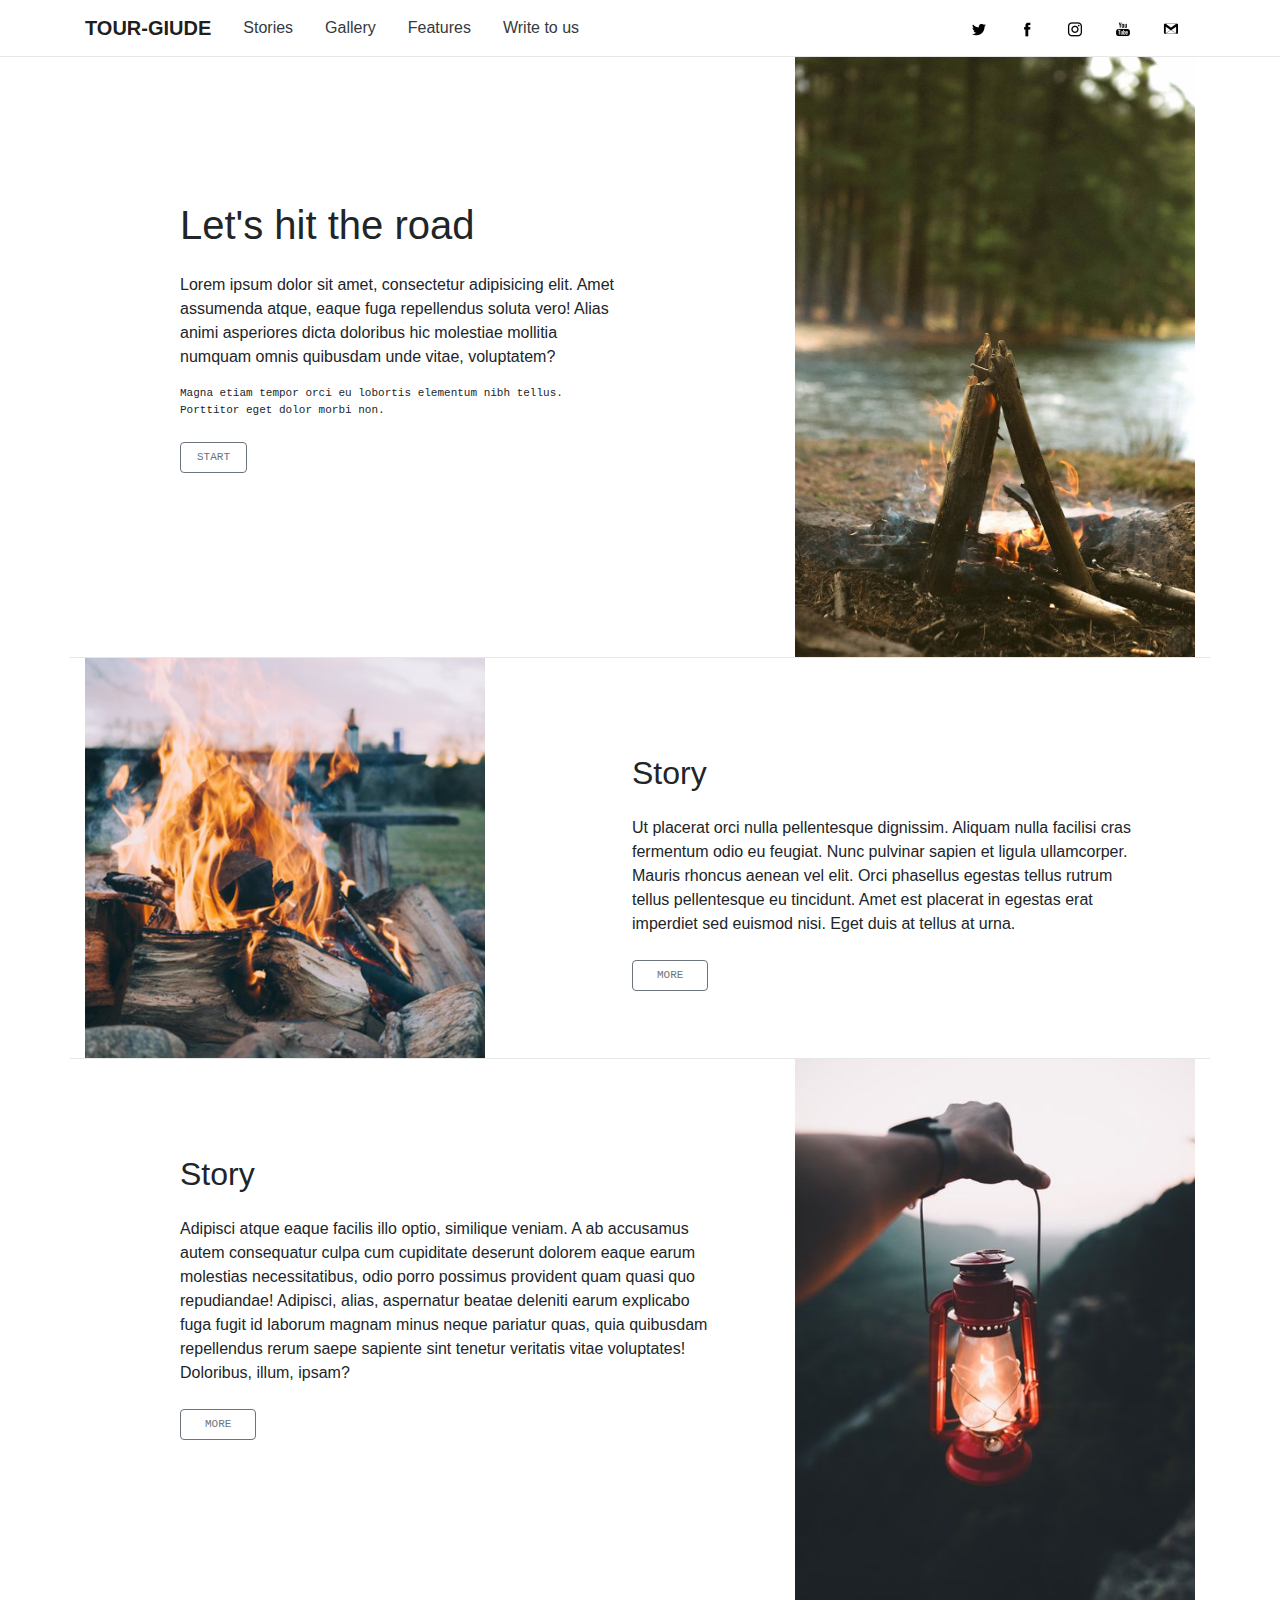
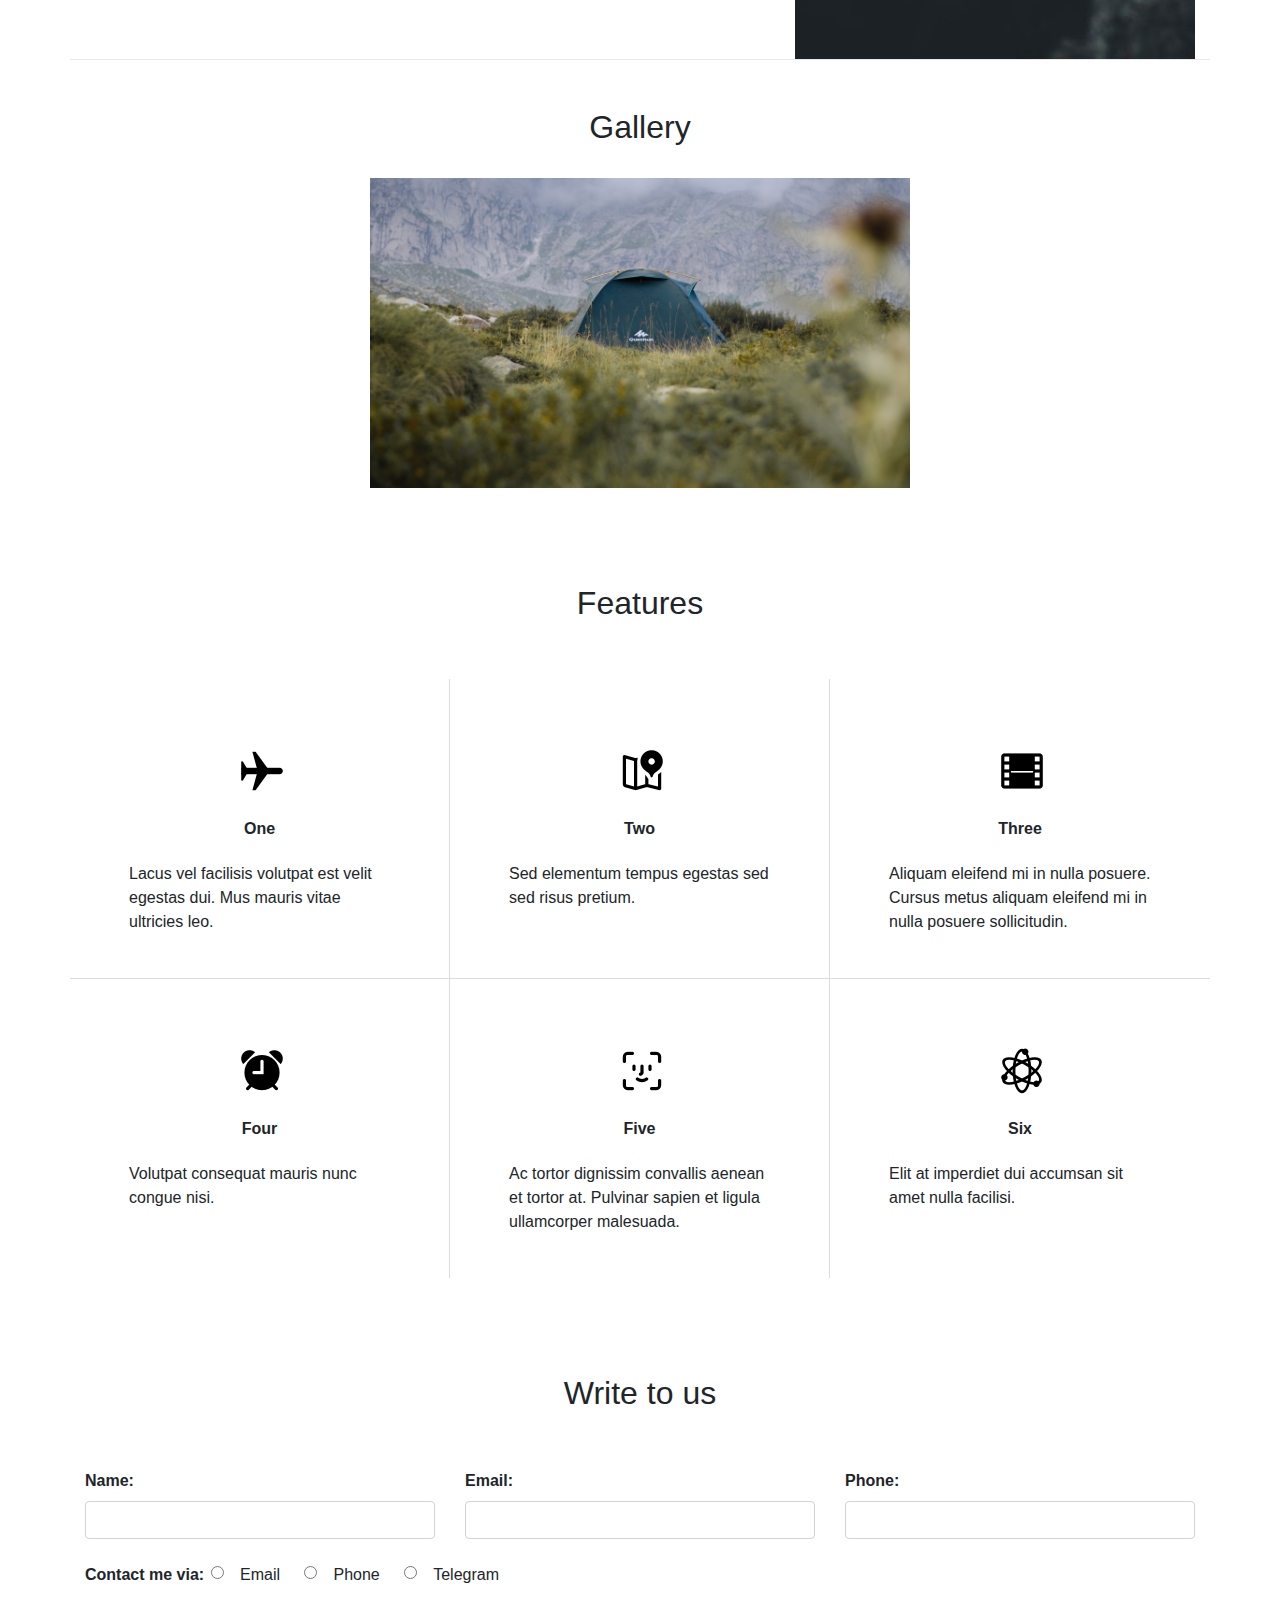
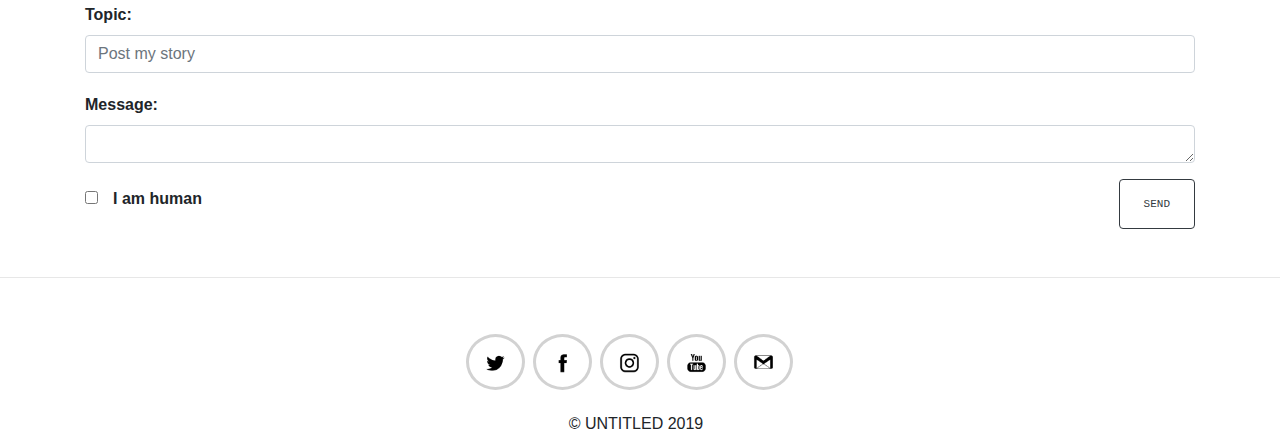
==== commit d9381bdc: "Adapted to width 768px" ====
--- a/src/Exam/wwwroot/index.html
+++ b/src/Exam/wwwroot/index.html
@@ -246,7 +246,7 @@
     <div class="row row-cols-1 row-cols-xl-3 row-cols-lg-3 row-cols-md-2 mt-5 features">
         <div class="col feature-item pt-5">
             <div class="card">
-                <div class="card-body mr-4 ml-4"> <img alt="Plane icon" src="lib/icons/airplane-48.png" class="offset-md-5">
+                <div class="card-body mr-4 ml-4"><img alt="Plane icon" src="lib/icons/airplane-48.png" class="offset-md-5">
                     <h6 class="card-title font-weight-bolder mt-4 text-center">One</h6>
                     <p class="card-text mt-4 mb-4">Lacus vel facilisis volutpat est velit egestas dui. Mus mauris vitae ultricies leo.</p>
                 </div>
@@ -254,7 +254,7 @@
         </div>
         <div class="col feature-item pt-5">
             <div class="card">
-                <div class="card-body mr-4 ml-4"> <img alt="Map icon" src="lib/icons/map_marker-48.png" class="offset-md-5">
+                <div class="card-body mr-4 ml-4"><img alt="Map icon" src="lib/icons/map_marker-48.png" class="offset-md-5">
                     <h6 class="card-title font-weight-bolder mt-4 text-center">Two</h6>
                     <p class="card-text mt-4 mb-4">Sed elementum tempus egestas sed sed risus pretium.</p>
                 </div>
@@ -262,7 +262,7 @@
         </div>
         <div class="col feature-item pt-5">
             <div class="card">
-                <div class="card-body mr-4 ml-4"> <img alt="Movie icon" src="lib/icons/movie-48.png" class="offset-md-5">
+                <div class="card-body mr-4 ml-4"><img alt="Movie icon" src="lib/icons/movie-48.png" class="offset-md-5">
                     <h6 class="card-title font-weight-bolder mt-4 text-center">Three</h6>
                     <p class="card-text mt-4 mb-4">Aliquam eleifend mi in nulla posuere. Cursus metus aliquam eleifend mi in nulla posuere sollicitudin.</p>
                 </div>
@@ -270,7 +270,7 @@
         </div>
         <div class="col feature-item pt-5">
             <div class="card">
-                <div class="card-body mr-4 ml-4"> <img alt="Alarm icon" src="lib/icons/alarm_clock-48.png" class="offset-md-5">
+                <div class="card-body mr-4 ml-4"><img alt="Alarm icon" src="lib/icons/alarm_clock-48.png" class="offset-md-5">
                     <h6 class="card-title font-weight-bolder mt-4 text-center">Four</h6>
                     <p class="card-text mt-4 mb-4">Volutpat consequat mauris nunc congue nisi.</p>
                 </div>
@@ -278,7 +278,7 @@
         </div>
         <div class="col feature-item pt-5">
             <div class="card">
-                <div class="card-body mr-4 ml-4"> <img alt="Face icon" src="lib/icons/face-48.png" class="offset-md-5">
+                <div class="card-body mr-4 ml-4"><img alt="Face icon" src="lib/icons/face-48.png" class="offset-md-5">
                     <h6 class="card-title font-weight-bolder mt-4 text-center">Five</h6>
                     <p class="card-text mt-4 mb-4">Ac tortor dignissim convallis aenean et tortor at. Pulvinar sapien et ligula ullamcorper malesuada.</p>
                 </div>
@@ -286,7 +286,7 @@
         </div>
         <div class="col feature-item pt-5">
             <div class="card">
-                <div class="card-body mr-4 ml-4"> <img alt="Genius icon" src="lib/icons/genius-48.png" class="offset-md-5">
+                <div class="card-body mr-4 ml-4"><img alt="Genius icon" src="lib/icons/genius-48.png" class="offset-md-5">
                     <h6 class="card-title font-weight-bolder mt-4 text-center">Six</h6>
                     <p class="card-text mt-4 mb-4">Elit at imperdiet dui accumsan sit amet nulla facilisi.</p>
                 </div>
@@ -301,46 +301,49 @@
             <h2 class="text-center">Write to us</h2></div>
     </div>
     <div class="row mt-5">
-        <div class="offset-xl-2 offset-lg-2"></div>
-        <div class="col-xl-8 col-lg-8">
+        <div class="col-xl-12 col-lg-12 col-md-12">
             <form id="form" method="post">
                 <div class="row">
-                    <div class="form-group col-xl-4 col-lg-4">
+                    <div class="form-group col-xl-4 col-lg-4 col-md-4">
                         <label for="user_name" class="font-weight-bolder">Name:</label>
-                        <input type="text" class="form-control" id="user_name" name="user[name]"> </div>
-                    <div class="form-group col-xl-4 col-lg-4">
+                        <input type="text" class="form-control" id="user_name" name="user[name]">
+                    </div>
+                    <div class="form-group col-xl-4 col-lg-4 col-md-4">
                         <label for="user_email" class="font-weight-bolder">Email:</label>
-                        <input type="email" class="form-control" id="user_email" name="user[email]"> </div>
-                    <div class="form-group col-xl-4 col-lg-4">
+                        <input type="email" class="form-control" id="user_email" name="user[email]">
+                    </div>
+                    <div class="form-group col-xl-4 col-lg-4 col-md-4">
                         <label for="user_phone" class="font-weight-bolder">Phone:</label>
-                        <input type="tel" class="form-control" id="user_phone" name="user[phone]"> </div>
+                        <input type="tel" class="form-control" id="user_phone" name="user[phone]">
+                    </div>
                 </div>
                 <div class="row mt-2">
-                    <div class="col-xl-3 col-lg-4 mr-n5"><span class="font-weight-bolder">Contact me via:</span></div>
-                    <div class="col-xl-9 col-lg-8 mt-n1 ml-n3">
+                    <div class="col-xl-2 col-lg-2 col-md-3 mr-xl-n5 mr-lg-n3 mr-md-n5"><span class="font-weight-bolder">Contact me via:</span> </div>
+                    <div class="col-xl-9 col-lg-8 col-md-9 mt-n1 ml-xl-n3 ml-lg-n3">
                         <div class="form-check form-check-inline">
                             <input class="form-check-input mr-3" type="radio" name="user[contact]" id="user_contact_email" value="Email">
                             <label class="form-check-label mt-1" for="user_contact_email">Email</label>
                         </div>
-                        <div class="form-check form-check-inline ml-3">
+                        <div class="form-check form-check-inline ml-2">
                             <input class="form-check-input mr-3" type="radio" name="user[contact]" id="user_contact_phone" value="Phone">
                             <label class="form-check-label mt-1" for="user_contact_phone">Phone</label>
                         </div>
-                        <div class="form-check form-check-inline ml-3">
+                        <div class="form-check form-check-inline ml-2">
                             <input class="form-check-input mr-3" type="radio" name="user[contact]" id="user_contact_telegram" value="Telegram">
                             <label class="form-check-label mt-1" for="user_contact_telegram">Telegram</label>
                         </div>
                     </div>
                 </div>
                 <div class="row">
-                    <div class="col-xl-12 col-lg-12 mt-3">
+                    <div class="col-xl-12 col-lg-12 col-md-12 mt-3">
                         <div class="form-group">
                             <label for="user_topic" class="font-weight-bolder">Topic:</label>
-                            <input type="text" name="user[topic]" class="form-control" id="user_topic" placeholder="Post my story"> </div>
+                            <input type="text" name="user[topic]" class="form-control" id="user_topic" placeholder="Post my story">
+                        </div>
                     </div>
                 </div>
                 <div class="row">
-                    <div class="col-xl-12 col-lg-12">
+                    <div class="col-xl-12 col-lg-12 col-md-12">
                         <div class="form-text">
                             <label for="user_message" class="font-weight-bolder">Message:</label>
                             <textarea id="user_message" name="user[message]" class="form-textarea"></textarea>
@@ -348,19 +351,18 @@
                     </div>
                 </div>
                 <div class="row">
-                    <div class="col-xl-11 col-lg-11 mt-4">
+                    <div class="col-xl-11 col-lg-11 col-md-11 mt-4">
                         <div class="form-check">
                             <input class="form-check-input" type="checkbox" name="user[check]" id="user_check">
                             <label class="form-check-label ml-2 font-weight-bolder" for="user_check"> I am human </label>
                         </div>
                     </div>
-                    <div class="col-xl-1 col-lg-1 mt-2">
+                    <div class="col-xl-1 col-lg-1 col-md-1 mt-2">
                         <button class="btn btn-outline-dark mt-2 pb-3 pt-3 pl-4 pr-4 text-monospace float-right">SEND </button>
                     </div>
                 </div>
             </form>
         </div>
-        <div class="offset-xl-2"></div>
     </div>
 </div>
 <!-- footer -->
@@ -368,8 +370,8 @@
     <div class="row mt-5">
         <div class="container">
             <div class="row">
-                <div class="offset-xl-4 offset-lg-4"></div>
-                <div class="col-xl-7 col-lg-7 mt-2 pl-4">
+                <div class="offset-xl-4 offset-lg-4 offset-md-3"></div>
+                <div class="col-xl-7 col-lg-7 col-md-7 mt-2 pl-4 pl-md-3">
                     <ul class="list-unstyled list-group list-group-horizontal list-social">
                         <li class="nav-item mr-2">
                             <a class="nav-link" href="#"><img alt="Twitter" src="lib/icons/twitter-128.png"></a>
@@ -390,7 +392,7 @@
                 </div>
             </div>
             <div class="row">
-                <div class="col-xl-12 col-lg-12 ml-xl-n1 ml-lg-4 mt-4">
+                <div class="col-xl-12 col-lg-12 col-md-12 ml-xl-n1 ml-lg-4 mt-4">
                     <h6 class="text-center">© UNTITLED 2019</h6></div>
             </div>
         </div>
--- a/src/Exam/wwwroot/style.css
+++ b/src/Exam/wwwroot/style.css
@@ -147,6 +147,20 @@
     border-right: 1px solid #DCDCDC;
 }
 
+@media only screen and (max-width: 991px) {
+    .feature-item:nth-child(2),
+    .feature-item:nth-child(4) {
+        border-right: none;
+    }
+
+    .feature-item:nth-child(3) {
+        border-right: 1px solid #DCDCDC;
+    }
+
+    .feature-item:nth-child(4) {
+        border-bottom: 1px solid #DCDCDC;
+    }
+}
 
 /* write to us */
 
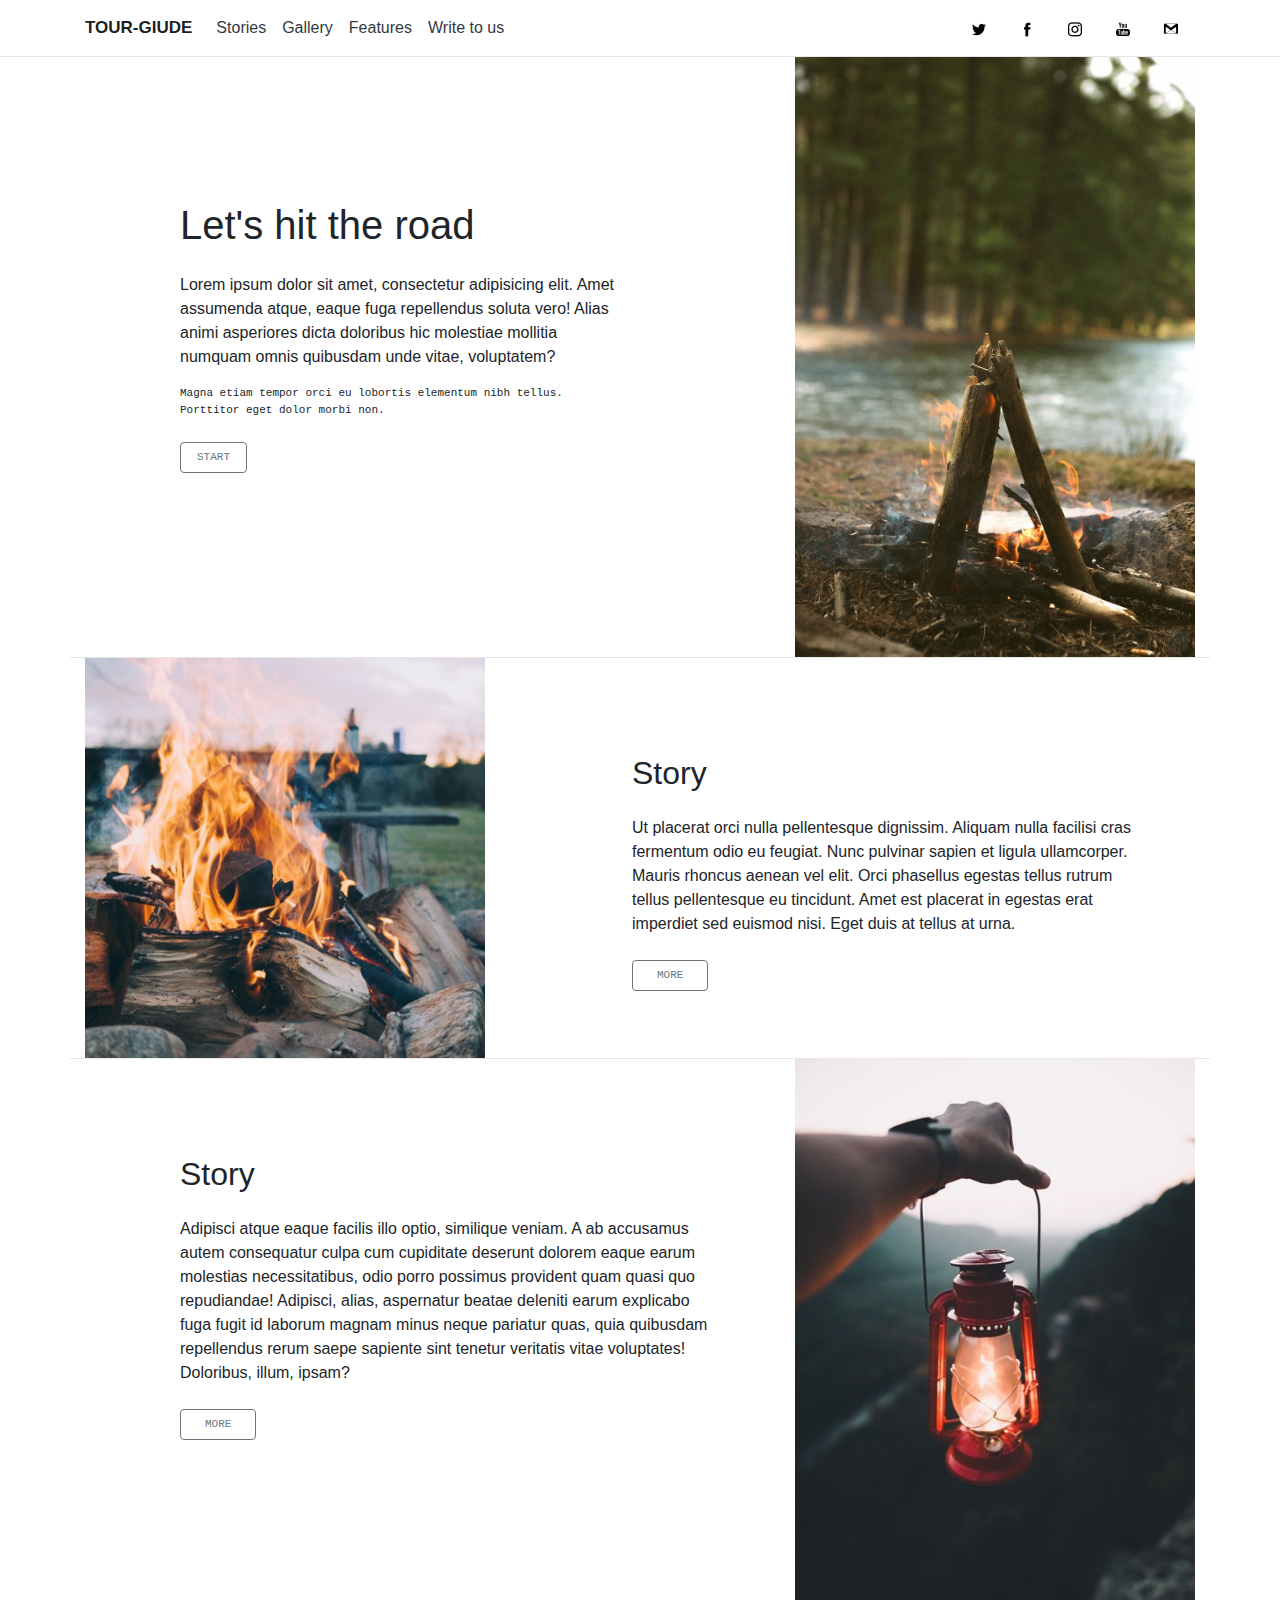
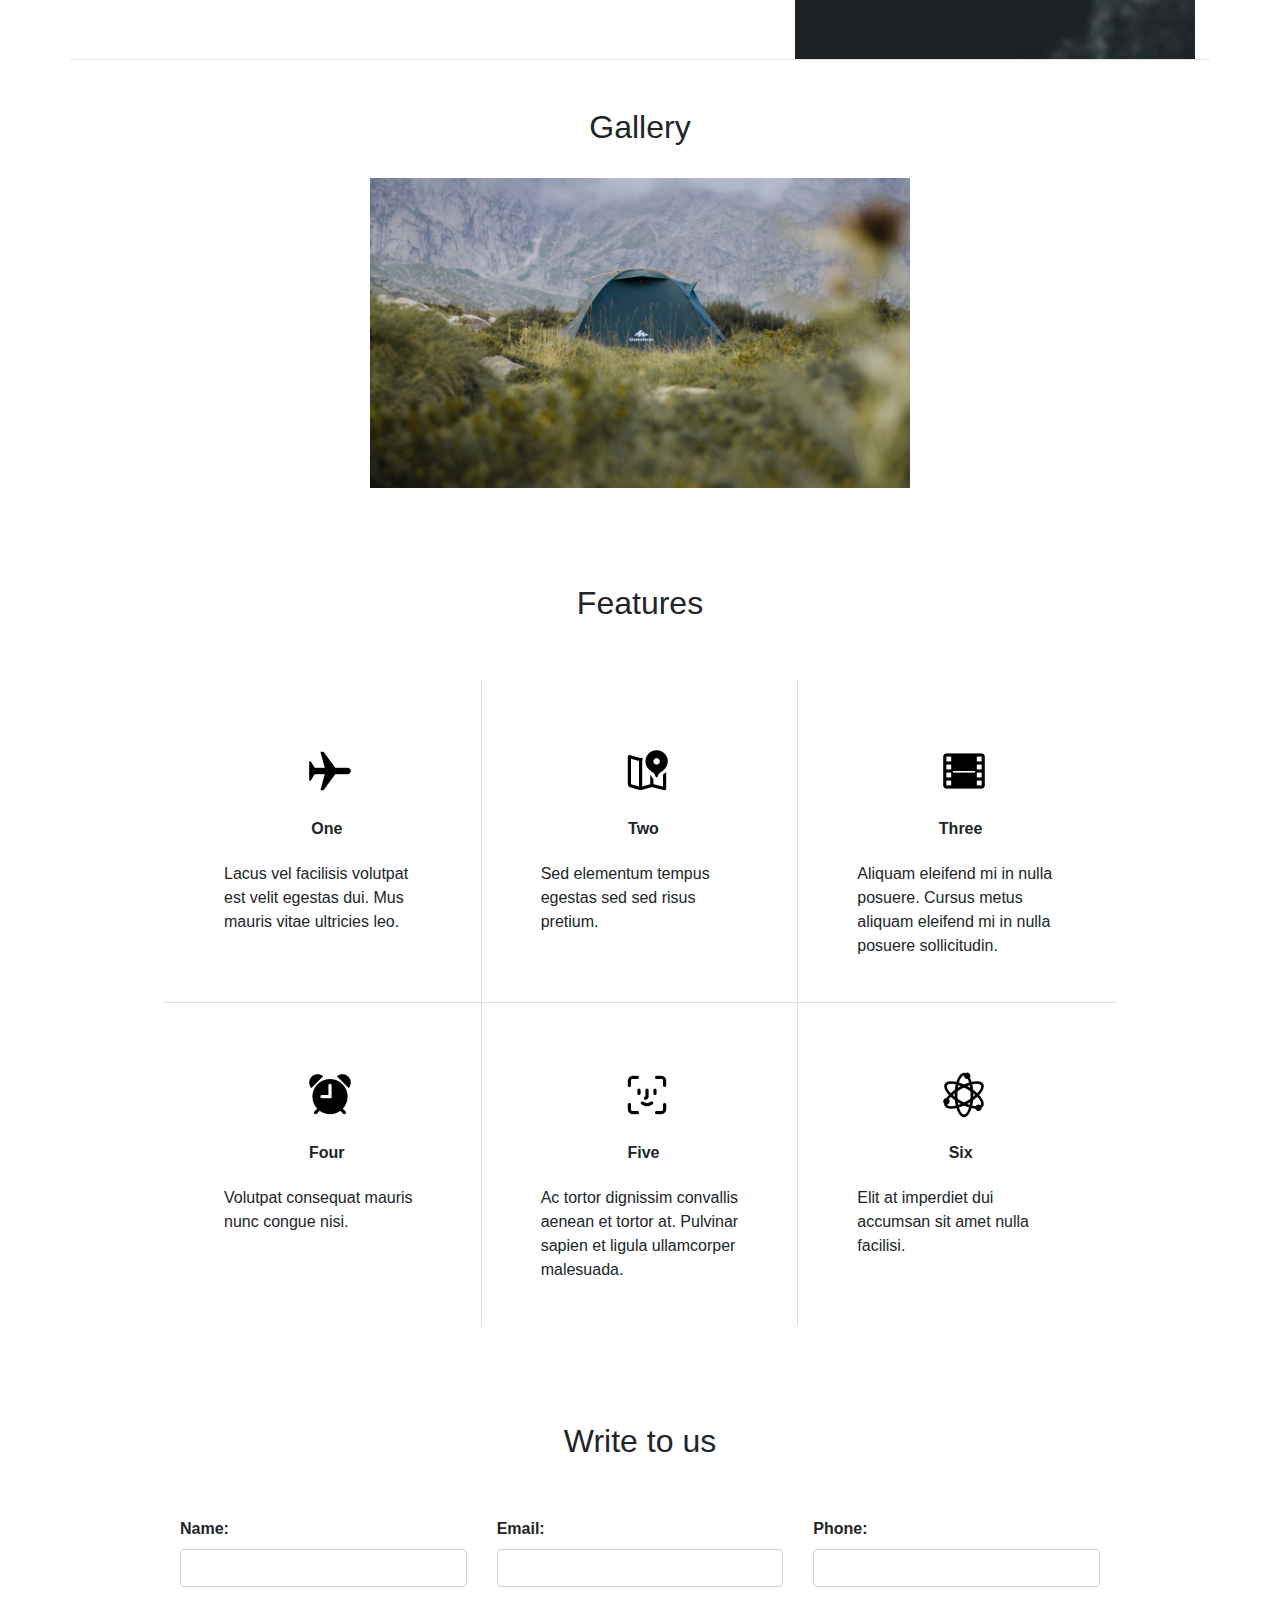
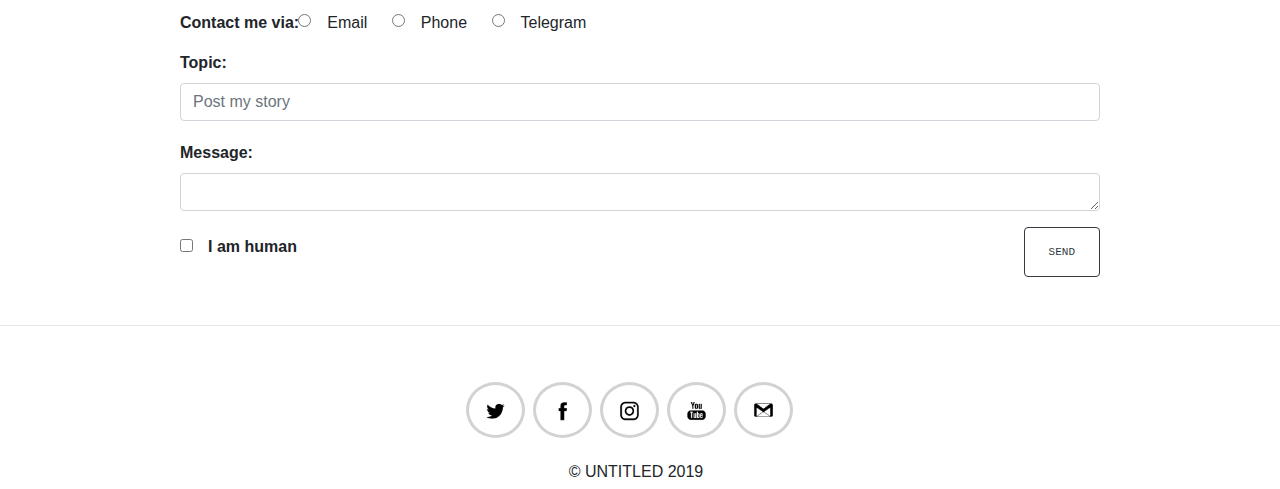
==== commit 82443511: "Prepared for verification" ====
--- a/src/Exam/wwwroot/index.html
+++ b/src/Exam/wwwroot/index.html
@@ -12,16 +12,19 @@
 
 <body>
 <!-- header -->
-<nav class="navbar navbar-expand-lg navbar-light bg-light block" id="header">
+<nav class="navbar navbar-light bg-light block navbar-expand-lg" id="header">
     <div class="container">
-        <!-- brand --><a class="navbar-brand" href="#">TOUR-GIUDE</a>
-        <!-- links -->
-        <ul class="nav nav-pills mr-auto">
-            <li class="nav-item"><a class="nav-link text-dark" href="#">Stories</a></li>
-            <li class="nav-item"><a class="nav-link text-dark" href="#">Gallery</a></li>
-            <li class="nav-item"><a class="nav-link text-dark" href="#">Features</a></li>
-            <li class="nav-item"><a class="nav-link text-dark" href="#">Write to us</a></li>
-        </ul>
+        <!-- brand --><a class="font-weight-bold navbar-brand" href="#">TOUR-GIUDE</a>
+        <button class="navbar-toggler" type="button" data-target="#header-links" data-toggle="collapse"> <span class="navbar-toggler-icon"></span> </button>
+        <div class="collapse navbar-collapse" id="header-links">
+            <!-- links -->
+            <ul class="navbar-nav">
+                <li class="nav-item"><a class="nav-link text-dark" href="#stories">Stories</a></li>
+                <li class="nav-item"><a class="nav-link text-dark" href="#gallery">Gallery</a></li>
+                <li class="nav-item"><a class="nav-link text-dark" href="#features">Features</a></li>
+                <li class="nav-item"><a class="nav-link text-dark" href="#write-to-us">Write to us</a></li>
+            </ul>
+        </div>
         <!-- social media -->
         <div class="d-md-none d-lg-block" id="header-social-media">
             <ul class="nav nav-pills mr-auto">
@@ -51,10 +54,8 @@
         <div class="col-xl-5 col-lg-5 col-md-5 mt-5 pt-5">
             <h1 class="mt-5">Let's hit the road</h1>
             <p class="mt-4"> Lorem ipsum dolor sit amet, consectetur adipisicing elit. Amet assumenda atque, eaque fuga repellendus soluta vero! Alias animi asperiores dicta doloribus hic molestiae mollitia numquam omnis quibusdam unde vitae, voluptatem? </p>
-            <p class="mb-4 text-monospace"> Magna etiam tempor orci eu lobortis elementum nibh tellus. Porttitor eget dolor morbi non. </p>
-            <button class="btn btn-outline-secondary pl-3 pr-3 text-monospace">START</button>
-        </div>
-        <div class="col-xl-6 col-lg-6 col-md-6 picture"><img alt="Picture" class="float-xl-right float-lg-right h-100" src="lib/images/picture-01.jpg"></div>
+            <p class="mb-4 text-monospace"> Magna etiam tempor orci eu lobortis elementum nibh tellus. Porttitor eget dolor morbi non. </p> <a type="button" href="#" class="btn btn-outline-secondary pl-3 pr-3 text-monospace">START</a> </div>
+        <div class="col-xl-6 col-lg-6 col-md-6 col-sm-6 picture"><img alt="Picture" class="float-xl-right float-lg-right h-100" src="lib/images/picture-01.jpg"></div>
     </div>
 </div>
 <!-- articles -->
@@ -63,10 +64,8 @@
         <div class="col-xl-3 col-lg-3 col-md-3 picture"><img alt="Picture" class="float-xl-left float-lg-left h-100" src="lib/images/picture-02.png"></div>
         <div class="offset-xl-2 offset-lg-2 offset-md-3"></div>
         <div class="col-xl-6 col-lg-6 col-md-5 ml-lg-5 ml-md-5 mt-5">
-            <h2 class="mt-5 ml-3 ml-lg-4 ml-md-5">Story</h2>
-            <p class="mt-4 ml-3 ml-lg-4 ml-md-5"> Ut placerat orci nulla pellentesque dignissim. Aliquam nulla facilisi cras fermentum odio eu feugiat. Nunc pulvinar sapien et ligula ullamcorper. Mauris rhoncus aenean vel elit. Orci phasellus egestas tellus rutrum tellus pellentesque eu tincidunt. Amet est placerat in egestas erat imperdiet sed euismod nisi. Eget duis at tellus at urna. </p>
-            <button class="ml-lg-4 ml-md-5 btn btn-outline-secondary ml-3 mt-2 pl-4 pr-4 text-monospace">MORE</button>
-        </div>
+            <h2 class="mt-5 ml-3 ml-lg-4 ml-md-5" id="stories">Story</h2>
+            <p class="mt-4 ml-3 ml-lg-4 ml-md-5"> Ut placerat orci nulla pellentesque dignissim. Aliquam nulla facilisi cras fermentum odio eu feugiat. Nunc pulvinar sapien et ligula ullamcorper. Mauris rhoncus aenean vel elit. Orci phasellus egestas tellus rutrum tellus pellentesque eu tincidunt. Amet est placerat in egestas erat imperdiet sed euismod nisi. Eget duis at tellus at urna. </p> <a type="button" href="#" class="ml-lg-4 ml-md-5 btn btn-outline-secondary ml-3 mt-2 pl-4 pr-4 text-monospace">MORE</a> </div>
     </div>
 </div>
 <!-- articles -->
@@ -75,9 +74,7 @@
         <div class="offset-xl-1 offset-lg-1 offset-md-1"></div>
         <div class="col-xl-6 col-lg-5 col-md-4 mt-5">
             <h2 class="mt-5">Story</h2>
-            <p class="mt-4"> Adipisci atque eaque facilis illo optio, similique veniam. A ab accusamus autem consequatur culpa cum cupiditate deserunt dolorem eaque earum molestias necessitatibus, odio porro possimus provident quam quasi quo repudiandae! Adipisci, alias, aspernatur beatae deleniti earum explicabo fuga fugit id laborum magnam minus neque pariatur quas, quia quibusdam repellendus rerum saepe sapiente sint tenetur veritatis vitae voluptates! Doloribus, illum, ipsam? </p>
-            <button class="btn btn-outline-secondary mt-2 pl-4 pr-4 text-monospace">MORE</button>
-        </div>
+            <p class="mt-4"> Adipisci atque eaque facilis illo optio, similique veniam. A ab accusamus autem consequatur culpa cum cupiditate deserunt dolorem eaque earum molestias necessitatibus, odio porro possimus provident quam quasi quo repudiandae! Adipisci, alias, aspernatur beatae deleniti earum explicabo fuga fugit id laborum magnam minus neque pariatur quas, quia quibusdam repellendus rerum saepe sapiente sint tenetur veritatis vitae voluptates! Doloribus, illum, ipsam? </p> <a type="button" href="#" class="btn btn-outline-secondary mt-2 pl-4 pr-4 text-monospace">MORE</a> </div>
         <div class="offset-xl-2 offset-lg-3 offset-md-4"></div>
         <div class="col-xl-3 col-lg-3 col-md-3 picture"><img alt="Picture" class="float-right h-100" src="lib/images/picture-03.jpg"></div>
     </div>
@@ -86,7 +83,7 @@
 <div class="container">
     <div class="row mt-5">
         <div class="col-xl-12 col-lg-12 col-md-12">
-            <h2 class="text-center">Gallery</h2></div>
+            <h2 class="text-center" id="gallery">Gallery</h2></div>
     </div>
     <div class="row mt-4">
         <div class="offset-xl-3 offset-lg-3 offset-md-3"></div>
@@ -241,84 +238,87 @@
 <div class="container">
     <div class="row mt-5">
         <div class="col-xl-12 col-lg-12 col-md-12 mt-5">
-            <h2 class="text-center">Features</h2></div>
-    </div>
-    <div class="row row-cols-1 row-cols-xl-3 row-cols-lg-3 row-cols-md-2 mt-5 features">
-        <div class="col feature-item pt-5">
-            <div class="card">
-                <div class="card-body mr-4 ml-4"><img alt="Plane icon" src="lib/icons/airplane-48.png" class="offset-md-5">
-                    <h6 class="card-title font-weight-bolder mt-4 text-center">One</h6>
-                    <p class="card-text mt-4 mb-4">Lacus vel facilisis volutpat est velit egestas dui. Mus mauris vitae ultricies leo.</p>
+            <h2 class="text-center" id="features">Features</h2></div>
+    </div>
+    <div class="row">
+        <div class="offset-xl-1 col-xl-10">
+            <div class="row row-cols-1 row-cols-xl-3 row-cols-lg-3 row-cols-md-2 mt-5 features">
+                <div class="col feature-item pt-5">
+                    <div class="card">
+                        <div class="card-body mr-4 ml-4"><img alt="Plane icon" src="lib/icons/airplane-48.png" class="offset-md-5">
+                            <h6 class="card-title font-weight-bolder mt-4 text-center ml-2">One</h6>
+                            <p class="card-text mt-4 mb-4">Lacus vel facilisis volutpat est velit egestas dui. Mus mauris vitae ultricies leo.</p>
+                        </div>
+                    </div>
+                </div>
+                <div class="col feature-item pt-5">
+                    <div class="card">
+                        <div class="card-body mr-4 ml-4"><img alt="Map icon" src="lib/icons/map_marker-48.png" class="offset-md-5">
+                            <h6 class="card-title font-weight-bolder mt-4 text-center ml-2">Two</h6>
+                            <p class="card-text mt-4 mb-4">Sed elementum tempus egestas sed sed risus pretium.</p>
+                        </div>
+                    </div>
+                </div>
+                <div class="col feature-item pt-5">
+                    <div class="card">
+                        <div class="card-body mr-4 ml-4"><img alt="Movie icon" src="lib/icons/movie-48.png" class="offset-md-5">
+                            <h6 class="card-title font-weight-bolder mt-4 text-center ml-2">Three</h6>
+                            <p class="card-text mt-4 mb-4">Aliquam eleifend mi in nulla posuere. Cursus metus aliquam eleifend mi in nulla posuere sollicitudin.</p>
+                        </div>
+                    </div>
+                </div>
+                <div class="col feature-item pt-5">
+                    <div class="card">
+                        <div class="card-body mr-4 ml-4"><img alt="Alarm icon" src="lib/icons/alarm_clock-48.png" class="offset-md-5">
+                            <h6 class="card-title font-weight-bolder mt-4 text-center ml-2">Four</h6>
+                            <p class="card-text mt-4 mb-4">Volutpat consequat mauris nunc congue nisi.</p>
+                        </div>
+                    </div>
+                </div>
+                <div class="col feature-item pt-5">
+                    <div class="card">
+                        <div class="card-body mr-4 ml-4"><img alt="Face icon" src="lib/icons/face-48.png" class="offset-md-5">
+                            <h6 class="card-title font-weight-bolder mt-4 text-center ml-2">Five</h6>
+                            <p class="card-text mt-4 mb-4">Ac tortor dignissim convallis aenean et tortor at. Pulvinar sapien et ligula ullamcorper malesuada.</p>
+                        </div>
+                    </div>
+                </div>
+                <div class="col feature-item pt-5">
+                    <div class="card">
+                        <div class="card-body mr-4 ml-4"><img alt="Genius icon" src="lib/icons/genius-48.png" class="offset-md-5">
+                            <h6 class="card-title font-weight-bolder mt-4 text-center ml-2">Six</h6>
+                            <p class="card-text mt-4 mb-4">Elit at imperdiet dui accumsan sit amet nulla facilisi.</p>
+                        </div>
+                    </div>
                 </div>
             </div>
         </div>
-        <div class="col feature-item pt-5">
-            <div class="card">
-                <div class="card-body mr-4 ml-4"><img alt="Map icon" src="lib/icons/map_marker-48.png" class="offset-md-5">
-                    <h6 class="card-title font-weight-bolder mt-4 text-center">Two</h6>
-                    <p class="card-text mt-4 mb-4">Sed elementum tempus egestas sed sed risus pretium.</p>
-                </div>
-            </div>
-        </div>
-        <div class="col feature-item pt-5">
-            <div class="card">
-                <div class="card-body mr-4 ml-4"><img alt="Movie icon" src="lib/icons/movie-48.png" class="offset-md-5">
-                    <h6 class="card-title font-weight-bolder mt-4 text-center">Three</h6>
-                    <p class="card-text mt-4 mb-4">Aliquam eleifend mi in nulla posuere. Cursus metus aliquam eleifend mi in nulla posuere sollicitudin.</p>
-                </div>
-            </div>
-        </div>
-        <div class="col feature-item pt-5">
-            <div class="card">
-                <div class="card-body mr-4 ml-4"><img alt="Alarm icon" src="lib/icons/alarm_clock-48.png" class="offset-md-5">
-                    <h6 class="card-title font-weight-bolder mt-4 text-center">Four</h6>
-                    <p class="card-text mt-4 mb-4">Volutpat consequat mauris nunc congue nisi.</p>
-                </div>
-            </div>
-        </div>
-        <div class="col feature-item pt-5">
-            <div class="card">
-                <div class="card-body mr-4 ml-4"><img alt="Face icon" src="lib/icons/face-48.png" class="offset-md-5">
-                    <h6 class="card-title font-weight-bolder mt-4 text-center">Five</h6>
-                    <p class="card-text mt-4 mb-4">Ac tortor dignissim convallis aenean et tortor at. Pulvinar sapien et ligula ullamcorper malesuada.</p>
-                </div>
-            </div>
-        </div>
-        <div class="col feature-item pt-5">
-            <div class="card">
-                <div class="card-body mr-4 ml-4"><img alt="Genius icon" src="lib/icons/genius-48.png" class="offset-md-5">
-                    <h6 class="card-title font-weight-bolder mt-4 text-center">Six</h6>
-                    <p class="card-text mt-4 mb-4">Elit at imperdiet dui accumsan sit amet nulla facilisi.</p>
-                </div>
-            </div>
-        </div>
+        <div class="offset-xl-1"></div>
     </div>
 </div>
 <!-- write to us -->
 <div class="container">
     <div class="row mt-5">
         <div class="col-xl-12 col-lg-12 mt-5">
-            <h2 class="text-center">Write to us</h2></div>
+            <h2 class="text-center" id="write-to-us">Write to us</h2></div>
     </div>
     <div class="row mt-5">
-        <div class="col-xl-12 col-lg-12 col-md-12">
+        <div class="offset-xl-1"></div>
+        <div class="col-xl-10 col-lg-12 col-md-12">
             <form id="form" method="post">
                 <div class="row">
                     <div class="form-group col-xl-4 col-lg-4 col-md-4">
                         <label for="user_name" class="font-weight-bolder">Name:</label>
-                        <input type="text" class="form-control" id="user_name" name="user[name]">
-                    </div>
+                        <input type="text" class="form-control" id="user_name" name="user[name]"> </div>
                     <div class="form-group col-xl-4 col-lg-4 col-md-4">
                         <label for="user_email" class="font-weight-bolder">Email:</label>
-                        <input type="email" class="form-control" id="user_email" name="user[email]">
-                    </div>
+                        <input type="email" class="form-control" id="user_email" name="user[email]"> </div>
                     <div class="form-group col-xl-4 col-lg-4 col-md-4">
                         <label for="user_phone" class="font-weight-bolder">Phone:</label>
-                        <input type="tel" class="form-control" id="user_phone" name="user[phone]">
-                    </div>
+                        <input type="tel" class="form-control" id="user_phone" name="user[phone]"> </div>
                 </div>
                 <div class="row mt-2">
-                    <div class="col-xl-2 col-lg-2 col-md-3 mr-xl-n5 mr-lg-n3 mr-md-n5"><span class="font-weight-bolder">Contact me via:</span> </div>
+                    <div class="col-xl-2 col-lg-2 col-md-3 mr-xl-n4 mr-lg-n4 mr-md-n5"><span class="font-weight-bolder">Contact me via:</span> </div>
                     <div class="col-xl-9 col-lg-8 col-md-9 mt-n1 ml-xl-n3 ml-lg-n3">
                         <div class="form-check form-check-inline">
                             <input class="form-check-input mr-3" type="radio" name="user[contact]" id="user_contact_email" value="Email">
@@ -338,8 +338,7 @@
                     <div class="col-xl-12 col-lg-12 col-md-12 mt-3">
                         <div class="form-group">
                             <label for="user_topic" class="font-weight-bolder">Topic:</label>
-                            <input type="text" name="user[topic]" class="form-control" id="user_topic" placeholder="Post my story">
-                        </div>
+                            <input type="text" name="user[topic]" class="form-control" id="user_topic" placeholder="Post my story"> </div>
                     </div>
                 </div>
                 <div class="row">
@@ -363,6 +362,7 @@
                 </div>
             </form>
         </div>
+        <div class="offset-xl-1"></div>
     </div>
 </div>
 <!-- footer -->
--- a/src/Exam/wwwroot/style.css
+++ b/src/Exam/wwwroot/style.css
@@ -29,10 +29,6 @@
 
 #header {
     background-color: #FFFFFF !important;
-}
-
-#header .navbar-brand {
-    font-weight: bold;
 }
 
 
@@ -152,15 +148,14 @@
     .feature-item:nth-child(4) {
         border-right: none;
     }
-
     .feature-item:nth-child(3) {
         border-right: 1px solid #DCDCDC;
     }
-
     .feature-item:nth-child(4) {
         border-bottom: 1px solid #DCDCDC;
     }
 }
+
 
 /* write to us */
 
